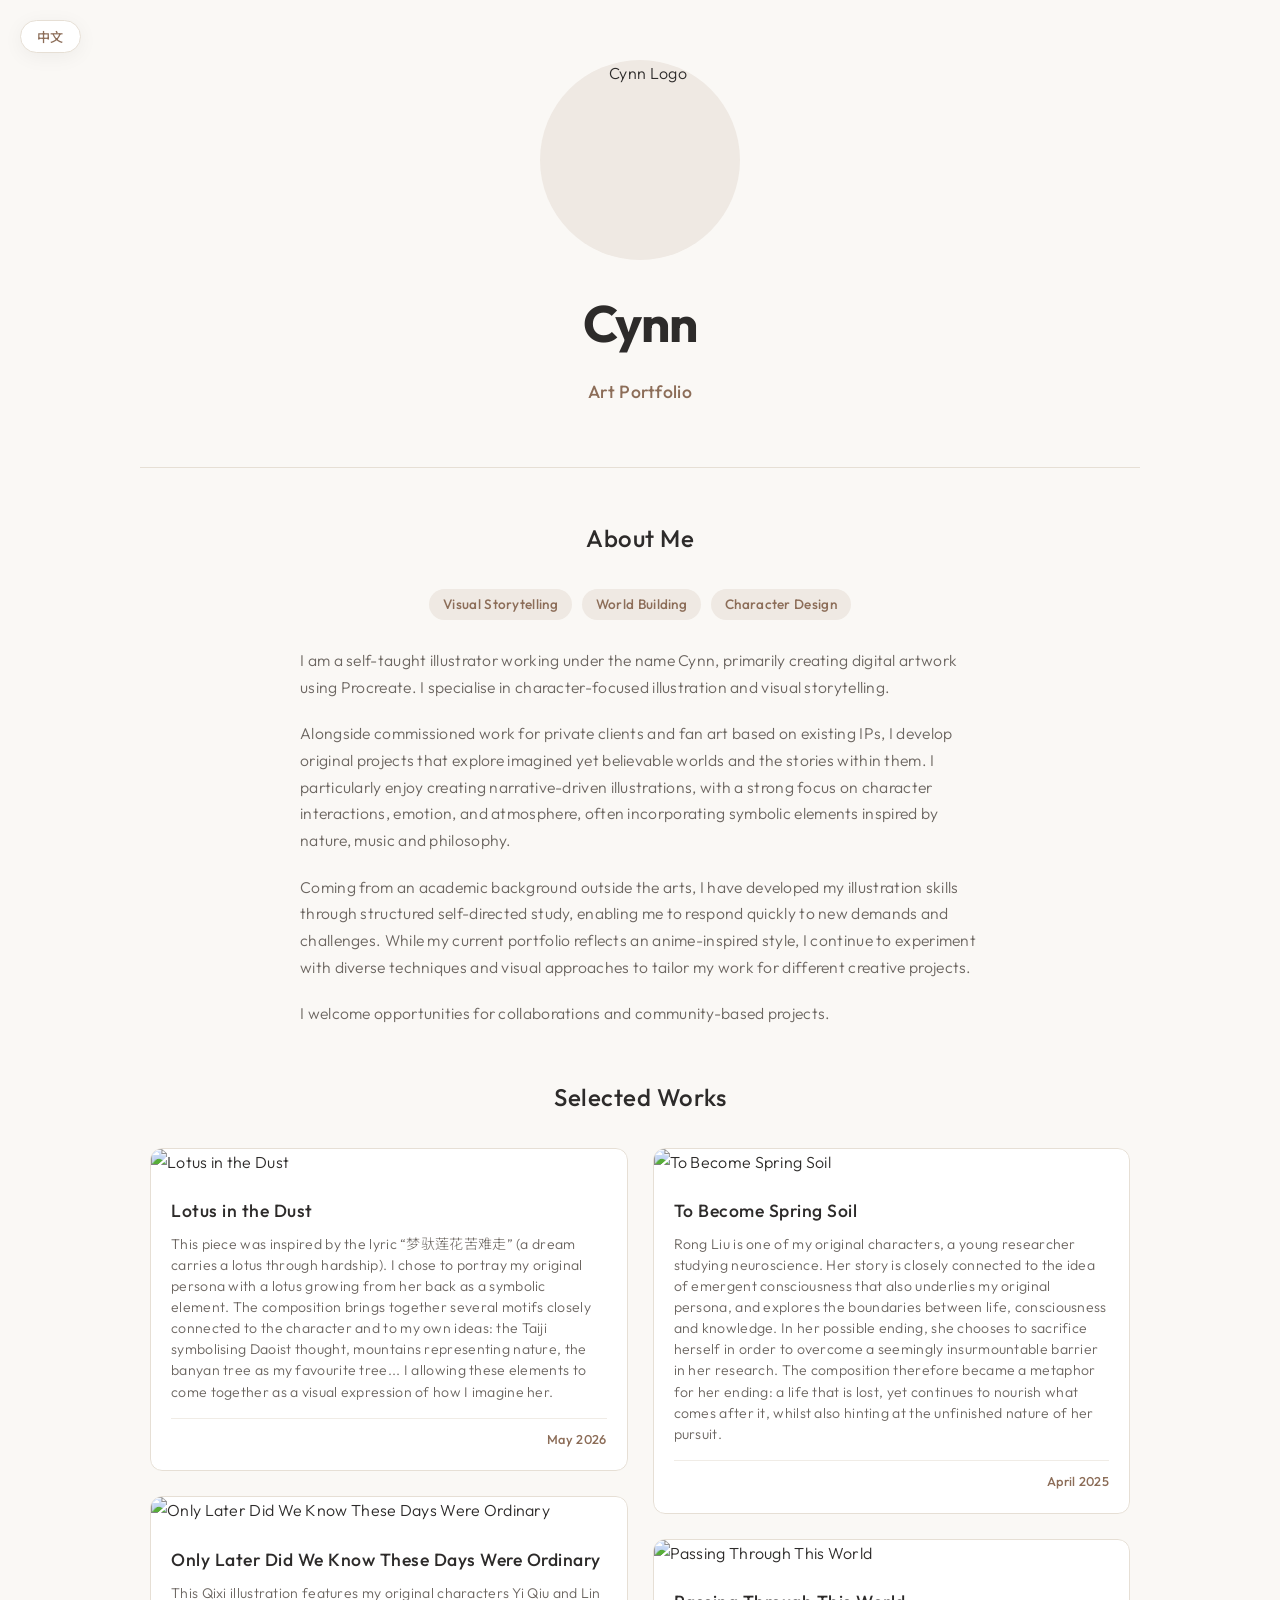
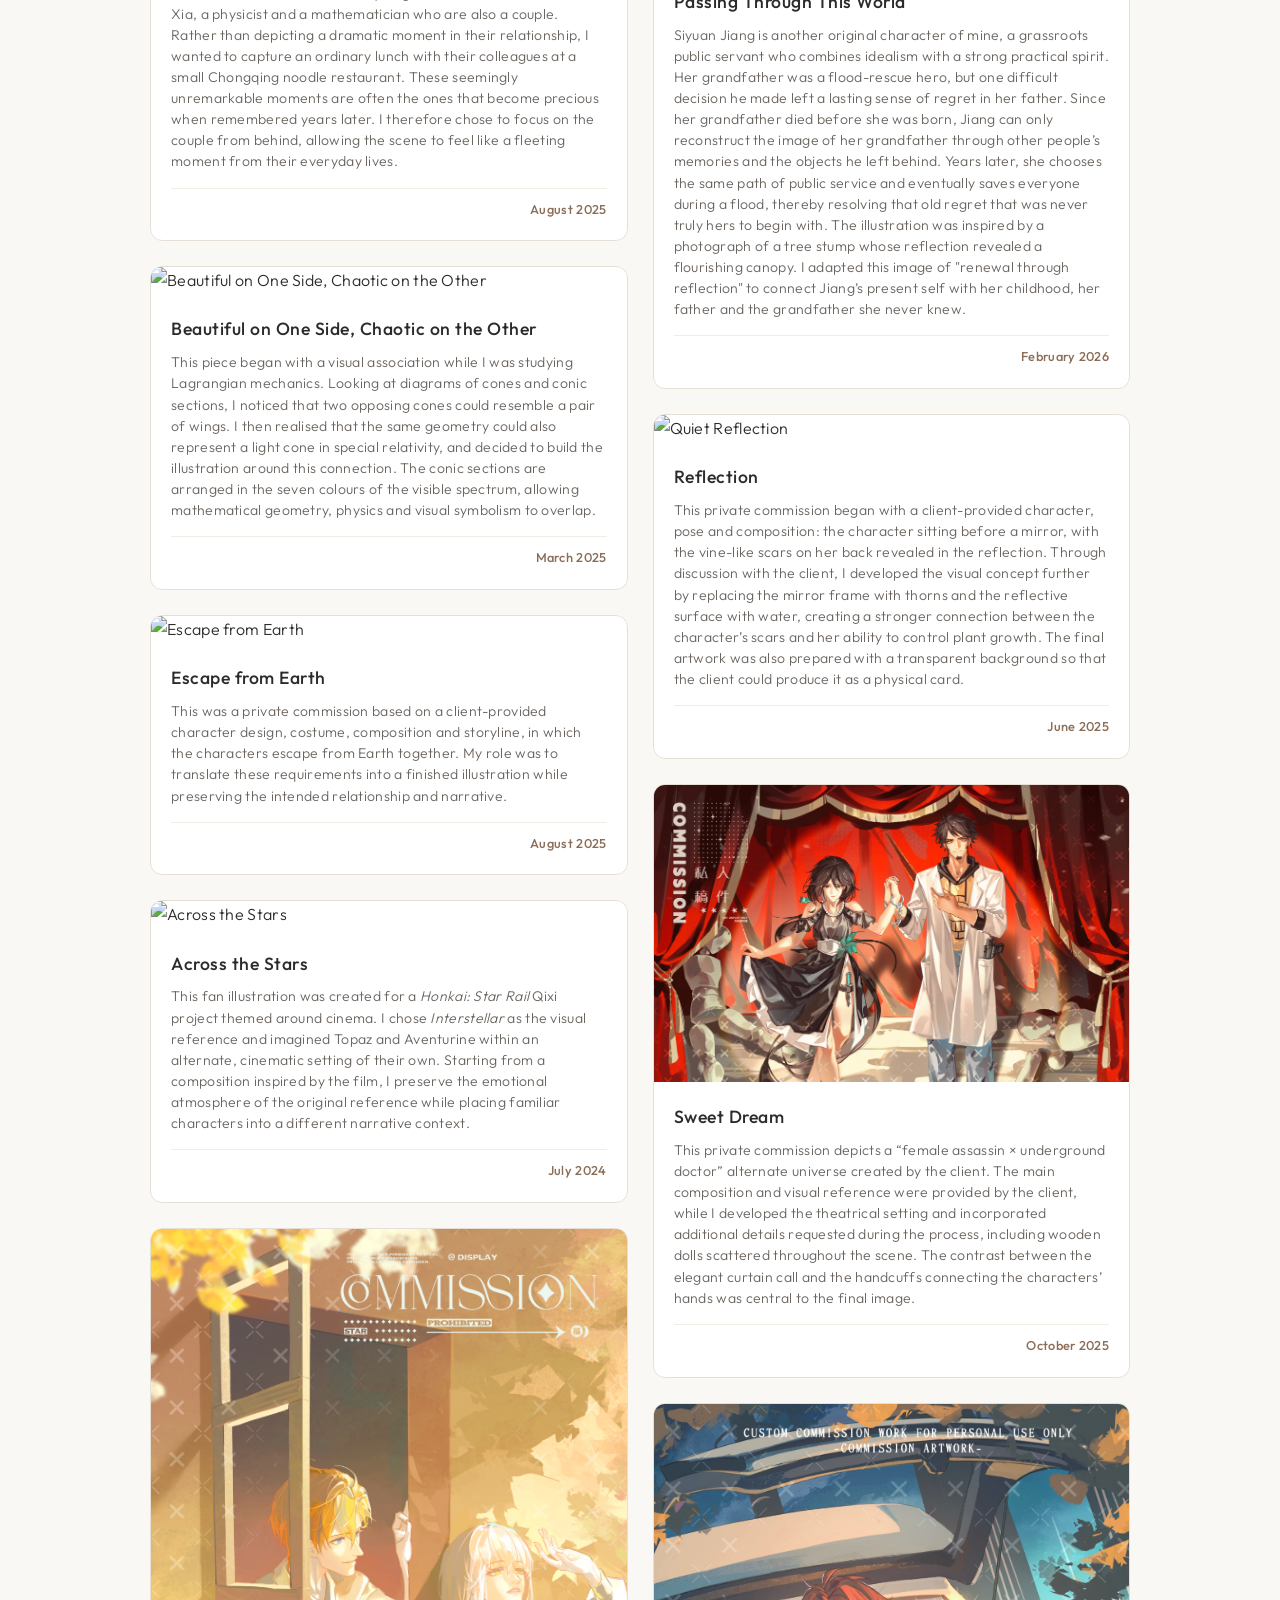
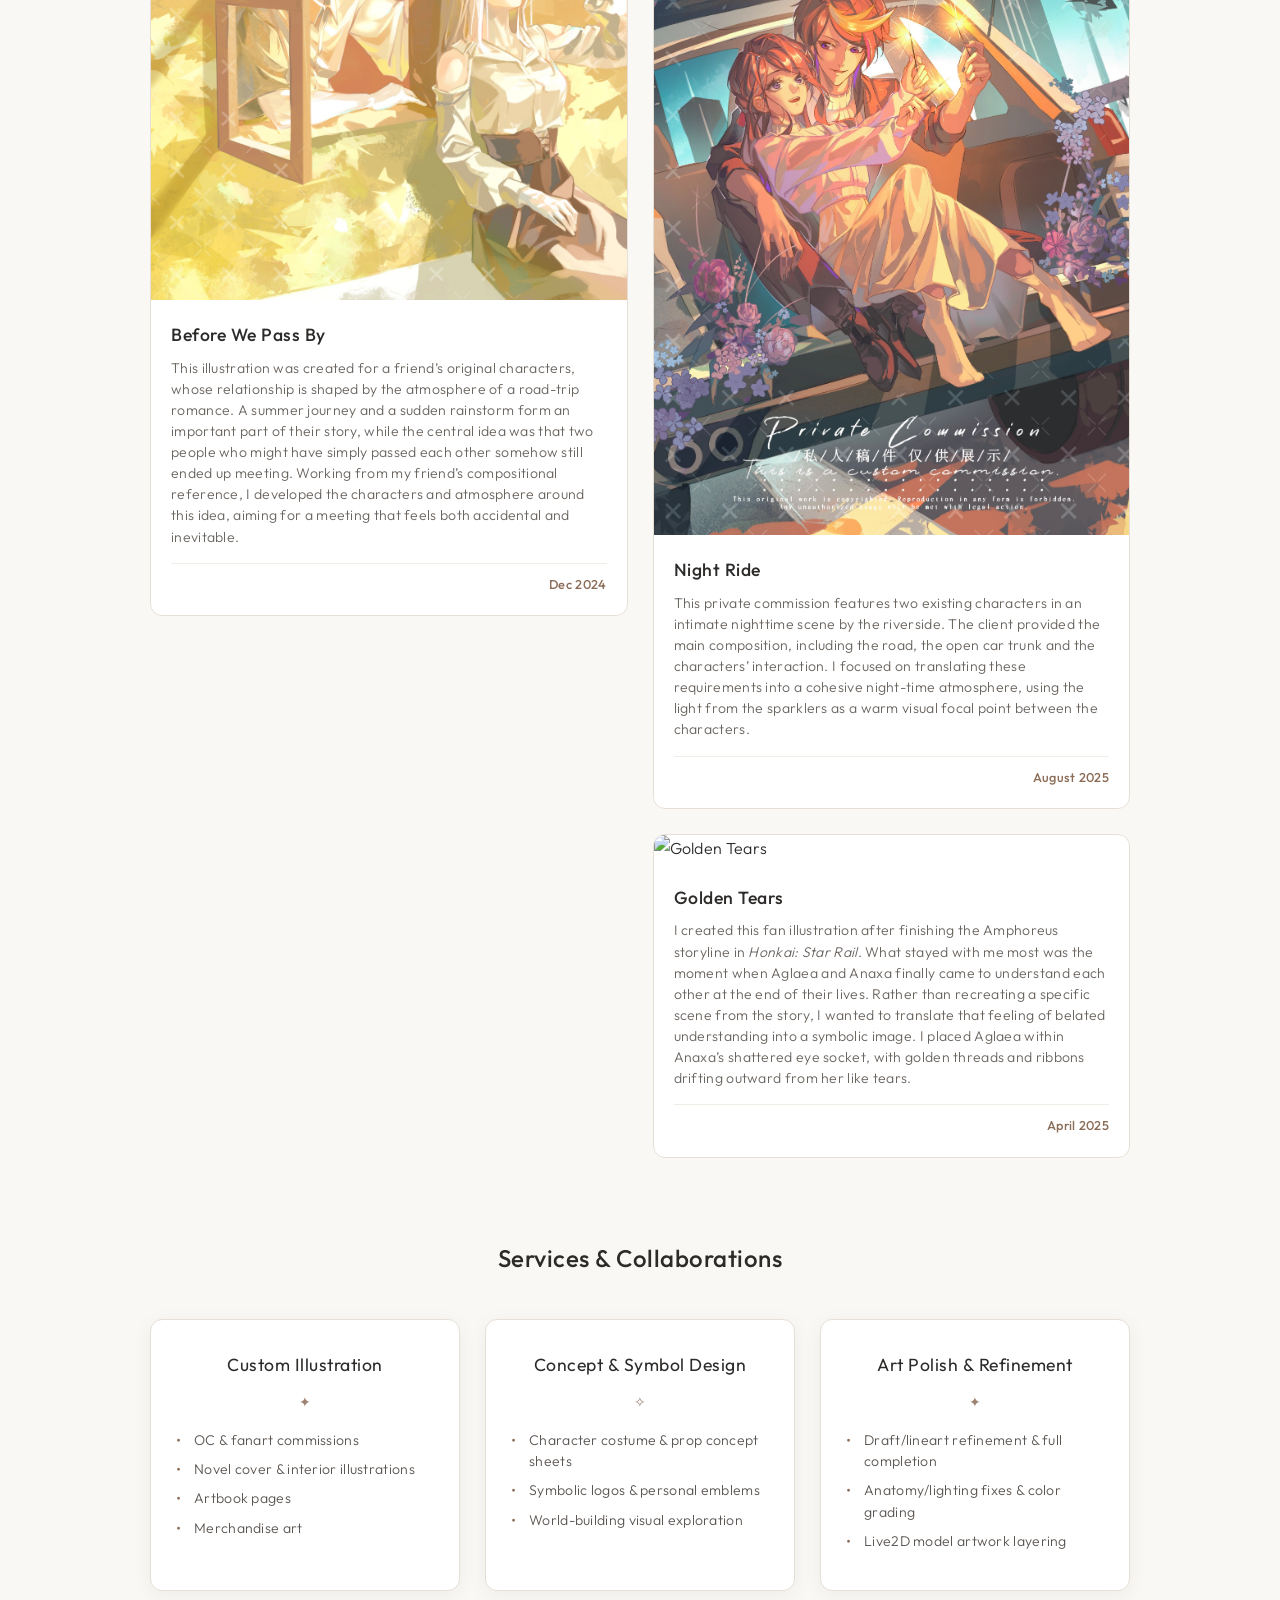
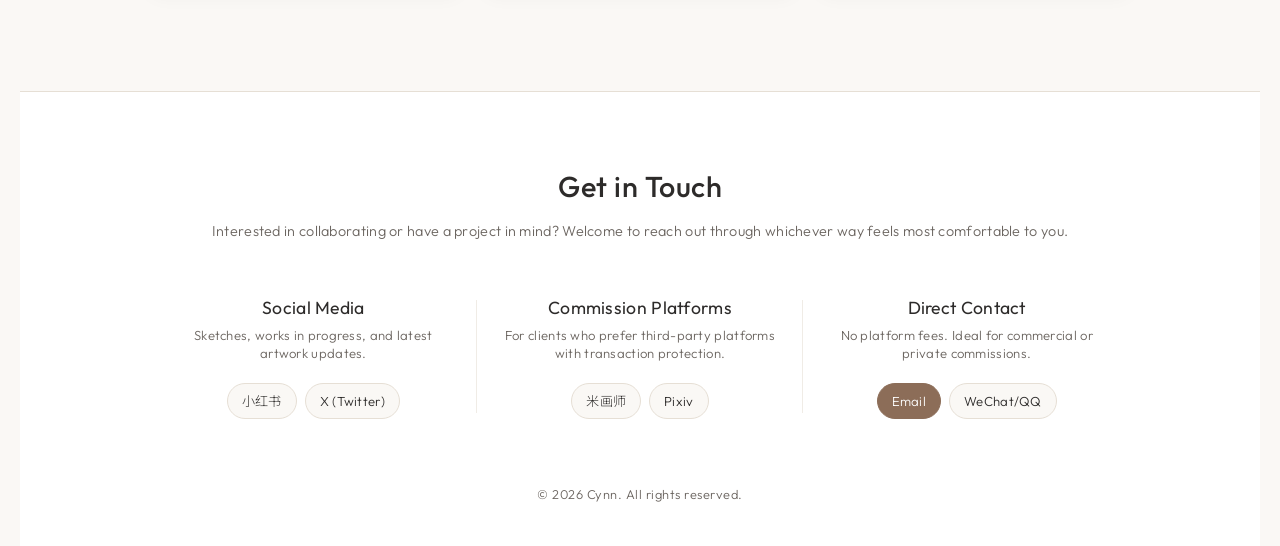
==== index.html @ ac3ecb56 "Add files via upload" ====
<!DOCTYPE html>
<html lang="en">
<head>
    <meta charset="UTF-8">
    <meta name="viewport" content="width=device-width, initial-scale=1.0">
    <title>Portfolio</title>

    <link rel="stylesheet" href="style.css">
    <link rel="icon" href="/favicon.ico" type="image/x-icon">

    <!-- Google 字体库 -->
    <link rel="preconnect" href="https://fonts.googleapis.com">
    <link rel="preconnect" href="https://fonts.gstatic.com" crossorigin>
    <link href="https://fonts.googleapis.com/css2?family=Noto+Sans+SC:wght@300;400;500;600&family=Outfit:wght@300;400;500;600;700&display=swap" rel="stylesheet">
</head>

<body>
    <!-- 中/英文切换按钮 -->
    <button id="lang-toggle" class="lang-toggle" type="button" aria-label="Switch language">中文</button>

    <!-- 标题 header -->
    <header>
        <div class="logo">
            <img src="images/logo.png" alt="Cynn Logo">
        </div>

        <h1 class="profile-title" data-en="Cynn" data-zh="同尘"></h1>
        <p class="profile-subtitle" data-en="Art Portfolio" data-zh="个人插画作品集"></p>
    </header>

    <!-- 关于我 About Me -->
    <main>
        <h2 class="section-title" data-en="About Me" data-zh="关于我"></h2>

        <div class="tags">
            <span class="tag" data-en="Visual Storytelling" data-zh="视觉叙事"></span>
            <span class="tag" data-en="World Building" data-zh="世界观构建"></span>
            <span class="tag" data-en="Character Design" data-zh="角色设计"></span>
        </div>

        <br>

        <div class="bio-text">
            <p data-en="I am a self-taught illustrator working under the name Cynn, primarily creating digital artwork using Procreate. I specialise in character-focused illustration and visual storytelling."
               data-zh="你好，我是同尘，一名自学的业余插画师，主要使用 Procreate 绘制数字作品，擅长角色插画与视觉叙事。"></p>
            
            <p data-en="Alongside commissioned work for private clients and fan art based on existing IPs, I develop original projects that explore imagined yet believable worlds and the stories within them. I particularly enjoy creating narrative-driven illustrations, with a strong focus on character interactions, emotion, and atmosphere, often incorporating symbolic elements inspired by nature, music and philosophy."
               data-zh="除了承接私人委托和绘制既有IP的同人作品外，我也在开发自己的原创项目，探索那些虚构却又令人信服的世界与故事。我尤其喜欢创作有叙事感的插画，注重角色之间的互动、情绪的传递与氛围塑造，也经常融入受自然、音乐和哲学启发的象征性元素。"></p>
            
            <p data-en="Coming from an academic background outside the arts, I have developed my illustration skills through structured self-directed study, enabling me to respond quickly to new demands and challenges. While my current portfolio reflects an anime-inspired style, I continue to experiment with diverse techniques and visual approaches to tailor my work for different creative projects."
               data-zh="虽然我的专业背景与艺术领域无关，但通过长期的系统自学和刻意练习，我逐渐掌握了插画创作的能力，也练就了快速适应新需求的灵活性。目前我的作品以动漫风格为主，不过我也一直在尝试各种不同的技法和视觉形式，以便更好地匹配不同项目的创作需求。"></p>
            
            <p data-en="I welcome opportunities for collaborations and community-based projects."
               data-zh="无论是合作邀约还是社群共创项目，我都乐于参与，欢迎与我联系。"></p>
        </div>
    </main>

    <!-- 画册 Selected Works -->
    <main>
        <h2 class="section-title" data-en="Selected Works" data-zh="精选作品"></h2>
        <div class="gallery">
            <!-- 第一列 -->
            <div class="gallery-column">
                <div class="gallery-item">
                    <div class="img-container"><img src="images/2605.jpg" alt="Lotus in the Dust"></div>
                    <div class="item-info">
                        <h3 class="item-title" data-en="Lotus in the Dust" data-zh="尘中莲"></h3>
                        <p class="item-desc" data-en="This piece was inspired by the lyric “梦驮莲花苦难走” (a dream carries a lotus through hardship). I chose to portray my original persona with a lotus growing from her back as a symbolic element. The composition brings together several motifs closely connected to the character and to my own ideas: the Taiji symbolising Daoist thought, mountains representing nature, the banyan tree as my favourite tree... I allowing these elements to come together as a visual expression of how I imagine her."
                                             data-zh="这幅作品的灵感来自于“梦驮莲花苦难走”这句歌词。我选择以我的原创主体为载体，令莲花从其背部生长而出。画面同时融入了许多与我个人理念紧密相关的元素：太极所代表的道家思想、山川所象征的自然、榕树是我最喜欢的树……我让这些元素自然交融，共同构成我心目中属于她的形象。"></p>
                        <div class="item-meta" data-en="May 2026" data-zh="2026 年 5 月"></div>
                    </div>
                </div>

                <div class="gallery-item">
                    <div class="img-container"><img src="images/2508-3.jpg" alt="Only Later Did We Know These Days Were Ordinary"></div>
                    <div class="item-info">
                        <h3 class="item-title" data-en="Only Later Did We Know These Days Were Ordinary" data-zh="当时只道是寻常"></h3>
                        <p class="item-desc" data-en="This Qixi illustration features my original characters Yi Qiu and Lin Xia, a physicist and a mathematician who are also a couple. Rather than depicting a dramatic moment in their relationship, I wanted to capture an ordinary lunch with their colleagues at a small Chongqing noodle restaurant. These seemingly unremarkable moments are often the ones that become precious when remembered years later. I therefore chose to focus on the couple from behind, allowing the scene to feel like a fleeting moment from their everyday lives."
                                             data-zh="这是我为自己的原创角色创作的七夕贺图，他们是物理学家邱逸与数学家夏临，也是一对恋人。比起描绘两人关系中某个轰轰烈烈的瞬间，我更想讲述他们与课题组的同事一起，在楼下吃一碗普通的重庆小面——也许正是这样的寻常时刻，在多年以后回望时才会显得格外珍贵。所以我选择了两人的背影作为画面的中心，让这个故事停留在一个没有刻意安排的日常瞬间。"></p>
                        <div class="item-meta" data-en="August 2025" data-zh="2025 年 8 月"></div>
                    </div>
                </div>

                <div class="gallery-item">
                    <div class="img-container"><img src="images/2503.jpg" alt="Beautiful on One Side, Chaotic on the Other"></div>
                    <div class="item-info">
                        <h3 class="item-title" data-en="Beautiful on One Side, Chaotic on the Other" data-zh="一边绮丽，一边狼藉"></h3>
                        <p class="item-desc" data-en="This piece began with a visual association while I was studying Lagrangian mechanics. Looking at diagrams of cones and conic sections, I noticed that two opposing cones could resemble a pair of wings. I then realised that the same geometry could also represent a light cone in special relativity, and decided to build the illustration around this connection. The conic sections are arranged in the seven colours of the visible spectrum, allowing mathematical geometry, physics and visual symbolism to overlap."
                                             data-zh="这幅作品诞生于我学习拉格朗日力学时的一次联想。当我看到圆锥和圆锥曲线的示意图时，我突然发现，对顶的两个圆锥很像一对展开的翅膀；随后我又意识到，同样的几何结构其实也可以对应狭义相对论中的光锥。于是我决定围绕这一关联展开创作：七个的圆锥曲线切面被赋予可见光谱的七种颜色，使几何、物理学与视觉意象彼此重叠。"></p>
                        <div class="item-meta" data-en="March 2025" data-zh="2025 年 3 月"></div>
                    </div>
                </div>

                <div class="gallery-item">
                    <div class="img-container"><img src="images/2508-1.jpg" alt="Escape from Earth"></div>
                    <div class="item-info">
                        <h3 class="item-title" data-en="Escape from Earth" data-zh="逃离地球"></h3>
                        <p class="item-desc" data-en="This was a private commission based on a client-provided character design, costume, composition and storyline, in which the characters escape from Earth together. My role was to translate these requirements into a finished illustration while preserving the intended relationship and narrative."
                                             data-zh="这是一幅私人委托作品，基于客户提供的角色设定、服饰、构图以及剧情框架。我负责将这些要求转化为完整的插画，同时精准传达其中的人物关系与叙事意图。"></p>
                        <div class="item-meta" data-en="August 2025" data-zh="2025 年 8 月"></div>
                    </div>
                </div>

                <div class="gallery-item">
                    <div class="img-container"><img src="images/2407.jpg" alt="Across the Stars"></div>
                    <div class="item-info">
                        <!-- 含斜体标签 HTML 结构 -->
                        <h3 class="item-title" data-en-html="Across the Stars" data-zh-html="穿越星际"></h3>
                        <p class="item-desc" data-en-html="This fan illustration was created for a <i>Honkai: Star Rail</i> Qixi project themed around cinema. I chose <i>Interstellar</i> as the visual reference and imagined Topaz and Aventurine within an alternate, cinematic setting of their own. Starting from a composition inspired by the film, I preserve the emotional atmosphere of the original reference while placing familiar characters into a different narrative context."
                                             data-zh-html="这是我为《崩坏：星穹铁道》七夕企划创作的同人作品，企划主题为“电影”。我选择以《星际穿越》为视觉参考，为托帕与砂金构建了一个电影感的平行设定：以原电影的经典构图为基础，在保留原作情感氛围的同时，让熟悉的角色置身于不同的叙事语境中。"></p>
                        <div class="item-meta" data-en="July 2024" data-zh="2024 年 7 月"></div>
                    </div>
                </div>

                <div class="gallery-item">
                    <div class="img-container"><img src="images/2412.jpg" alt="Before We Pass By"></div>
                    <div class="item-info">
                        <h3 class="item-title" data-en="Before We Pass By" data-zh="擦肩之前"></h3>
                        <p class="item-desc" data-en="This illustration was created for a friend’s original characters, whose relationship is shaped by the atmosphere of a road-trip romance. A summer journey and a sudden rainstorm form an important part of their story, while the central idea was that two people who might have simply passed each other somehow still ended up meeting. Working from my friend’s compositional reference, I developed the characters and atmosphere around this idea, aiming for a meeting that feels both accidental and inevitable."
                                             data-zh="这是一幅为朋友的原创角色创作的双人插画，他们之间的故事带着一种公路旅行特有的浪漫气息。一场夏日远行和一场不期而至的暴雨是两人故事中的重要篇章，而画面想要传达的核心其实很简单：两个人本可能擦肩而过的人，终究还是相遇了。我参考了朋友提供的构图方向，并在此基础上刻画角色和氛围，希望让这一次相遇看起来既偶然，又像是注定发生。"></p>
                        <div class="item-meta" data-en="Dec 2024" data-zh="2024 年 12 月"></div>
                    </div>
                </div>
            </div>

            <!-- 第二列 -->
            <div class="gallery-column">
                <div class="gallery-item">
                    <div class="img-container"><img src="images/2504-1.jpg" alt="To Become Spring Soil"></div>
                    <div class="item-info">
                        <h3 class="item-title" data-en="To Become Spring Soil" data-zh="化作春泥"></h3>
                        <p class="item-desc" data-en="Rong Liu is one of my original characters, a young researcher studying neuroscience. Her story is closely connected to the idea of emergent consciousness that also underlies my original persona, and explores the boundaries between life, consciousness and knowledge. In her possible ending, she chooses to sacrifice herself in order to overcome a seemingly insurmountable barrier in her research. The composition therefore became a metaphor for her ending: a life that is lost, yet continues to nourish what comes after it, whilst also hinting at the unfinished nature of her pursuit."
                                             data-zh="柳荣是我原创角色之一，一名研究脑神经科学的年轻学者。她与我原创主体背后的核心命题“意识涌现”紧密相连，因此她的故事围绕生命、意识与知识的边界展开。在其中一个可能的结局中，她选择自我牺牲，以突破研究中一道看似不可逾越的屏障。这幅画的构图便是对这个结局的隐喻：生命虽已消逝，却仍在滋养此后的一切，同时也暗示着她未尽的求索。"></p>
                        <div class="item-meta" data-en="April 2025" data-zh="2025 年 4 月"></div>
                    </div>
                </div>

                <div class="gallery-item">
                    <div class="img-container"><img src="images/2602.jpg" alt="Passing Through This World"></div>
                    <div class="item-info">
                        <h3 class="item-title" data-en="Passing Through This World" data-zh="路过人间"></h3>
                        <p class="item-desc" data-en="Siyuan Jiang is another original character of mine, a grassroots public servant who combines idealism with a strong practical spirit. Her grandfather was a flood-rescue hero, but one difficult decision he made left a lasting sense of regret in her father. Since her grandfather died before she was born, Jiang can only reconstruct the image of her grandfather through other people’s memories and the objects he left behind. Years later, she chooses the same path of public service and eventually saves everyone during a flood, thereby resolving that old regret that was never truly hers to begin with. The illustration was inspired by a photograph of a tree stump whose reflection revealed a flourishing canopy. I adapted this image of &quot;renewal through reflection&quot; to connect Jiang’s present self with her childhood, her father and the grandfather she never knew."
                                             data-zh="江思源是我另一个原创角色，她是一名扎根基层的干部，也是一个天生的实干家与理想主义者。她的爷爷曾是一名抗洪英雄，但当年一个艰难的抉择，在她的父亲心里埋下了深深的遗憾。由于爷爷在她出生前便已去世，江思源只能从别人的叙述和他留下的旧物里一点点拼凑出爷爷的模样。多年后，她走上了和爷爷同样的路，在一场洪水中救下了所有人，也因此化解了那份本不该由她来背负、却始终影响着她的遗憾。这幅作品的灵感来自一张树桩的摄影作品，积水中倒映出的是树桩早已失去的繁茂树冠。我将“倒影中的新生”的意象加以转化，让江思源的现在和她的童年、她的父亲、还有她从未见过的爷爷，在画面里连结在一起。"></p>
                        <div class="item-meta" data-en="February 2026" data-zh="2026 年 2 月"></div>
                    </div>
                </div>

                <div class="gallery-item">
                    <div class="img-container"><img src="images/2506.jpg" alt="Quiet Reflection"></div>
                    <div class="item-info">
                        <h3 class="item-title" data-en="Reflection" data-zh="倒影"></h3>
                        <p class="item-desc" data-en="This private commission began with a client-provided character, pose and composition: the character sitting before a mirror, with the vine-like scars on her back revealed in the reflection. Through discussion with the client, I developed the visual concept further by replacing the mirror frame with thorns and the reflective surface with water, creating a stronger connection between the character’s scars and her ability to control plant growth. The final artwork was also prepared with a transparent background so that the client could produce it as a physical card."
                                             data-zh="这是一幅私人委托作品。客户最初提出了角色、动作与构图：角色坐在镜子前，镜中倒映出她背部藤蔓般的疤痕。我在与客户沟通的过程中进一步调整了视觉语言，以荆棘取代镜框，并将镜面转化为水面，使角色的的疤痕与她操控植物生长的能力之间形成更紧密的联系。最终成品还预留了透明背景版本，以便客户制成实体小卡。"></p>
                        <div class="item-meta" data-en="June 2025" data-zh="2025 年 6 月"></div>
                    </div>
                </div>

                <div class="gallery-item">
                    <div class="img-container"><img src="images/2510.jpg" alt="Sweet Dream"></div>
                    <div class="item-info">
                        <h3 class="item-title" data-en="Sweet Dream" data-zh="美梦">】</h3>
                        <p class="item-desc" data-en="This private commission depicts a “female assassin × underground doctor” alternate universe created by the client. The main composition and visual reference were provided by the client, while I developed the theatrical setting and incorporated additional details requested during the process, including wooden dolls scattered throughout the scene. The contrast between the elegant curtain call and the handcuffs connecting the characters’ hands was central to the final image."
                                             data-zh="这是一幅私人委托作品，描绘了客户设定中的“杀手小姐 × 地下医生”平行宇宙。客户提供了主要构图与视觉参考，我在此基础上深化了舞台感的场景设定，并在创作过程中根据需求加入散落于画面各处的木偶等细节。优雅的谢幕姿态与连接两人双手的手铐之间的反差，构成了最终画面的核心张力。"></p>
                        <div class="item-meta" data-en="October 2025" data-zh="2025 年 10 月"></div>
                    </div>
                </div>

                <div class="gallery-item">
                    <div class="img-container"><img src="images/2508-2.jpg" alt="Night Ride"></div>
                    <div class="item-info">
                        <h3 class="item-title" data-en="Night Ride" data-zh="夜行"></h3>
                        <p class="item-desc" data-en="This private commission features two existing characters in an intimate nighttime scene by the riverside. The client provided the main composition, including the road, the open car trunk and the characters’ interaction. I focused on translating these requirements into a cohesive night-time atmosphere, using the light from the sparklers as a warm visual focal point between the characters."
                                             data-zh="件私人委托描绘了两位既有角色在河畔夜色中的亲密场景。客户提供了主要构图，包括道路、敞开的汽车后备箱以及角色之间的互动。我的工作重心是将这些要求转化为统一而富有氛围感的夜景画面，以烟火棒的光芒作为角色之间温暖而聚焦的视觉中心。"></p>
                        <div class="item-meta" data-en="August 2025" data-zh="2025 年 8 月"></div>
                    </div>
                </div>

                <div class="gallery-item">
                    <div class="img-container"><img src="images/2504-2.jpg" alt="Golden Tears"></div>
                    <div class="item-info">
                        <h3 class="item-title" data-en="Golden Tears" data-zh="黄金泪"></h3>
                        <p class="item-desc" data-en-html="I created this fan illustration after finishing the Amphoreus storyline in <i>Honkai: Star Rail</i>. What stayed with me most was the moment when Aglaea and Anaxa finally came to understand each other at the end of their lives. Rather than recreating a specific scene from the story, I wanted to translate that feeling of belated understanding into a symbolic image. I placed Aglaea within Anaxa’s shattered eye socket, with golden threads and ribbons drifting outward from her like tears."
                            data-zh-html="这幅作品是在完成《崩坏：星穹铁道》翁法罗斯篇章后创作的同人作品。最令我难以忘怀的，是阿格莱雅与那刻夏在生命尽头终于真正理解彼此的那一瞬间。比起复现故事中的某个具体场景，我更希望将那种迟来的共感转化成一种更象征性的表达：将阿格莱雅置于在那刻夏破碎的眼眶之中，金色的丝线与缎带像眼泪一般从她周身向外飘散。"></p>
                        <div class="item-meta" data-en="April 2025" data-zh="2025 年 4 月"></div>
                    </div>
                </div>
            </div>
        </div>
    </main>

    <!-- 服务介绍 Services -->
    <section id="services" class="services-section">
        <div class="section-header">
            <h2 class="section-title" data-en="Services & Collaborations" data-zh="服务与合作"></h2>
        </div>

        <div class="services-grid">
            <!-- Card 1 -->
            <div class="service-card">
                <h3 class="service-title" data-en="Custom Illustration" data-zh="定制插画"></h3>
                <div class="service-icon">✦</div>
                <ul class="service-list">
                    <li data-en="OC & fanart commissions" data-zh="原创角色（OC）与同人约稿"></li>
                    <li data-en="Novel cover & interior illustrations" data-zh="小说封面与内页插画"></li>
                    <li data-en="Artbook pages" data-zh="设定集画页与角色展示"></li>
                    <li data-en="Merchandise art" data-zh="周边物料用图"></li>
                </ul>
            </div>

            <!-- Card 2 -->
            <div class="service-card">
                <h3 class="service-title" data-en="Concept & Symbol Design" data-zh="概念与符号设计"></h3>
                <div class="service-icon">✧</div>
                <ul class="service-list">
                    <li data-en="Character costume & prop concept sheets" data-zh="角色服饰与道具概念设定图"></li>
                    <li data-en="Symbolic logos & personal emblems" data-zh="象征性 Logo 与个人徽标"></li>
                    <li data-en="World-building visual exploration" data-zh="世界观构建的视觉探索"></li>
                </ul>
            </div>

            <!-- Card 3 -->
            <div class="service-card">
                <h3 class="service-title" data-en="Art Polish & Refinement" data-zh="画面精修与再加工"></h3>
                <div class="service-icon">✦</div>
                <ul class="service-list">
                    <li data-en="Draft/lineart refinement & full completion" data-zh="草稿、线稿细化与完稿"></li>
                    <li data-en="Anatomy/lighting fixes & color grading" data-zh="人体结构、光影修正与色调调整"></li>
                    <li data-en="Live2D model artwork layering" data-zh="Live2D 模型图层拆分"></li>
                </ul>
            </div>
        </div>
    </section>

    <!-- 联系方式 Footer -->
    <footer id="contact" class="site-footer">
        <div class="footer-container">

            <div class="footer-header">
                <h2 class="footer-title" data-en="Get in Touch" data-zh="联系方式"></h2>
                <p class="footer-subtitle" data-en="Interested in collaborating or have a project in mind? Welcome to reach out through whichever way feels most comfortable to you."
                                           data-zh="有合作意向或正在酝酿的项目想聊一聊？欢迎通过您最习惯的方式找到我。"></p>
            </div>

            <div class="contact-channels-grid">
                <!-- 社交平台 -->
                <div class="channel-column">
                    <h3 class="channel-label" data-en="Social Media" data-zh="社交平台"></h3>
                    <p class="channel-hint" data-en="Sketches, works in progress, and latest artwork updates." data-zh="分享草稿、创作过程和最新作品动态。"></p>
                    <div class="channel-tags">
                        <a href="https://xhslink.cn/m/ASZ4pfhH0Q6" class="channel-tag" target="_blank">小红书</a>
                        <a href="https://twitter.com/tccynn?s=21&t=yY7CDqxd5rRWAOADdn2USw" class="channel-tag" target="_blank">X (Twitter)</a>
                    </div>
                </div>

                <!-- 平台约稿 -->
                <div class="channel-column">
                    <h3 class="channel-label" data-en="Commission Platforms" data-zh="约稿平台"></h3>
                    <p class="channel-hint" data-en="For clients who prefer third-party platforms with transaction protection." data-zh="适合偏好第三方平台交易保障的客户。"></p>
                    <div class="channel-tags">
                        <a href="https://www.mihuashi.com/profiles/4021589?role=painter&utm_source=direct&utm_campaign=userpage&utm_medium=share" class="channel-tag" target="_blank">米画师</a>
                        <a href="https://www.pixiv.net/users/78786137" class="channel-tag" target="_blank">Pixiv</a>
                    </div>
                </div>

                <!-- 直接联系 -->
                <div class="channel-column">
                    <h3 class="channel-label" data-en="Direct Contact" data-zh="直接联系"></h3>
                    <p class="channel-hint" data-en="No platform fees. Ideal for commercial or private commissions." data-zh="无平台手续费，适合商业或私人委托。">No platform fees. Ideal for commercial or private commissions.</p>
                    <div class="channel-tags">
                        <a href="mailto:tccynn@outlook.com" class="channel-tag highlight">Email</a>
                        <a href="#" id="copy-btn" class="channel-tag copy-btn" data-id="imtccynn">WeChat/QQ</a>
                    </div>
                </div>

            </div>

        </div>

        <div class="footer-bottom">
            <p class="copyright">&copy; 2026 Cynn. All rights reserved.</p>
        </div>

    </footer>

    <script src="script.js"></script>
</body>
</html>
---- style.css ----
/* ==========================================================
    全局变量与 CSS Reset
    ========================================================== */
:root {
    /* 色彩系统 */
    --bg-color: #FAF8F5;
    --card-bg: #FFFFFF;
    --text-main: #2D2B2A;
    --text-muted: #6B6560;
    --text-soft: #5C5652;
    --accent-color: #8C6D58;
    --accent-light: #EFE9E3;
    --border-color: #E6DFD5;

    /* 视觉效果 */
    --shadow: 0 4px 20px rgba(0, 0, 0, 0.05);
    --transition: all 0.3s ease;
    --radius-card: 12px;
    --radius-pill: 20px;

    /* 排版 */
    --font-family: 'Outfit', 'Noto Sans SC', -apple-system, BlinkMacSystemFont, "Segoe UI", Roboto, sans-serif;
    --font-title: 'Outfit', 'Noto Sans SC', -apple-system, BlinkMacSystemFont, "Segoe UI", Roboto, sans-serif;

    /* 布局宽度 */
    --width-main: 1100px;
    --width-content: 1000px;
}

* {
    box-sizing: border-box;
    margin: 0;
    padding: 0;
}

/* ==========================================================
    基础全局样式
    ========================================================== */
body {
    background-color: var(--bg-color);
    color: var(--text-main);
    font-family: var(--font-family);
    font-weight: 300;
    line-height: 1.7;
    letter-spacing: 0.3px;
    padding: 0 20px;
}

/* 标题类通用字体 */
.profile-title,
.section-title,
.item-title,
.service-title,
.footer-title,
.channel-label {
    font-family: var(--font-title);
}

/* 二级标题通用字重与字间距 */
.section-title,
.item-title,
.service-title,
.footer-title {
    font-weight: 500;
    letter-spacing: 0.5px;
    color: var(--text-main);
}

.section-title {
    font-size: 1.5rem;
    margin-bottom: 30px;
    text-align: center;
}

.bio-text,
.item-desc,
.service-list li {
    font-weight: 300;
}

main {
    max-width: var(--width-main);
    margin: 50px auto;
}

.bio-text {
    max-width: 680px;
    margin: 0 auto 25px auto;
    color: var(--text-muted);
    font-size: 0.98rem;
}

.bio-text p {
    margin-bottom: 20px;
}

.bio-text p:last-child {
    margin-bottom: 0;
}


/* 胶囊标签 */
.tags {
    display: flex;
    justify-content: center;
    gap: 10px;
    flex-wrap: wrap;
}

.tag {
    background-color: var(--accent-light);
    color: var(--accent-color);
    padding: 4px 14px;
    border-radius: var(--radius-pill);
    font-size: 0.85rem;
    font-weight: 500;
}

/* ==========================================================
    Header
    ========================================================== */
header {
    max-width: var(--width-content);
    margin: 0 auto;
    padding: 60px 0 40px 0;
    text-align: center;
    border-bottom: 1px solid var(--border-color);
}

.logo {
    width: 200px;
    height: 200px;
    margin: 0 auto 20px auto;
    border-radius: 50%;
    overflow: hidden;
    background-color: var(--accent-light);
}

.logo img {
    width: 100%;
    height: 100%;
    object-fit: cover;
    display: block;
}

.profile-title {
    font-size: 3.2rem;
    font-weight: 700;
    letter-spacing: -0.5px;
    margin-bottom: 10px;
    color: var(--text-main);
}

.profile-subtitle {
    font-size: 1.1rem;
    color: var(--accent-color);
    font-weight: 500;
    margin-bottom: 20px;
}

/* ==========================================================
    Gallery
    ========================================================== */
.gallery {
    max-width: var(--width-content);
    margin: 0 auto 60px auto;
    padding: 0 10px;
    display: flex;
    gap: 25px;
    align-items: flex-start;
}

.gallery-column {
    flex: 1;
    display: flex;
    flex-direction: column;
    gap: 25px;
}

/* 卡片圆角裁切，配合 mask-image 避免子元素圆角处出现锯齿/溢出 */
.gallery-item {
    background-color: var(--card-bg);
    border-radius: var(--radius-card);
    overflow: hidden;
    -webkit-mask-image: -webkit-radial-gradient(white, black);
    transform: translateZ(0);
    isolation: isolate;
    box-shadow: var(--shadow);
    border: 1px solid var(--border-color);
    transition: var(--transition);
}

.img-container {
    width: 100%;
    height: auto;
    display: block;
    overflow: hidden;
    position: relative;
}

.img-container img {
    width: 100%;
    height: auto;
    display: block;
    transition: var(--transition);
}

/* 悬停放大效果 */
.gallery-item:hover .img-container img {
    transform: scale(1.03);
}

.item-info {
    padding: 20px;
    display: flex;
    flex-direction: column;
    flex-grow: 1;
}

.item-title {
    font-size: 1.1rem;
    margin-bottom: 8px;
}

.item-desc {
    font-size: 0.88rem;
    color: var(--text-muted);
    line-height: 1.5;
    flex-grow: 1;
}

.item-meta {
    margin-top: 15px;
    padding-top: 10px;
    border-top: 1px solid #F0ECE6;
    font-size: 0.8rem;
    color: var(--accent-color);
    font-weight: 500;
    text-align: right;
}

/* ==========================================================
    Services
    ========================================================== */
.services-section {
    max-width: var(--width-content);
    margin: 80px auto 40px auto;
    padding: 0 10px;
}

.section-header {
    text-align: center;
    margin-bottom: 40px;
}

.services-grid {
    display: grid;
    grid-template-columns: repeat(auto-fit, minmax(280px, 1fr));
    gap: 25px;
}

.service-card {
    background-color: var(--card-bg);
    border: 1px solid var(--border-color);
    border-radius: var(--radius-card);
    padding: 30px 25px;
    box-shadow: var(--shadow);
    transition: var(--transition);
    display: flex;
    flex-direction: column;
    align-items: center;
    text-align: center;
}

.service-title {
    font-size: 1.1rem;
    font-weight: 400;
    margin: 0 0 6px 0;
}

/* 小星星图标 */
.service-icon {
    font-size: 0.9rem;
    color: var(--accent-color);
    margin: 4px 0 16px 0;
    opacity: 0.85;
}

.service-list {
    list-style: none;
    text-align: left;
    width: 100%;
}

.service-list li {
    font-size: 0.88rem;
    color: var(--text-soft);
    line-height: 1.5;
    margin-bottom: 8px;
    position: relative;
    padding-left: 18px;
}

/* 列表的小圆点样式 */
.service-list li::before {
    content: "•";
    position: absolute;
    left: 0;
    top: 2px;
    color: var(--accent-color);
    font-size: 1rem;
    line-height: 1;
}

/* ==========================================================
    Footer
    ========================================================== */
.site-footer {
    width: 100%;
    background-color: var(--card-bg);
    border-top: 1px solid var(--border-color);
    padding: 70px 0 40px 0;
    margin-top: 100px;
}

.footer-container {
    max-width: var(--width-content);
    margin: 0 auto;
    padding: 0 10px;
}

.footer-header {
    text-align: center;
    margin-bottom: 50px;
}

.footer-title {
    font-size: 1.8rem;
    margin-bottom: 8px;
}

.footer-subtitle {
    font-size: 0.9rem;
    color: var(--text-muted);
    font-weight: 300;
}

/* 三栏网格布局 */
.contact-channels-grid {
    display: grid;
    grid-template-columns: repeat(3, 1fr);
    margin-bottom: 40px;
}

.channel-column {
    display: flex;
    flex-direction: column;
    align-items: center;
    text-align: center;
    padding: 0 25px;
    position: relative;
}

/* 列间分隔线 */
.channel-column:not(:last-child)::after {
    content: "";
    position: absolute;
    right: 0;
    top: 5%;
    height: 90%;
    width: 1px;
    background-color: var(--border-color);
    opacity: 0.6;
}

.channel-label {
    font-size: 1.1rem;
    font-weight: 400;
    color: var(--text-main);
    margin: 0 0 2px 0;
    min-height: 28px;
    display: flex;
    align-items: center;
}

.channel-hint {
    font-size: 0.82rem;
    color: var(--text-muted);
    font-weight: 300;
    line-height: 1.4;
    margin: 0 0 20px 0;
    min-height: 38px;
    display: flex;
    align-items: center;
    justify-content: center;
}

.channel-tags {
    display: flex;
    flex-wrap: wrap;
    justify-content: center;
    gap: 8px;
    align-items: center;
    width: 100%;
}

/* 按钮胶囊样式 */
.channel-tag {
    font-size: 0.82rem;
    padding: 6px 14px;
    border-radius: var(--radius-pill);
    background-color: var(--bg-color);
    border: 1px solid var(--border-color);
    color: var(--text-main);
    text-decoration: none;
    transition: var(--transition);
    cursor: pointer;
    user-select: none;
}

a.channel-tag:hover {
    border-color: var(--accent-color);
    color: var(--accent-color);
    transform: translateY(-2px);
}

.channel-tag.highlight {
    background-color: var(--accent-color);
    color: #ffffff;
    border-color: var(--accent-color);
}

a.channel-tag.highlight:hover {
    opacity: 0.9;
    color: #ffffff;
}

.footer-bottom {
    text-align: center;
    margin-top: 40px;
    padding-top: 25px;
}

.copyright {
    font-size: 0.8rem;
    color: var(--text-muted);
    font-weight: 300;
    letter-spacing: 0.5px;
}

/* ==========================================================
    动态交互与动画
    ========================================================== */
/* 复制按钮专属重置 */
.channel-tag.copy-btn {
    font-family: inherit;
    outline: none;
    display: inline-flex;
    align-items: center;
    gap: 4px;
}

/* 点击复制成功后的高亮反馈 */
.channel-tag.copied {
    border-color: var(--accent-color);
    color: var(--accent-color);
    background-color: var(--bg-color);
}

/* 中/英文切换按钮：固定在右上角，风格与 .tag / .channel-tag 胶囊按钮保持一致 */
.lang-toggle {
    position: fixed;
    top: 20px;
    left: 20px;
    z-index: 100;

    font-family: var(--font-family);
    font-size: 0.82rem;
    font-weight: 500;
    letter-spacing: 0.3px;

    padding: 6px 16px;
    border-radius: var(--radius-pill);
    background-color: var(--card-bg);
    border: 1px solid var(--border-color);
    color: var(--accent-color);

    box-shadow: var(--shadow);
    cursor: pointer;
    user-select: none;
    transition: var(--transition);
}

.lang-toggle:hover {
    background-color: var(--accent-light);
    border-color: var(--accent-color);
    transform: translateY(-2px);
}

.lang-toggle:active {
    transform: translateY(0);
}

/* ==========================================================
    响应式适配
    ========================================================== */
@media (max-width: 768px) {
    .services-grid {
        grid-template-columns: 1fr;
    }

    .services-section {
        margin-top: 50px;
    }

    .contact-channels-grid {
        grid-template-columns: 1fr;
        gap: 35px;
    }

    .channel-column:not(:last-child)::after {
        display: none;
    }

    .channel-column {
        padding: 0 0 25px 0;
        border-bottom: 1px solid var(--border-color);
    }

    .channel-label,
    .channel-hint {
        min-height: auto;
    }
}

@media (max-width: 600px) {
    header {
        padding: 40px 0 30px 0;
    }

    .profile-title {
        font-size: 1.8rem;
    }

    .lang-toggle {
        top: 12px;
        right: 12px;
        padding: 5px 12px;
        font-size: 0.78rem;
    }
}
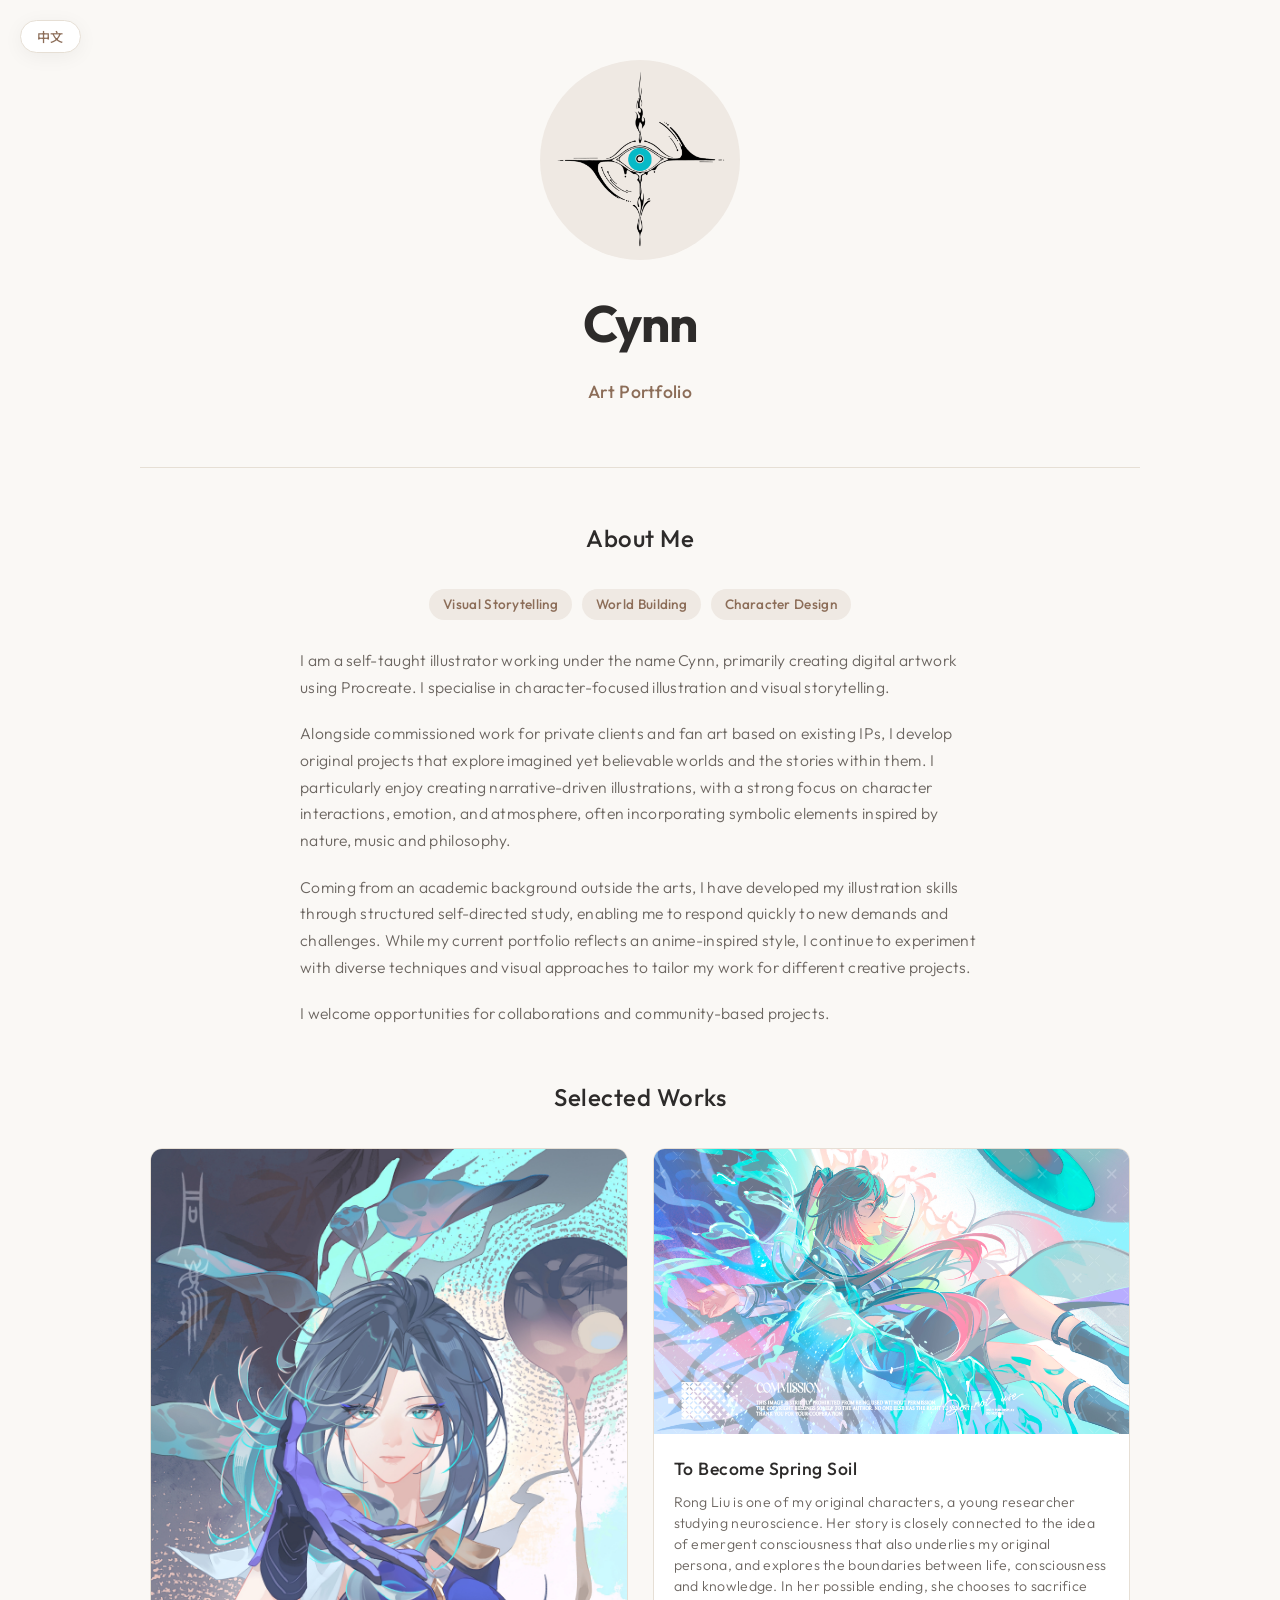
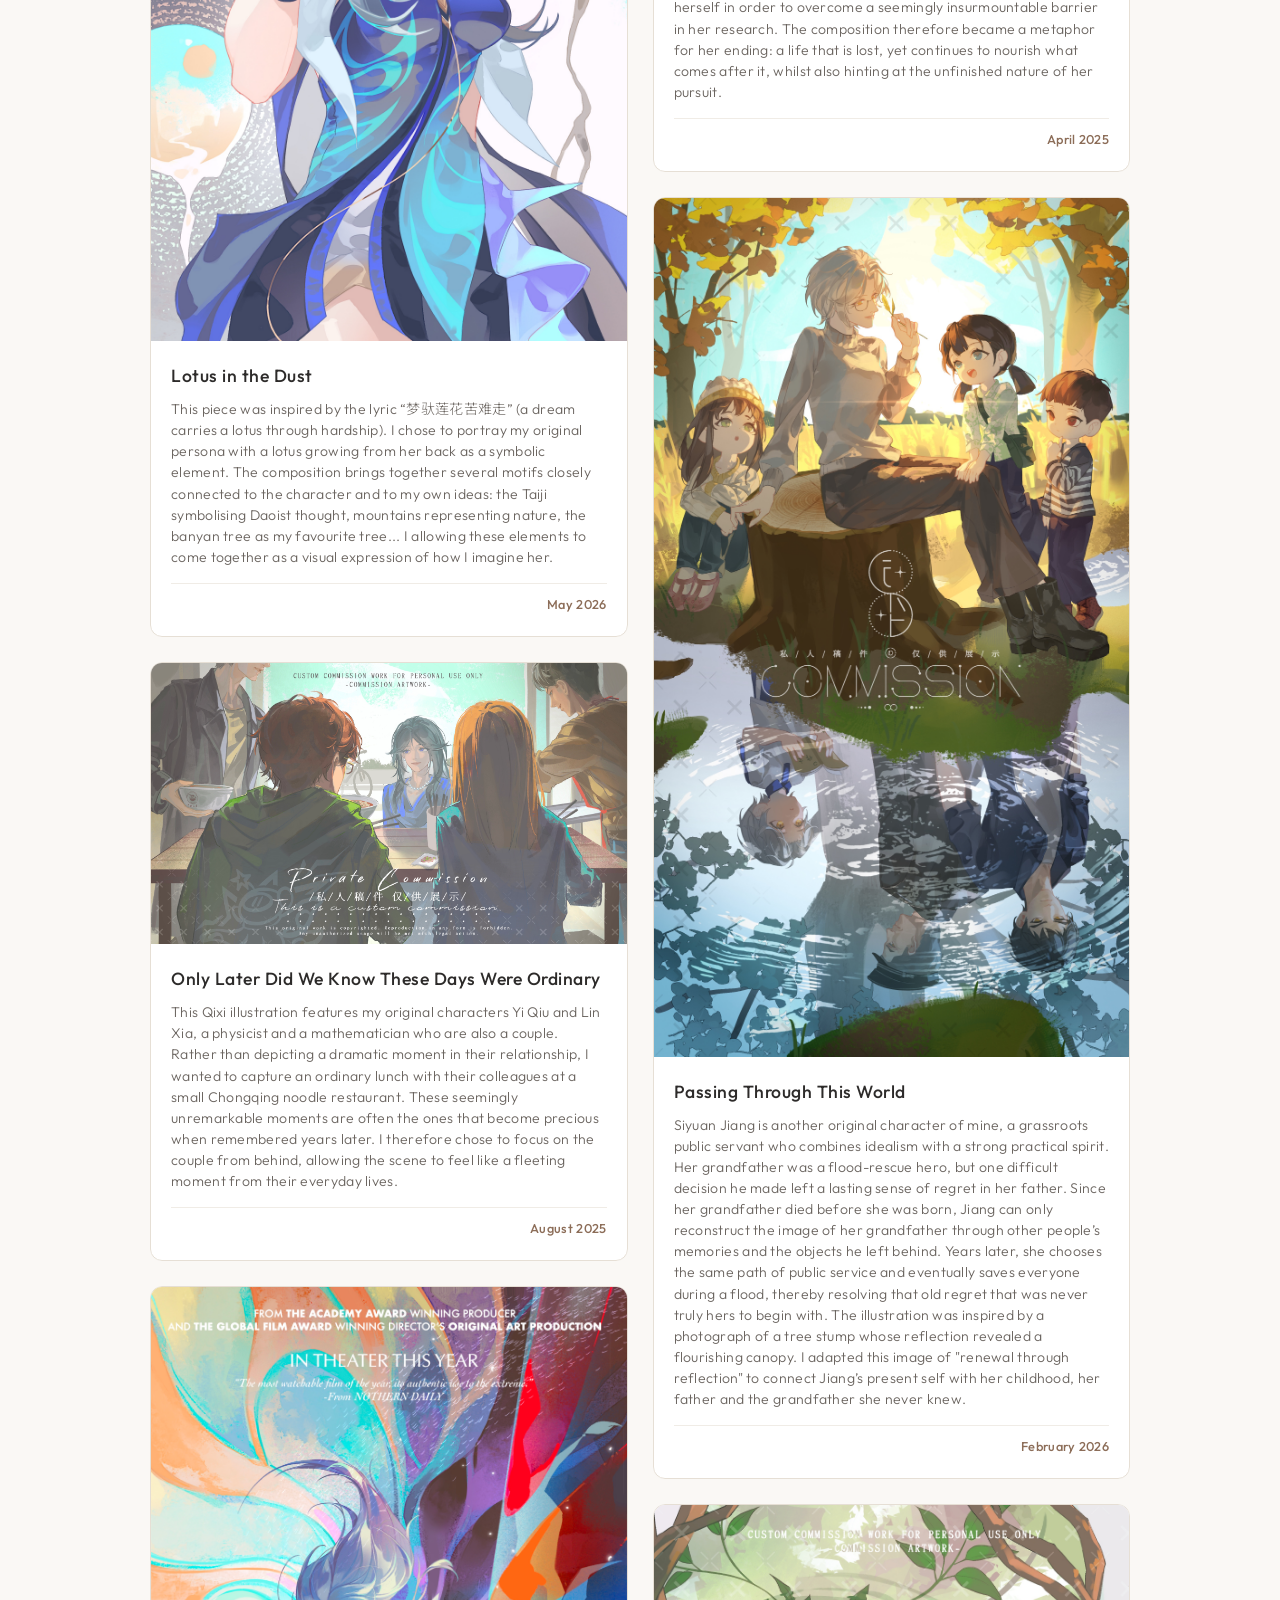
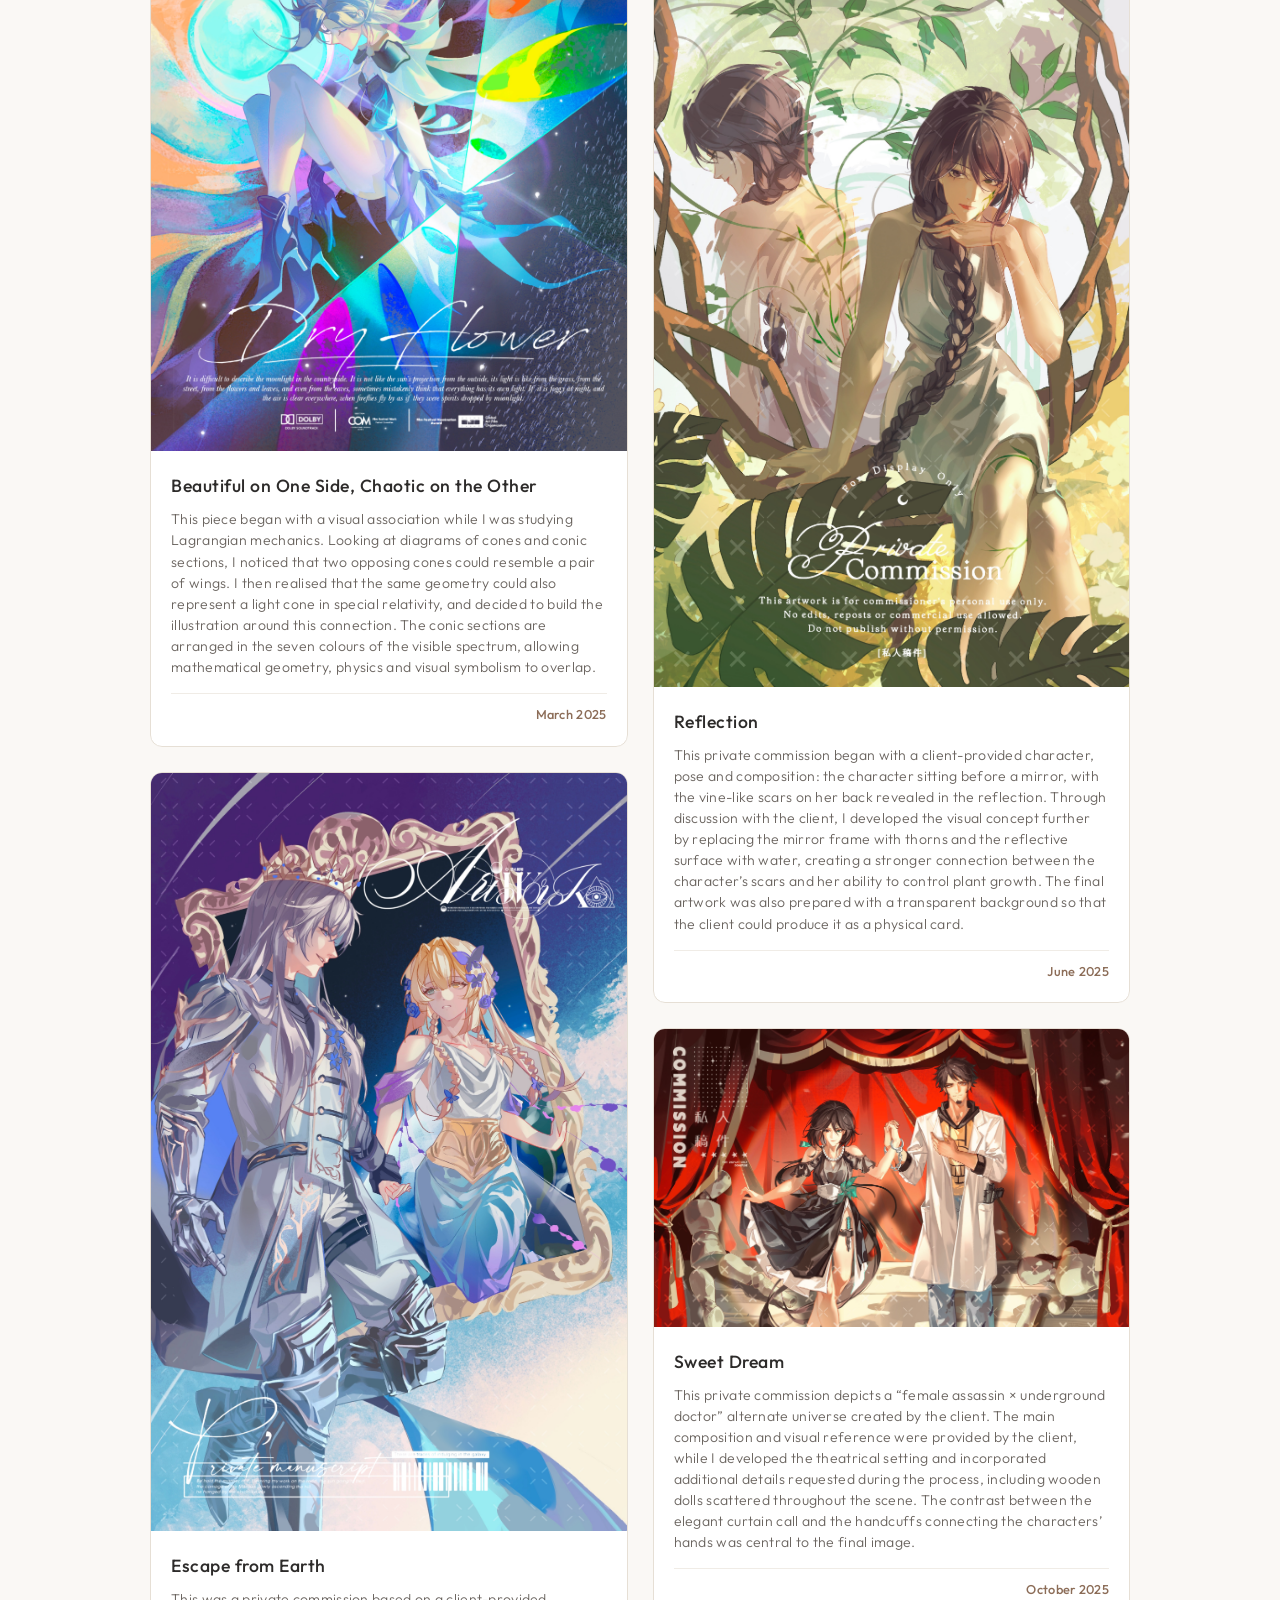
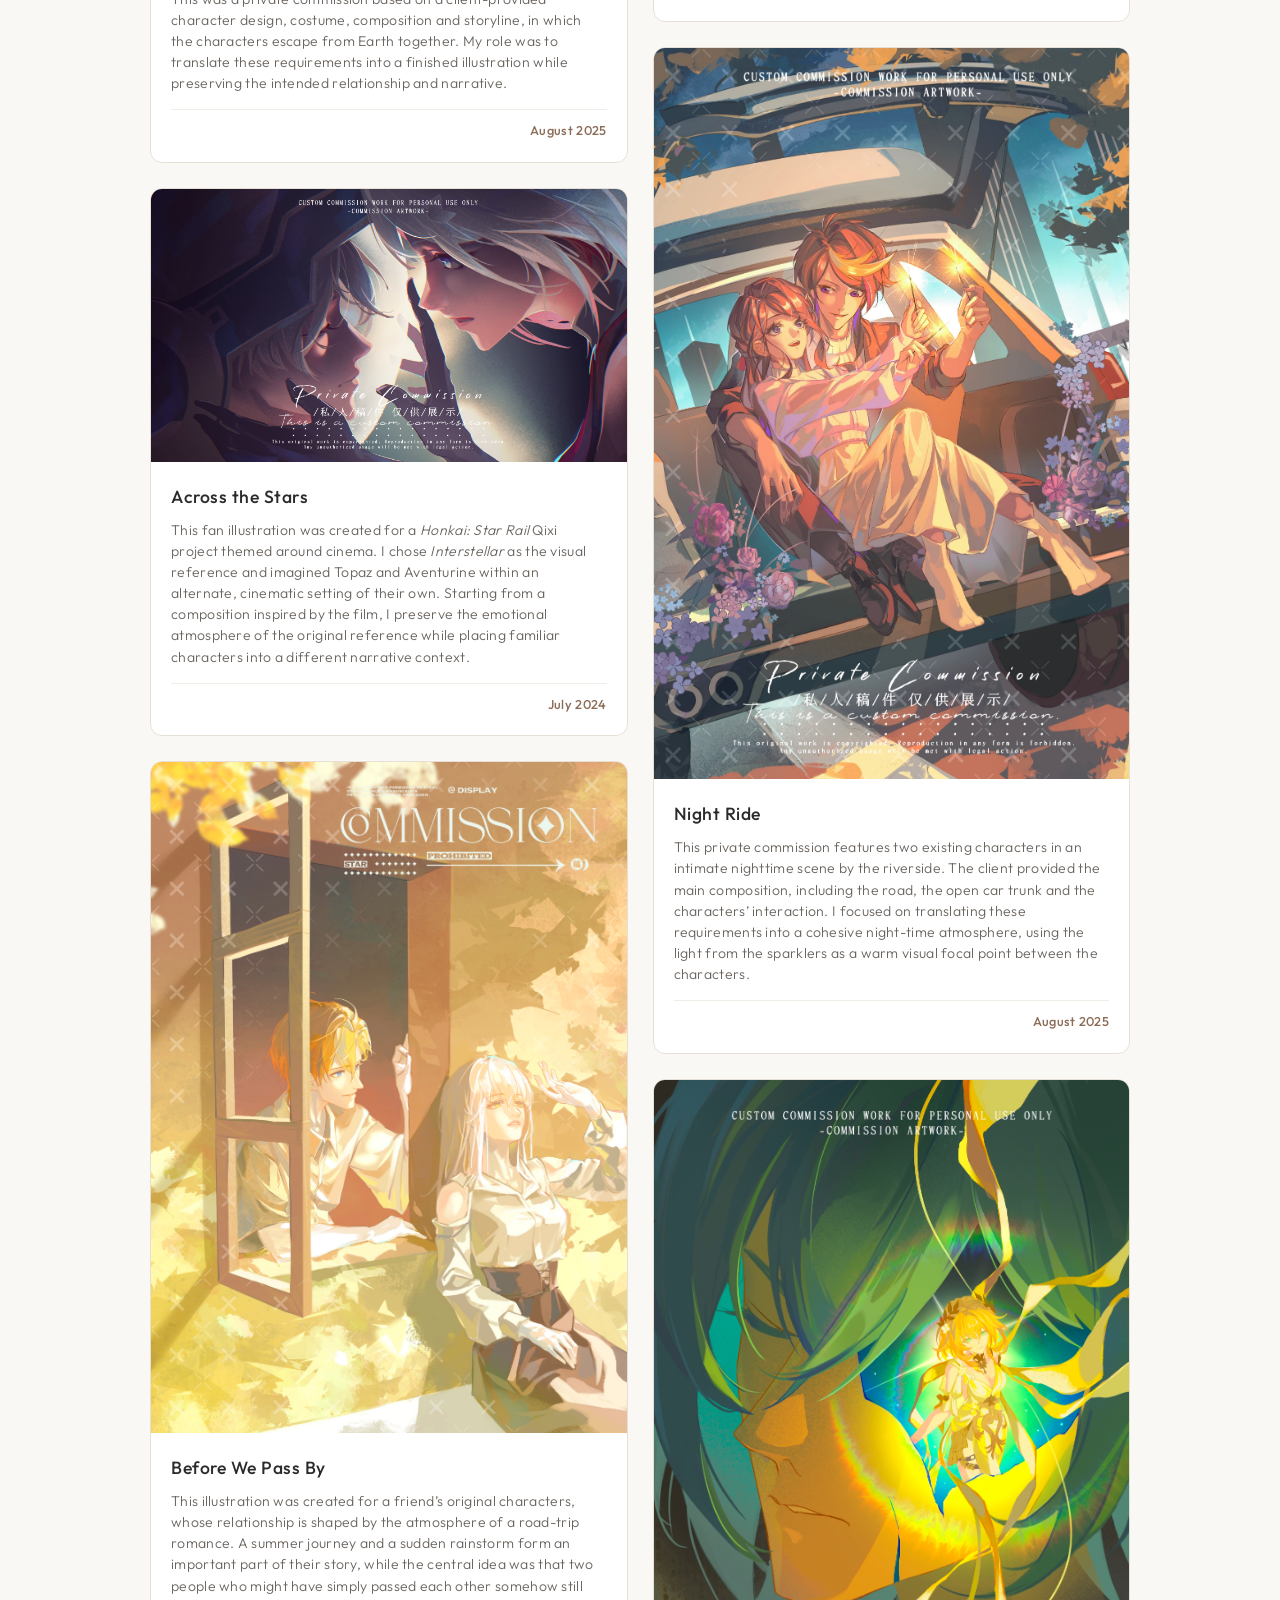
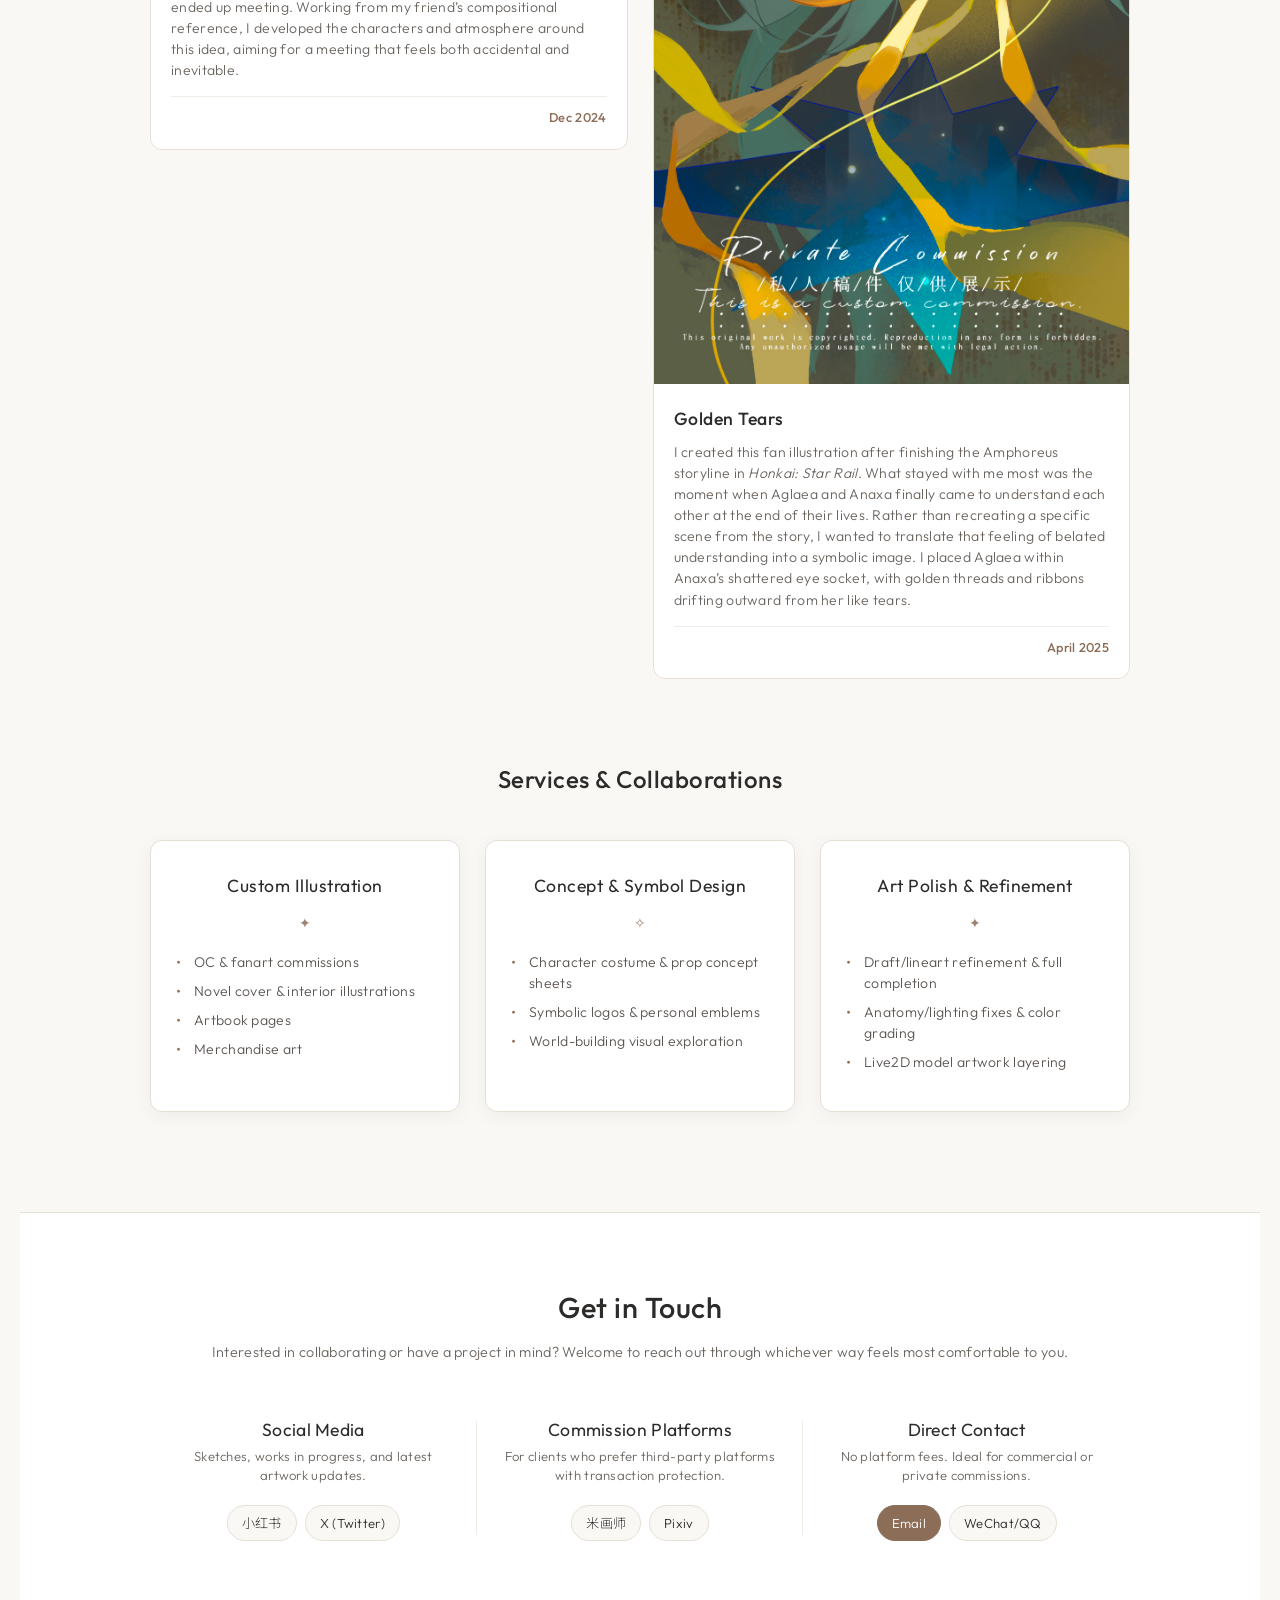
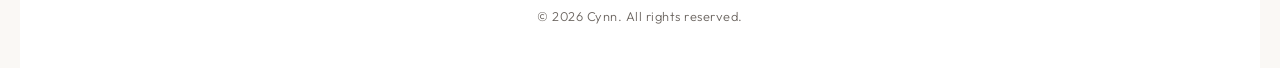
==== commit a93c1c8e: "Update index.html" ====
--- a/index.html
+++ b/index.html
@@ -140,7 +140,7 @@
                     <div class="item-info">
                         <h3 class="item-title" data-en="Passing Through This World" data-zh="路过人间"></h3>
                         <p class="item-desc" data-en="Siyuan Jiang is another original character of mine, a grassroots public servant who combines idealism with a strong practical spirit. Her grandfather was a flood-rescue hero, but one difficult decision he made left a lasting sense of regret in her father. Since her grandfather died before she was born, Jiang can only reconstruct the image of her grandfather through other people’s memories and the objects he left behind. Years later, she chooses the same path of public service and eventually saves everyone during a flood, thereby resolving that old regret that was never truly hers to begin with. The illustration was inspired by a photograph of a tree stump whose reflection revealed a flourishing canopy. I adapted this image of &quot;renewal through reflection&quot; to connect Jiang’s present self with her childhood, her father and the grandfather she never knew."
-                                             data-zh="江思源是我另一个原创角色，她是一名扎根基层的干部，也是一个天生的实干家与理想主义者。她的爷爷曾是一名抗洪英雄，但当年一个艰难的抉择，在她的父亲心里埋下了深深的遗憾。由于爷爷在她出生前便已去世，江思源只能从别人的叙述和他留下的旧物里一点点拼凑出爷爷的模样。多年后，她走上了和爷爷同样的路，在一场洪水中救下了所有人，也因此化解了那份本不该由她来背负、却始终影响着她的遗憾。这幅作品的灵感来自一张树桩的摄影作品，积水中倒映出的是树桩早已失去的繁茂树冠。我将“倒影中的新生”的意象加以转化，让江思源的现在和她的童年、她的父亲、还有她从未见过的爷爷，在画面里连结在一起。"></p>
+                                             data-zh="江思源是我另一个原创角色，她是一名扎根基层的干部，也是一个天生的实干家与理想主义者。她的爷爷曾是一名抗洪英雄，但当年一个艰难的抉择，在她的父亲心里埋下了深深的遗憾。由于爷爷在她出生前便已去世，江思源只能从别人的叙述和他留下的旧物里一点点拼凑出爷爷的模样；多年后，她走上了和爷爷同样的路，在一场洪水中救下了所有人，也因此化解了那份本不该由她来背负、却始终影响着她的遗憾。这幅作品的灵感来自一张树桩的摄影作品，积水中倒映出的是树桩早已失去的繁茂树冠。我将“倒影中的新生”的意象加以转化，让江思源的现在和她的童年、她的父亲、还有她从未见过的爷爷，在画面里连结在一起。"></p>
                         <div class="item-meta" data-en="February 2026" data-zh="2026 年 2 月"></div>
                     </div>
                 </div>
@@ -284,4 +284,4 @@
 
     <script src="script.js"></script>
 </body>
-</html>+</html>
--- a/style.css
+++ b/style.css
@@ -505,6 +505,34 @@
     响应式适配
     ========================================================== */
 @media (max-width: 768px) {
+    .gallery {
+        display: grid;
+        grid-template-columns: 1fr;
+        gap: 25px;
+    }
+
+    .gallery-column {
+        display: contents;
+    }
+
+    .gallery-column:nth-child(1) .gallery-item:nth-child(1) { order: 1; }
+    .gallery-column:nth-child(2) .gallery-item:nth-child(1) { order: 2; }
+    
+    .gallery-column:nth-child(1) .gallery-item:nth-child(2) { order: 3; }
+    .gallery-column:nth-child(2) .gallery-item:nth-child(2) { order: 4; }
+
+    .gallery-column:nth-child(1) .gallery-item:nth-child(3) { order: 5; }
+    .gallery-column:nth-child(2) .gallery-item:nth-child(3) { order: 6; }
+
+    .gallery-column:nth-child(1) .gallery-item:nth-child(4) { order: 7; }
+    .gallery-column:nth-child(2) .gallery-item:nth-child(4) { order: 8; }
+
+    .gallery-column:nth-child(1) .gallery-item:nth-child(5) { order: 9; }
+    .gallery-column:nth-child(2) .gallery-item:nth-child(5) { order: 10; }
+
+    .gallery-column:nth-child(1) .gallery-item:nth-child(6) { order: 11; }
+    .gallery-column:nth-child(2) .gallery-item:nth-child(6) { order: 12; }
+    
     .services-grid {
         grid-template-columns: 1fr;
     }
@@ -544,8 +572,6 @@
 
     .lang-toggle {
         top: 12px;
-        right: 12px;
-        padding: 5px 12px;
-        font-size: 0.78rem;
-    }
-}
+        left: 12px;
+    }
+}
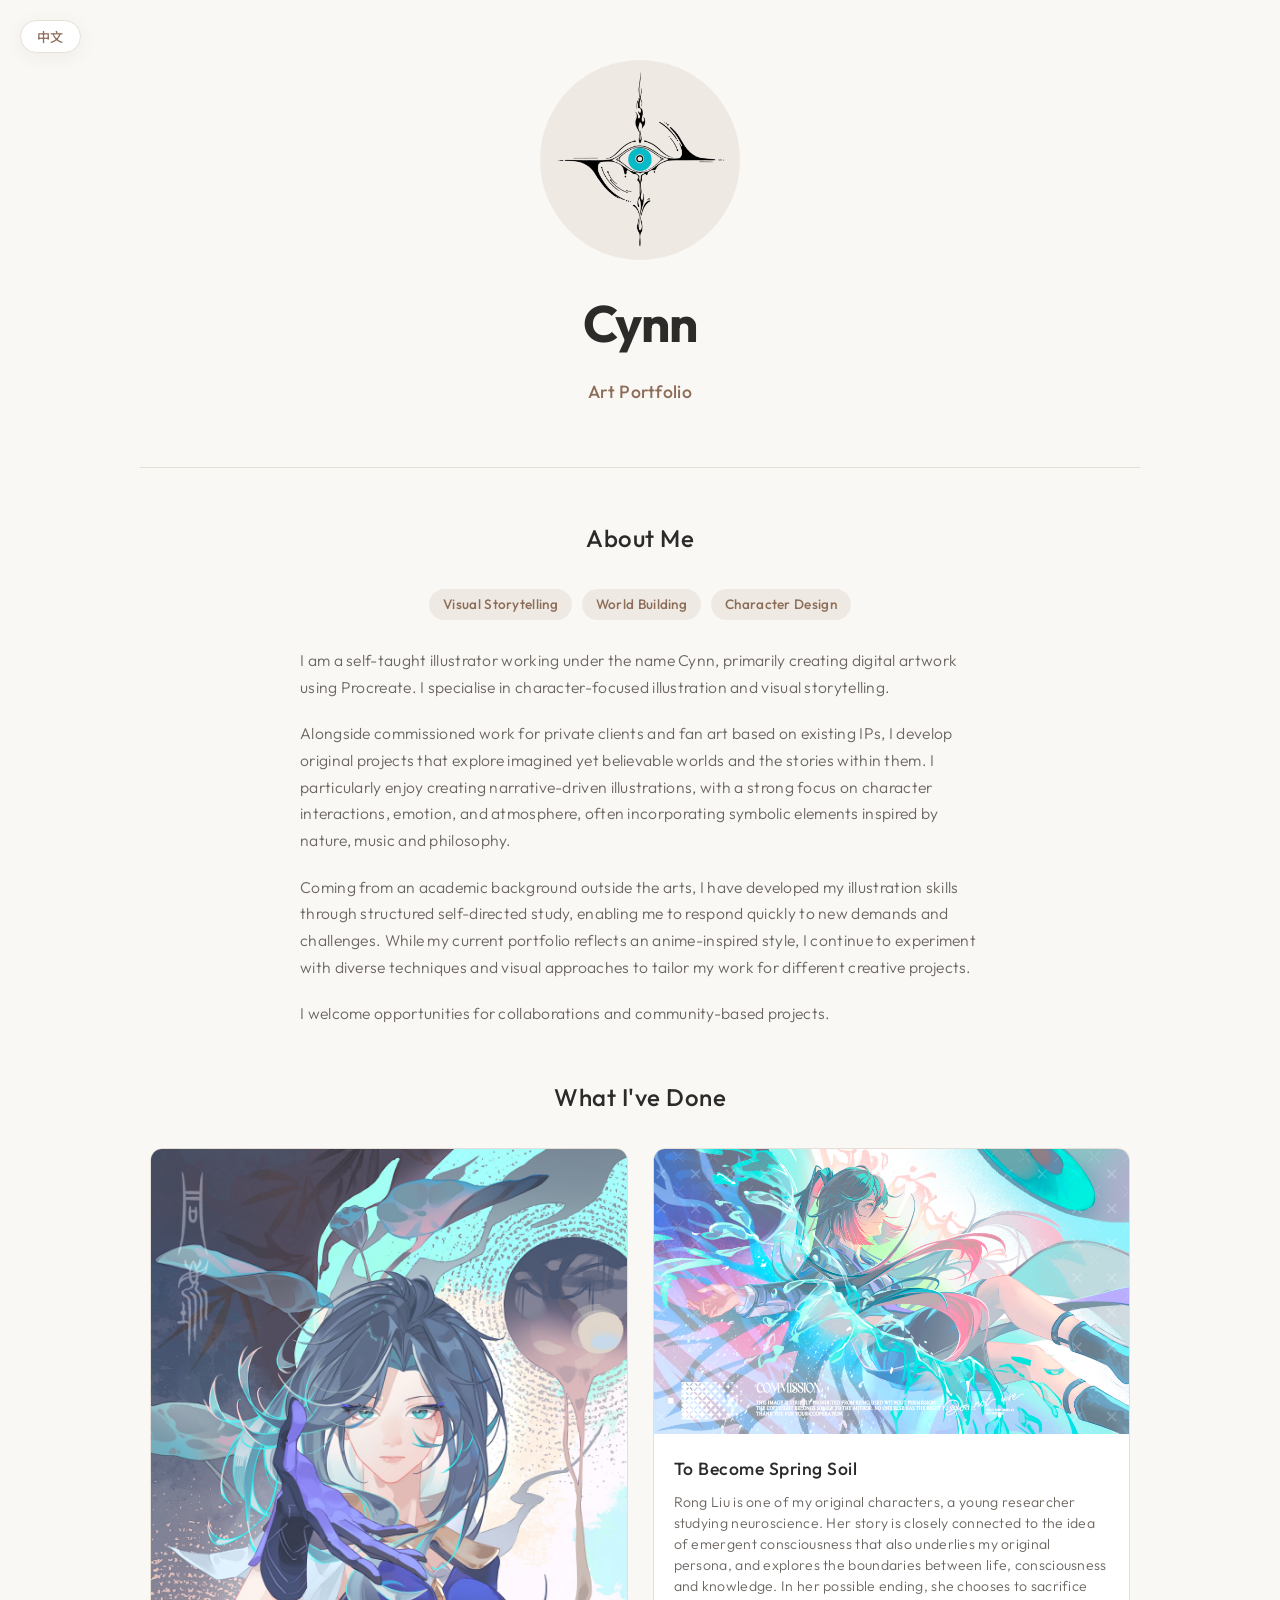
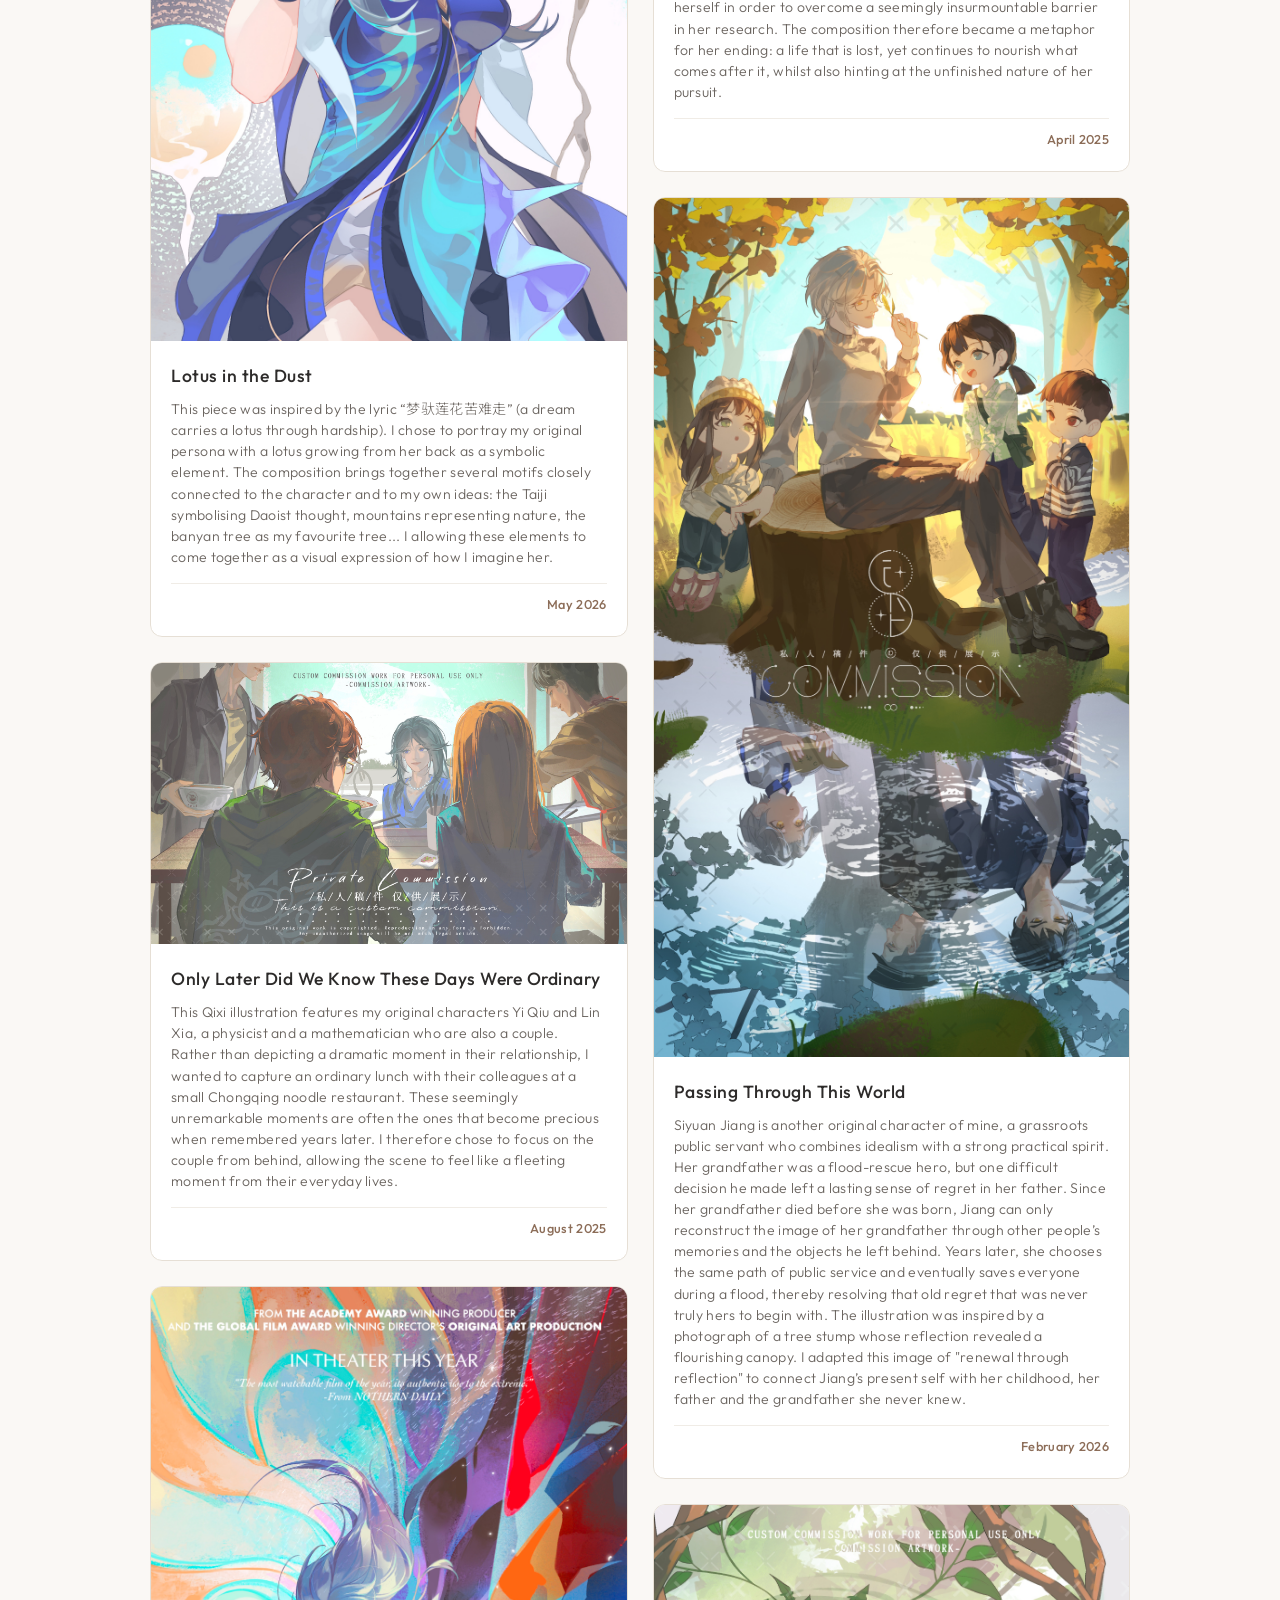
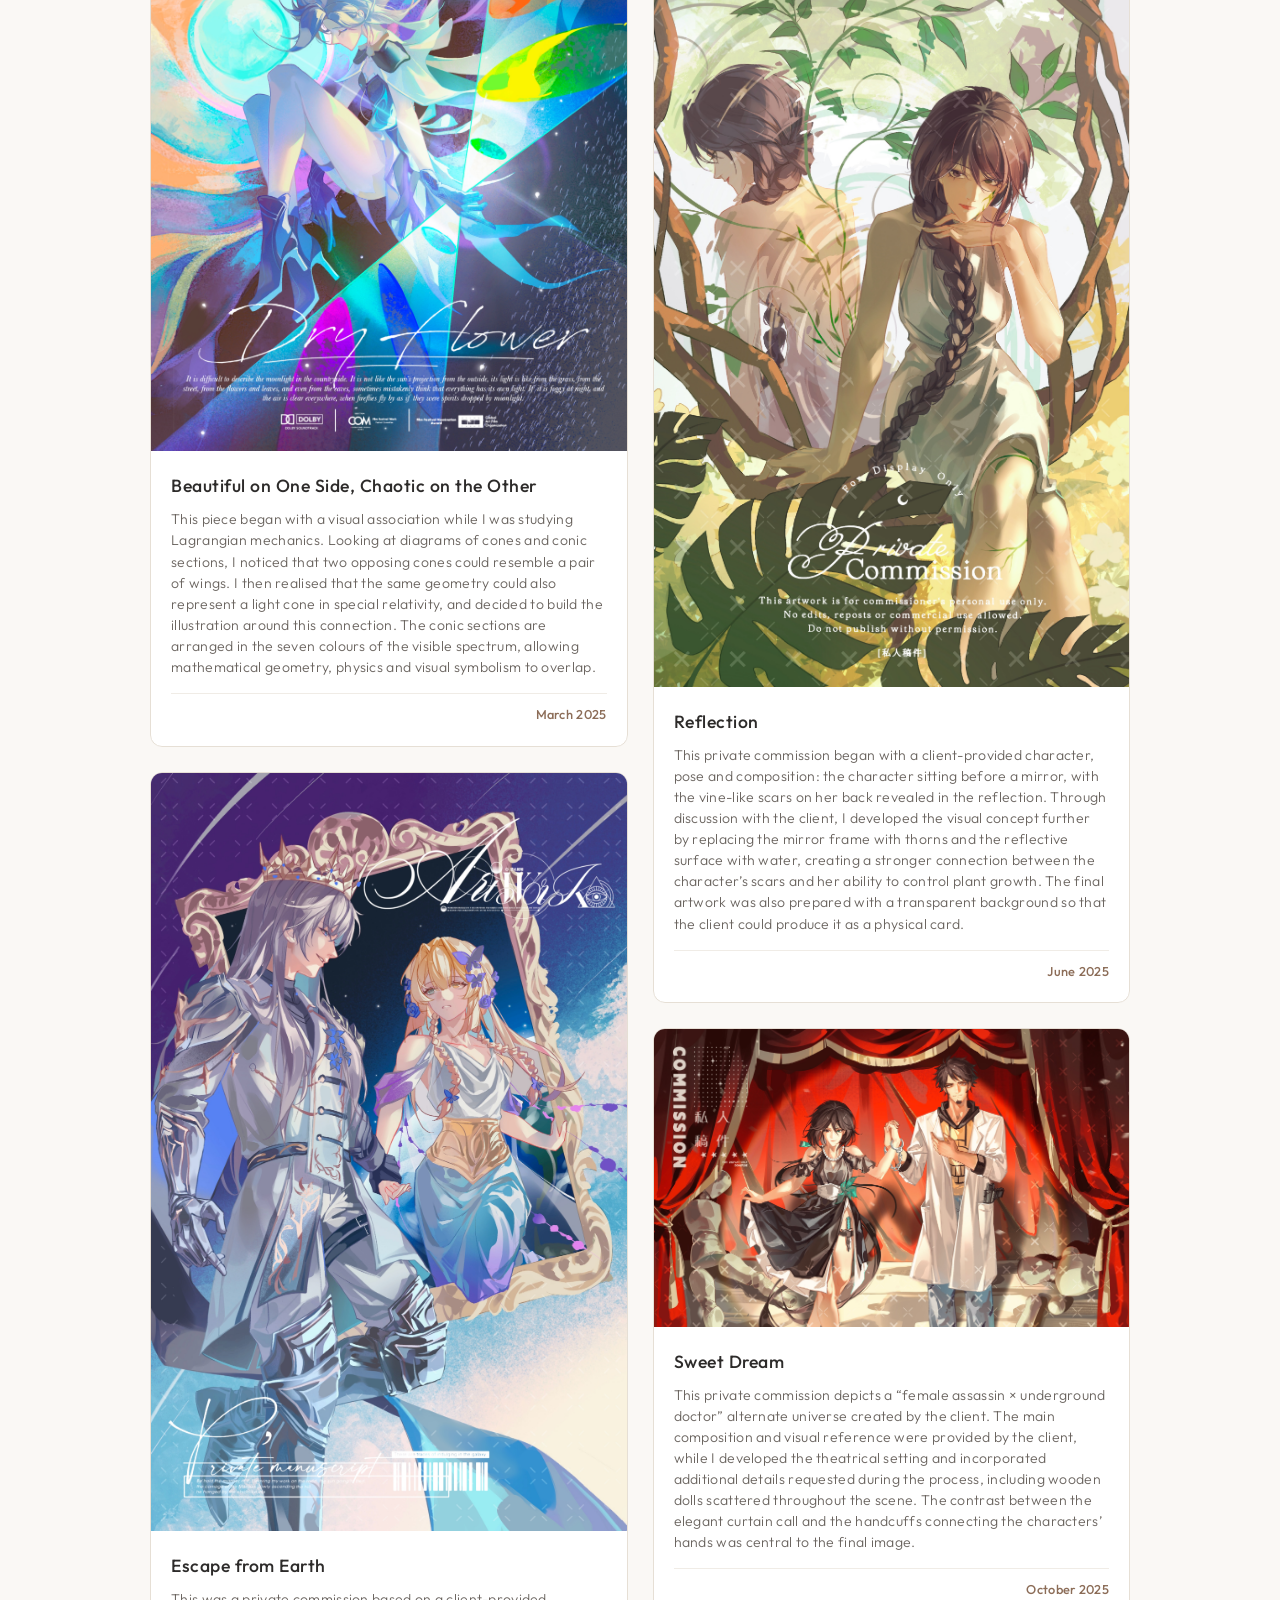
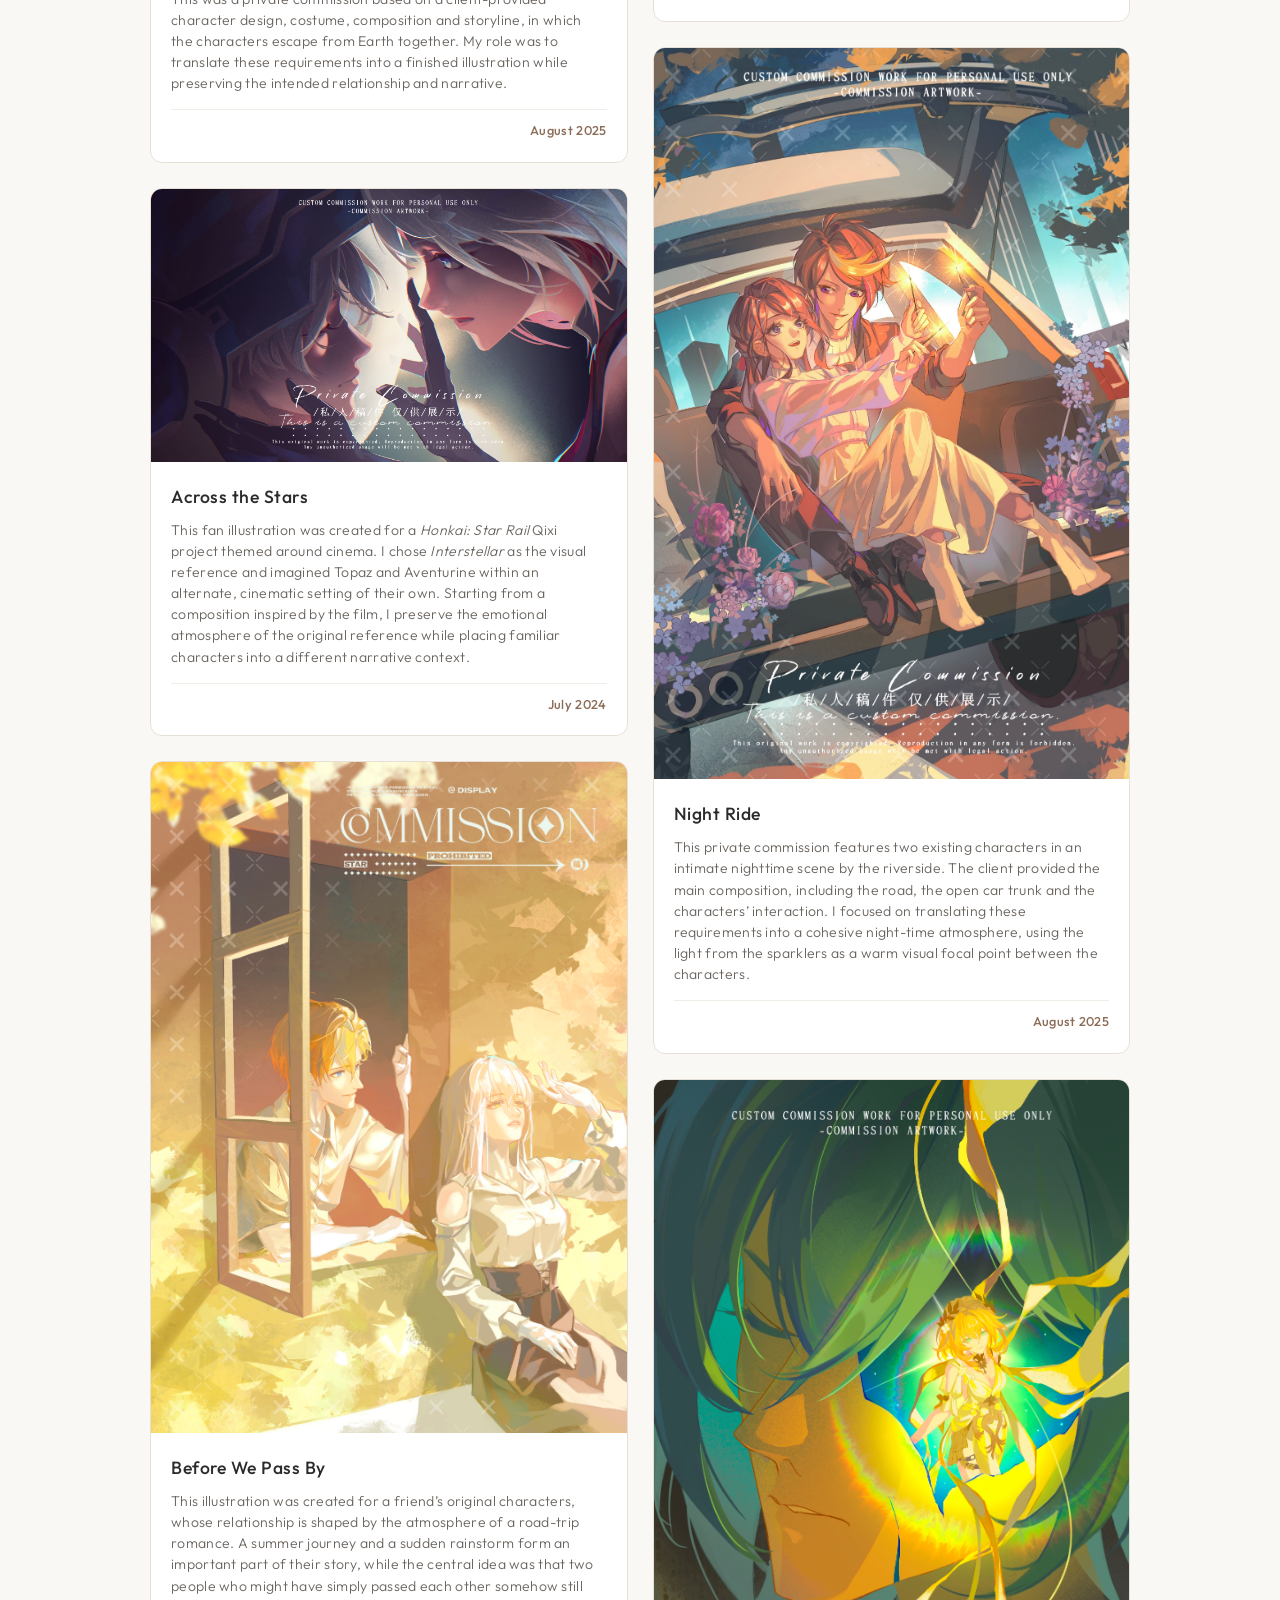
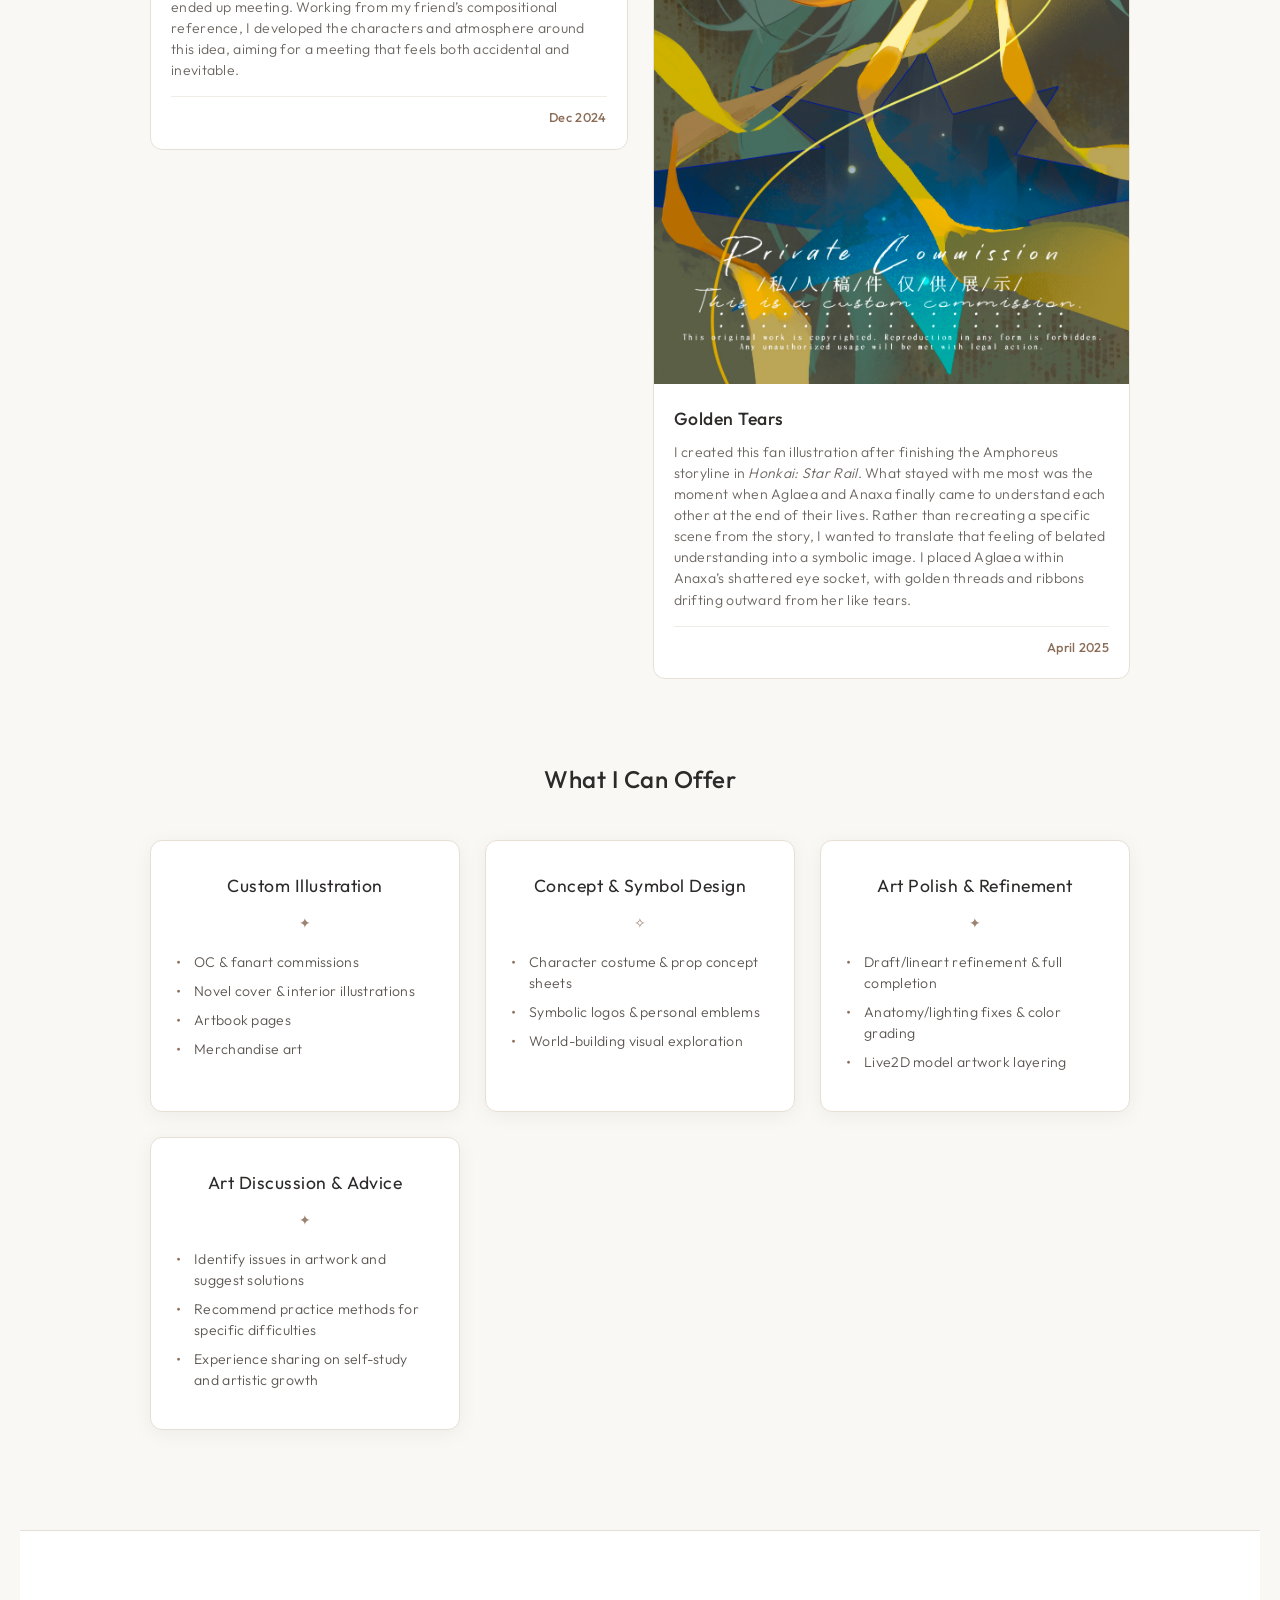
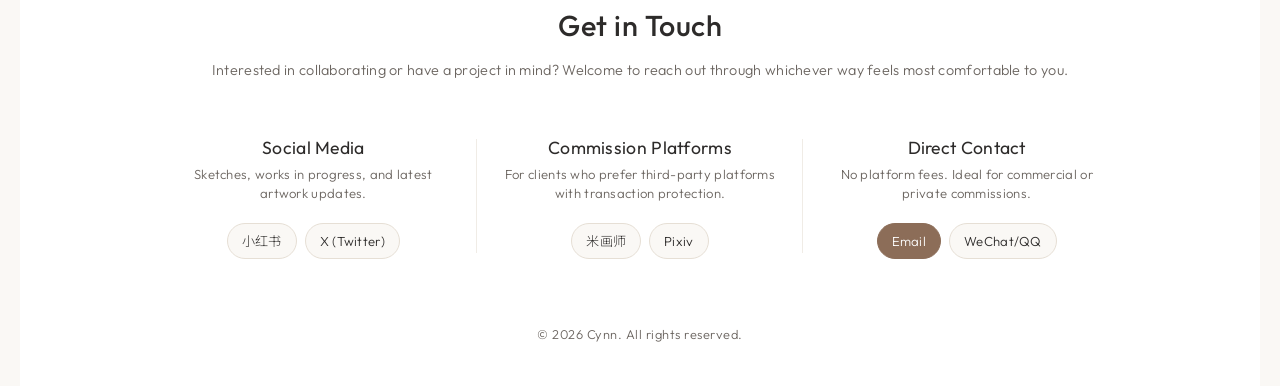
==== commit 65744823: "Update index.html" ====
--- a/index.html
+++ b/index.html
@@ -55,9 +55,9 @@
         </div>
     </main>
 
-    <!-- 画册 Selected Works -->
+    <!-- 画册 -->
     <main>
-        <h2 class="section-title" data-en="Selected Works" data-zh="精选作品"></h2>
+        <h2 class="section-title" data-en="What I've Done" data-zh="我做过什么"></h2>
         <div class="gallery">
             <!-- 第一列 -->
             <div class="gallery-column">
@@ -170,7 +170,7 @@
                     <div class="item-info">
                         <h3 class="item-title" data-en="Night Ride" data-zh="夜行"></h3>
                         <p class="item-desc" data-en="This private commission features two existing characters in an intimate nighttime scene by the riverside. The client provided the main composition, including the road, the open car trunk and the characters’ interaction. I focused on translating these requirements into a cohesive night-time atmosphere, using the light from the sparklers as a warm visual focal point between the characters."
-                                             data-zh="件私人委托描绘了两位既有角色在河畔夜色中的亲密场景。客户提供了主要构图，包括道路、敞开的汽车后备箱以及角色之间的互动。我的工作重心是将这些要求转化为统一而富有氛围感的夜景画面，以烟火棒的光芒作为角色之间温暖而聚焦的视觉中心。"></p>
+                                             data-zh="这件私人委托描绘了两位既有角色在河畔夜色中的亲密场景，客户提供了主要构图，包括道路、敞开的汽车后备箱以及角色之间的互动。我的工作重心是将这些要求转化为统一而富有氛围感的夜景画面，以烟火棒的光芒作为角色之间温暖而聚焦的视觉中心。"></p>
                         <div class="item-meta" data-en="August 2025" data-zh="2025 年 8 月"></div>
                     </div>
                 </div>
@@ -191,7 +191,7 @@
     <!-- 服务介绍 Services -->
     <section id="services" class="services-section">
         <div class="section-header">
-            <h2 class="section-title" data-en="Services & Collaborations" data-zh="服务与合作"></h2>
+            <h2 class="section-title" data-en="What I Can Offer" data-zh="我能提供什么"></h2>
         </div>
 
         <div class="services-grid">
@@ -228,6 +228,17 @@
                     <li data-en="Live2D model artwork layering" data-zh="Live2D 模型图层拆分"></li>
                 </ul>
             </div>
+
+            <!-- Card 4 -->
+            <div class="service-card">
+                <h3 class="service-title" data-en="Art Discussion & Advice" data-zh="绘画交流与答疑"></h3>
+                <div class="service-icon">✦</div>
+                <ul class="service-list">
+                    <li data-en="Identify issues in artwork and suggest solutions" data-zh="诊断画面问题并提供改进思路"></li>
+                    <li data-en="Recommend practice methods for specific difficulties" data-zh="针对具体绘画难点推荐练习方法"></li>
+                    <li data-en="Experience sharing on self-study and artistic growth" data-zh="自学与突破的心得分享"></li>
+                </ul>
+            </div>
         </div>
     </section>
 
@@ -236,7 +247,7 @@
         <div class="footer-container">
 
             <div class="footer-header">
-                <h2 class="footer-title" data-en="Get in Touch" data-zh="联系方式"></h2>
+                <h2 class="footer-title" data-en="Get in Touch" data-zh="联系我"></h2>
                 <p class="footer-subtitle" data-en="Interested in collaborating or have a project in mind? Welcome to reach out through whichever way feels most comfortable to you."
                                            data-zh="有合作意向或正在酝酿的项目想聊一聊？欢迎通过您最习惯的方式找到我。"></p>
             </div>
@@ -268,7 +279,7 @@
                     <p class="channel-hint" data-en="No platform fees. Ideal for commercial or private commissions." data-zh="无平台手续费，适合商业或私人委托。">No platform fees. Ideal for commercial or private commissions.</p>
                     <div class="channel-tags">
                         <a href="mailto:tccynn@outlook.com" class="channel-tag highlight">Email</a>
-                        <a href="#" id="copy-btn" class="channel-tag copy-btn" data-id="imtccynn">WeChat/QQ</a>
+                        <a href="#" id="copy-btn" class="channel-tag copy-btn" data-id="imtccynn" data-en="WeChat/QQ" data-zh="微信/QQ"></a>
                     </div>
                 </div>
 
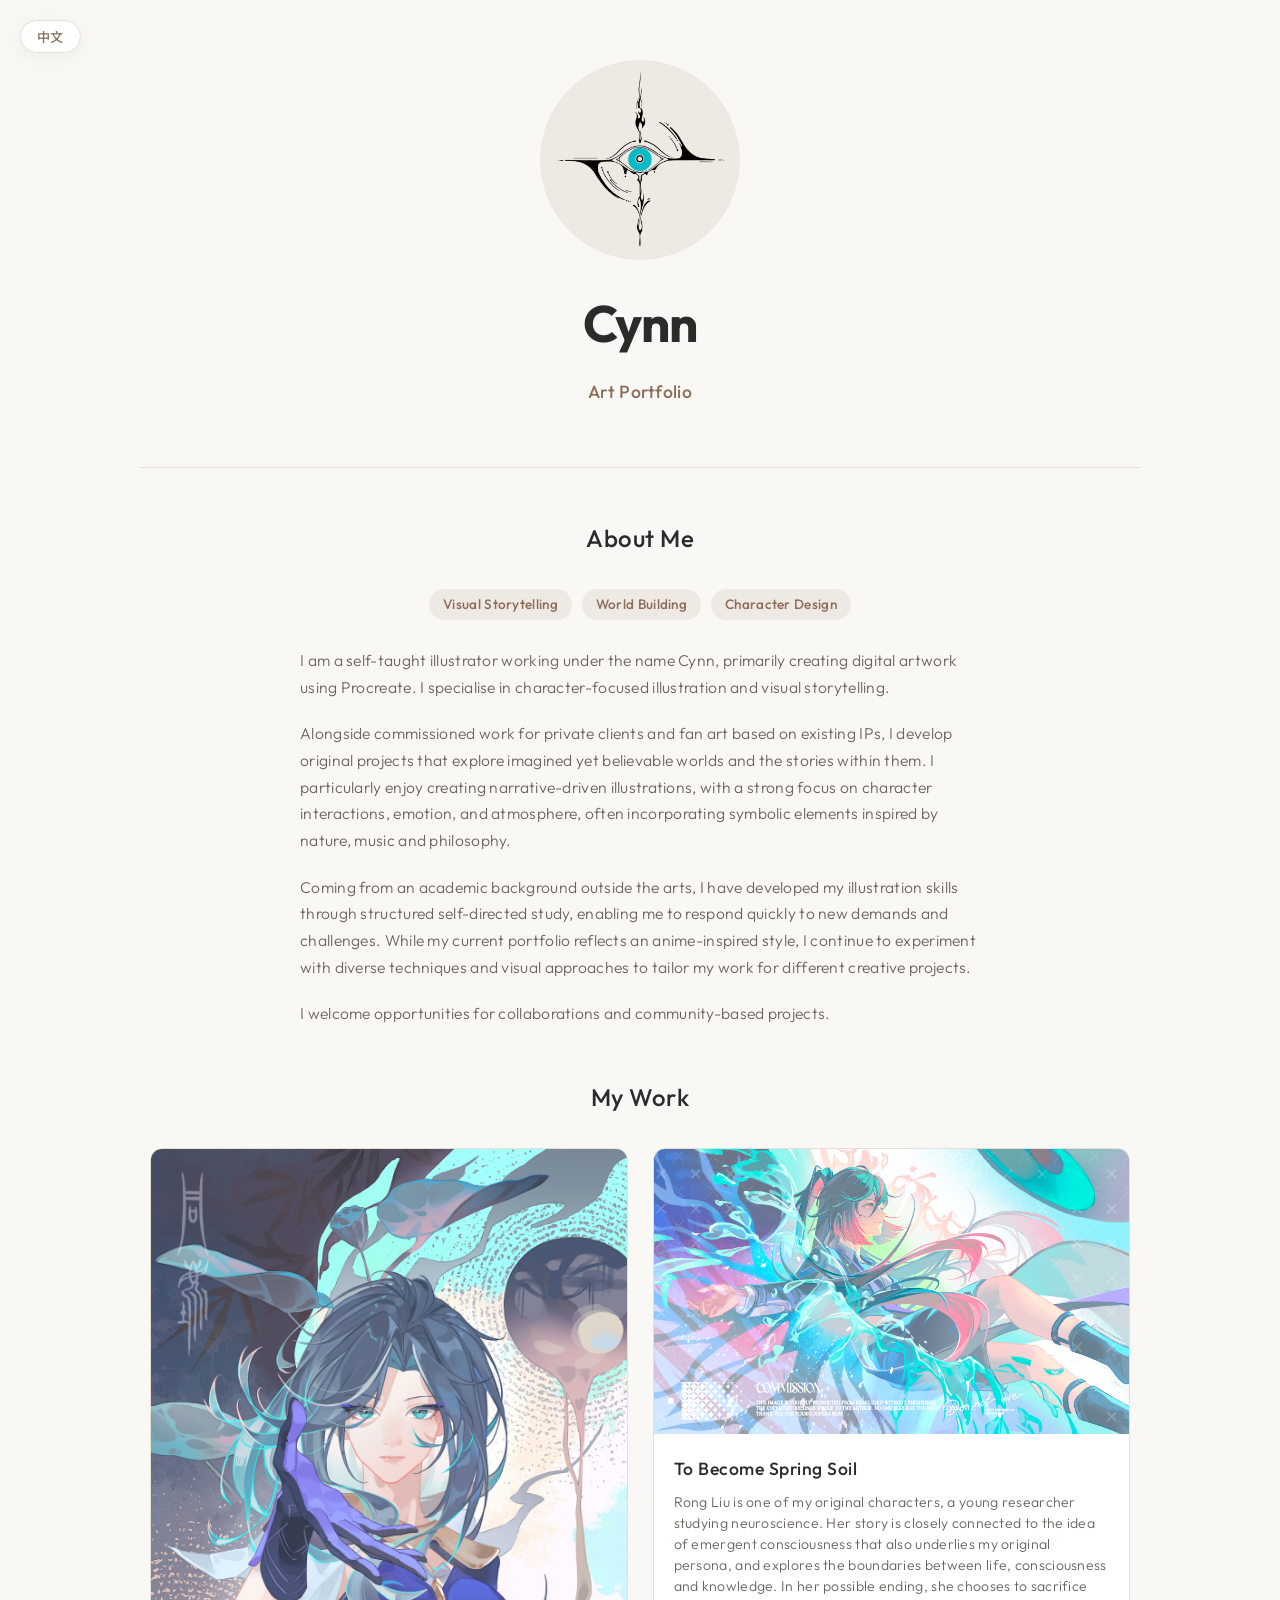
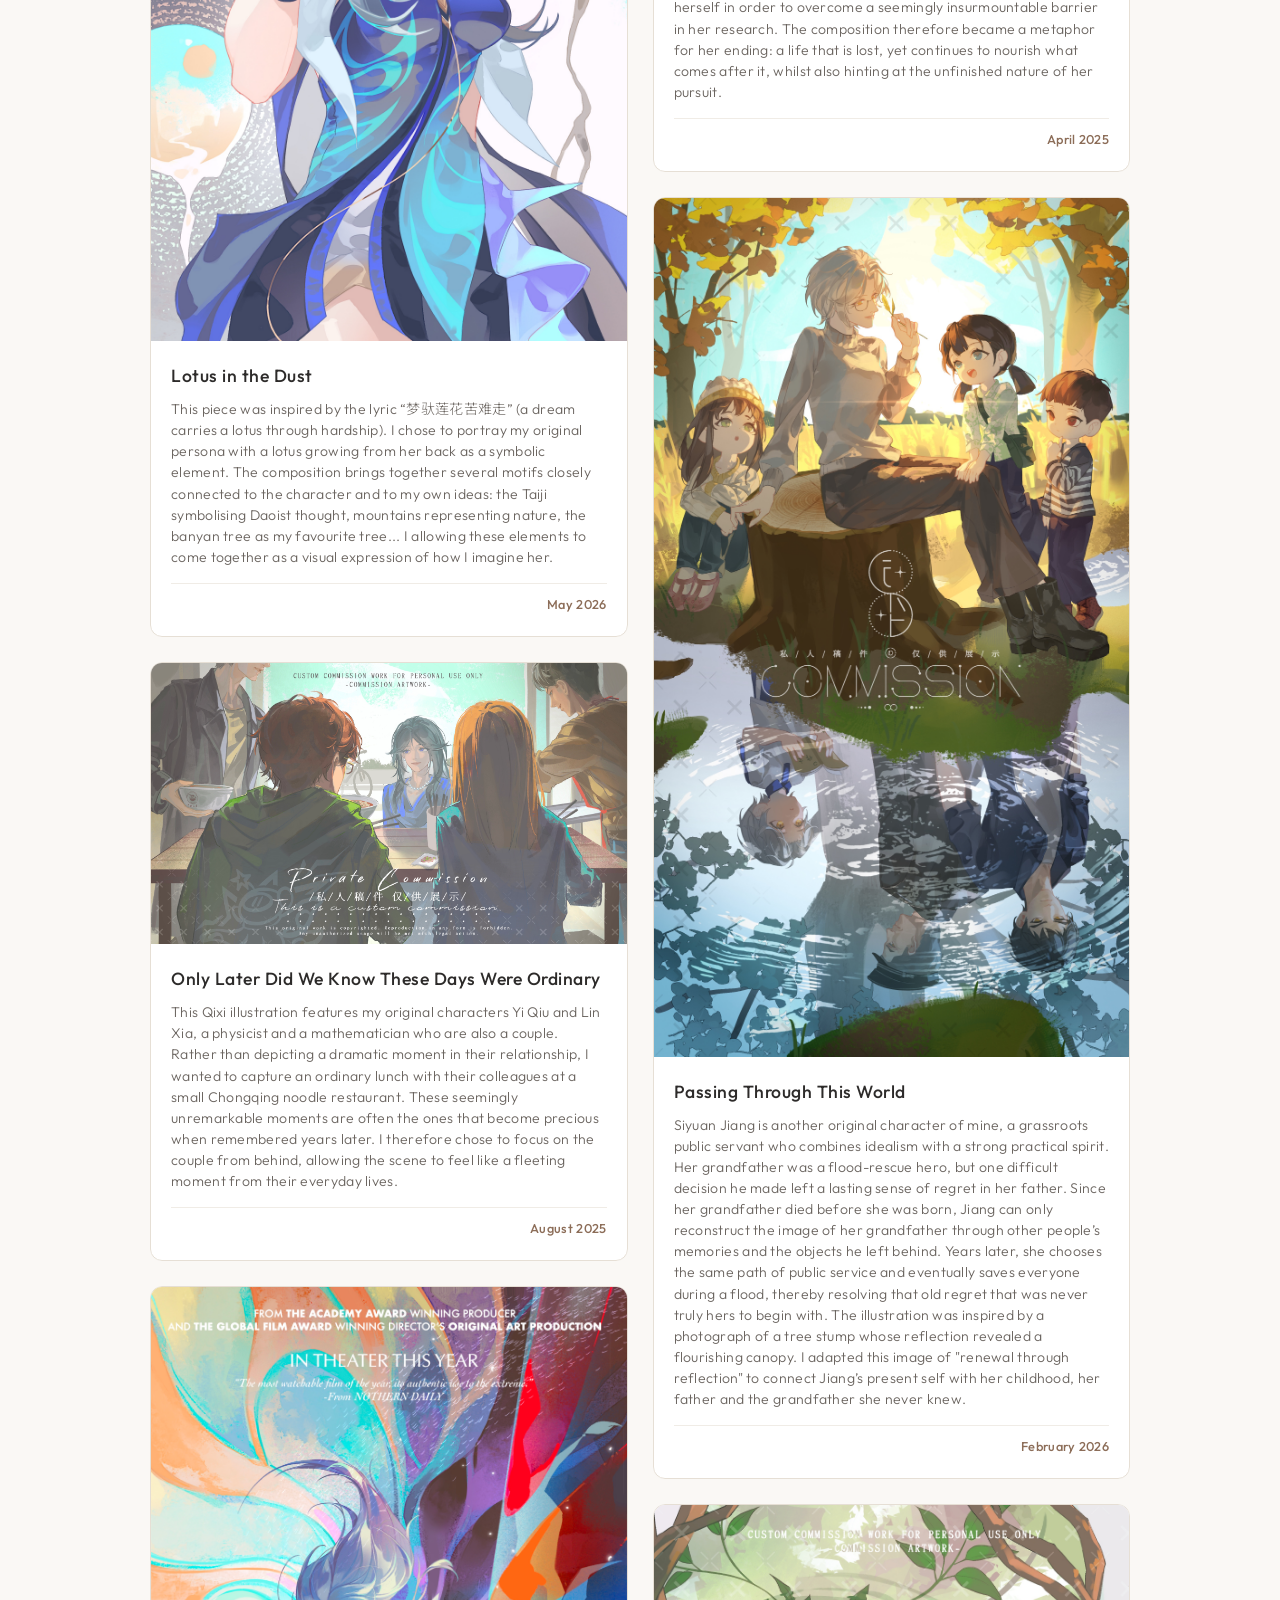
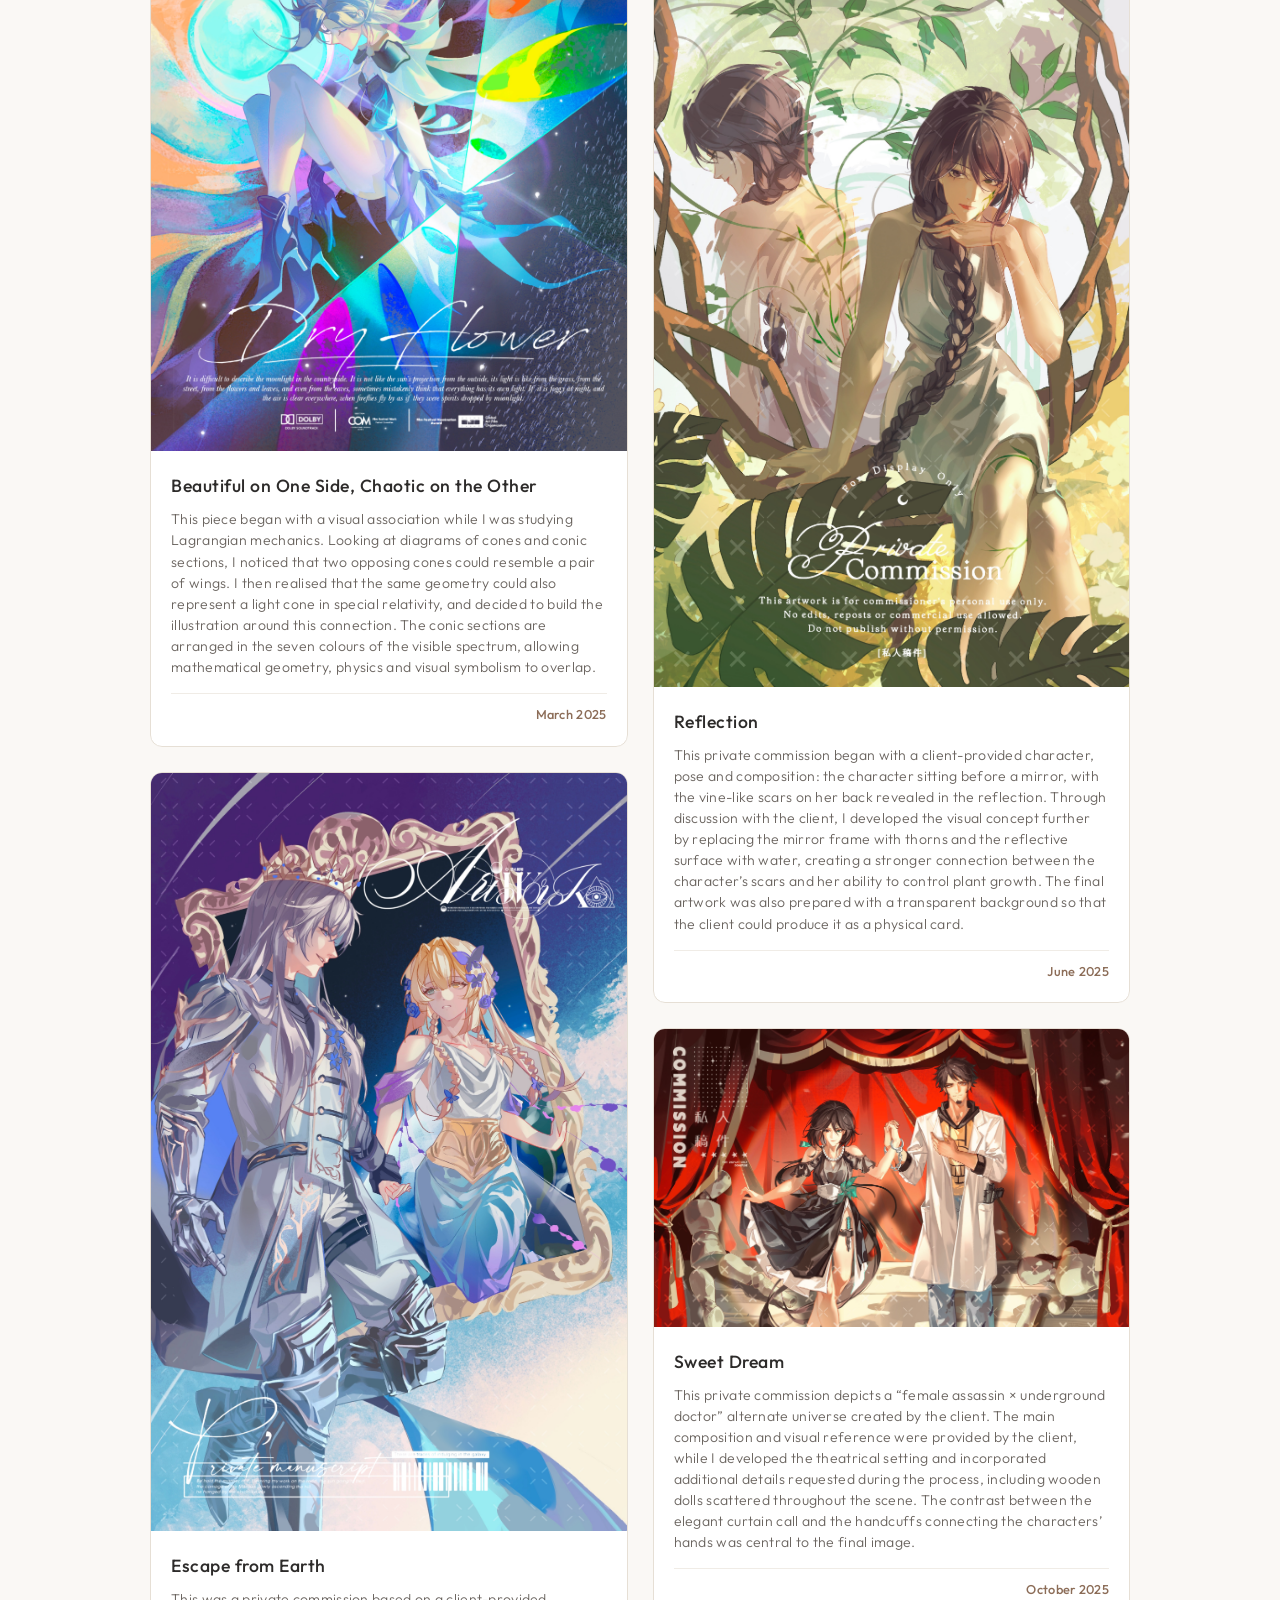
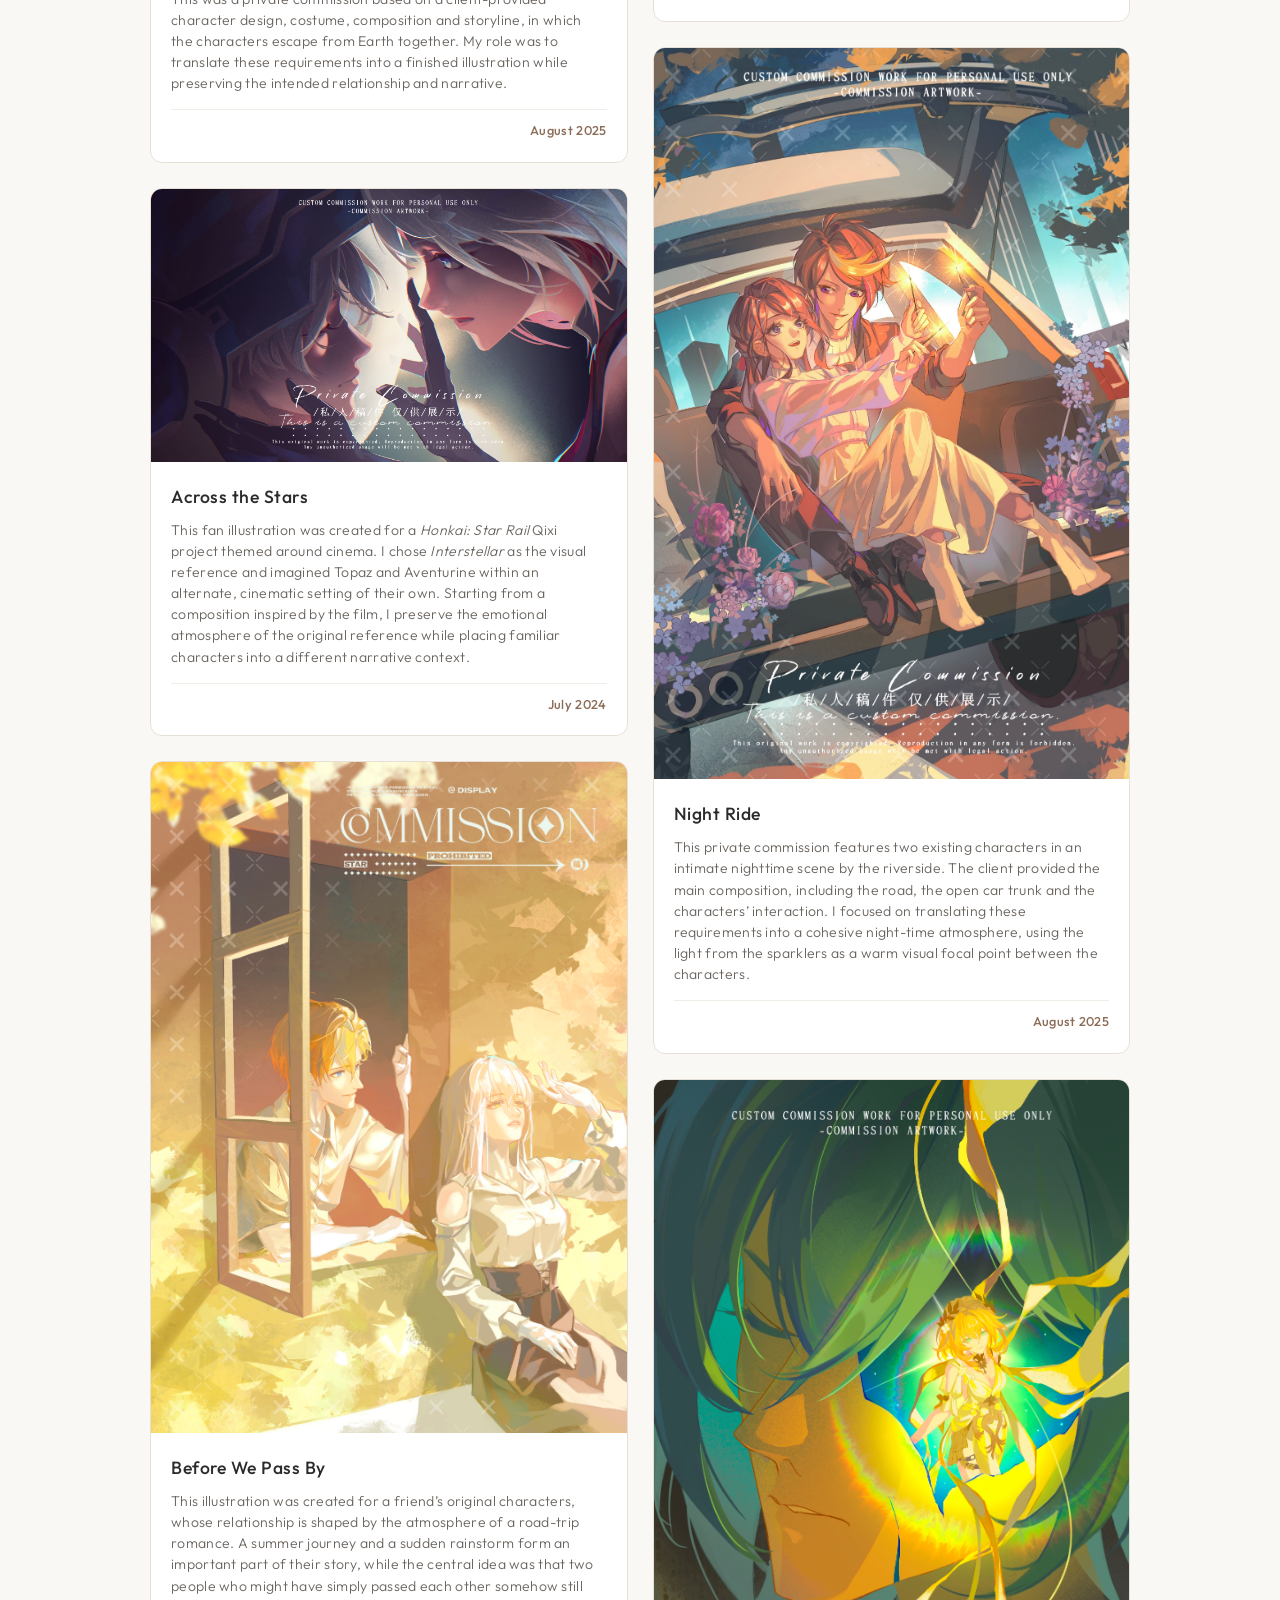
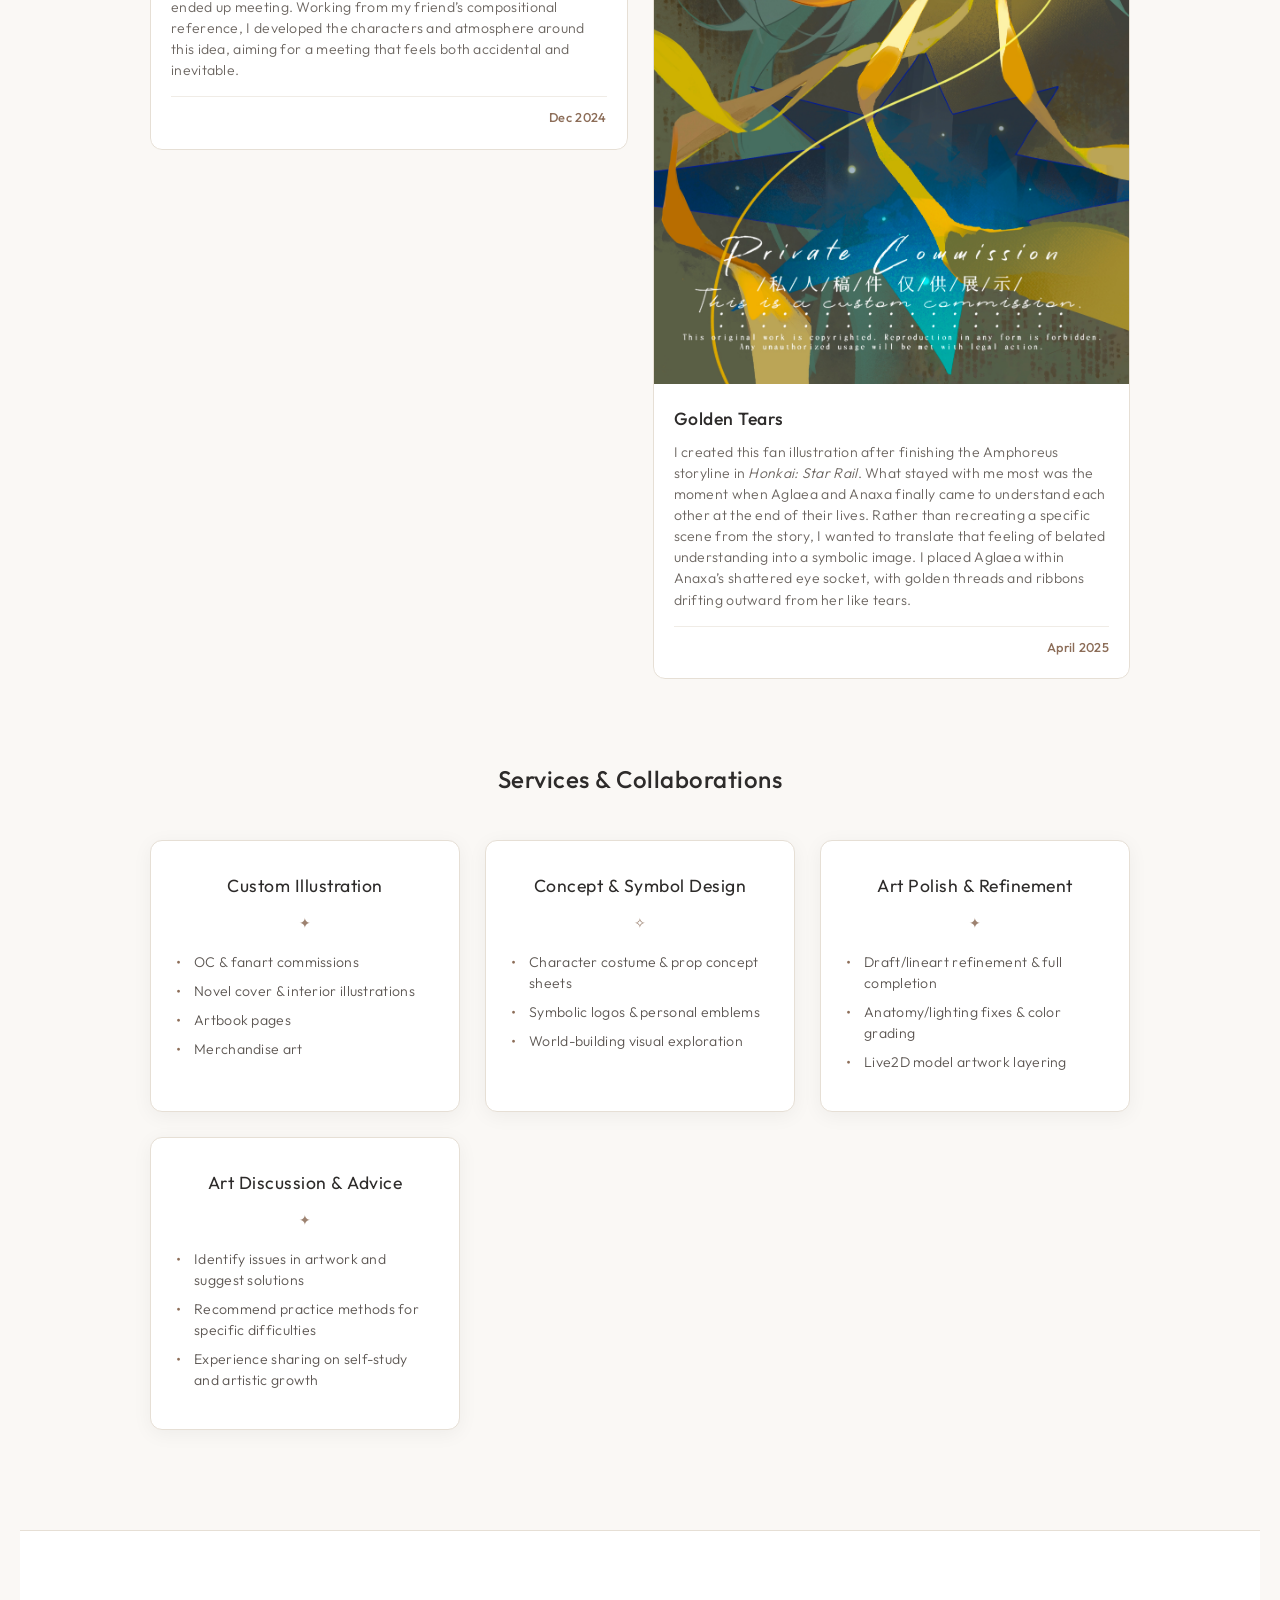
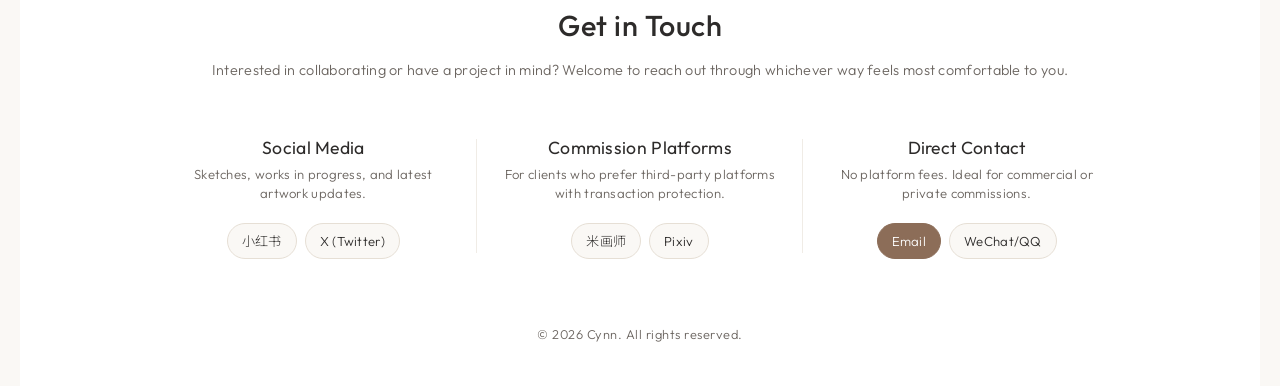
==== commit c1eb36cb: "Update index.html" ====
--- a/index.html
+++ b/index.html
@@ -57,7 +57,7 @@
 
     <!-- 画册 -->
     <main>
-        <h2 class="section-title" data-en="What I've Done" data-zh="我做过什么"></h2>
+        <h2 class="section-title" data-en="My Work" data-zh="我的作品"></h2>
         <div class="gallery">
             <!-- 第一列 -->
             <div class="gallery-column">
@@ -191,7 +191,7 @@
     <!-- 服务介绍 Services -->
     <section id="services" class="services-section">
         <div class="section-header">
-            <h2 class="section-title" data-en="What I Can Offer" data-zh="我能提供什么"></h2>
+            <h2 class="section-title" data-en="Services & Collaborations" data-zh="服务与合作"></h2>
         </div>
 
         <div class="services-grid">
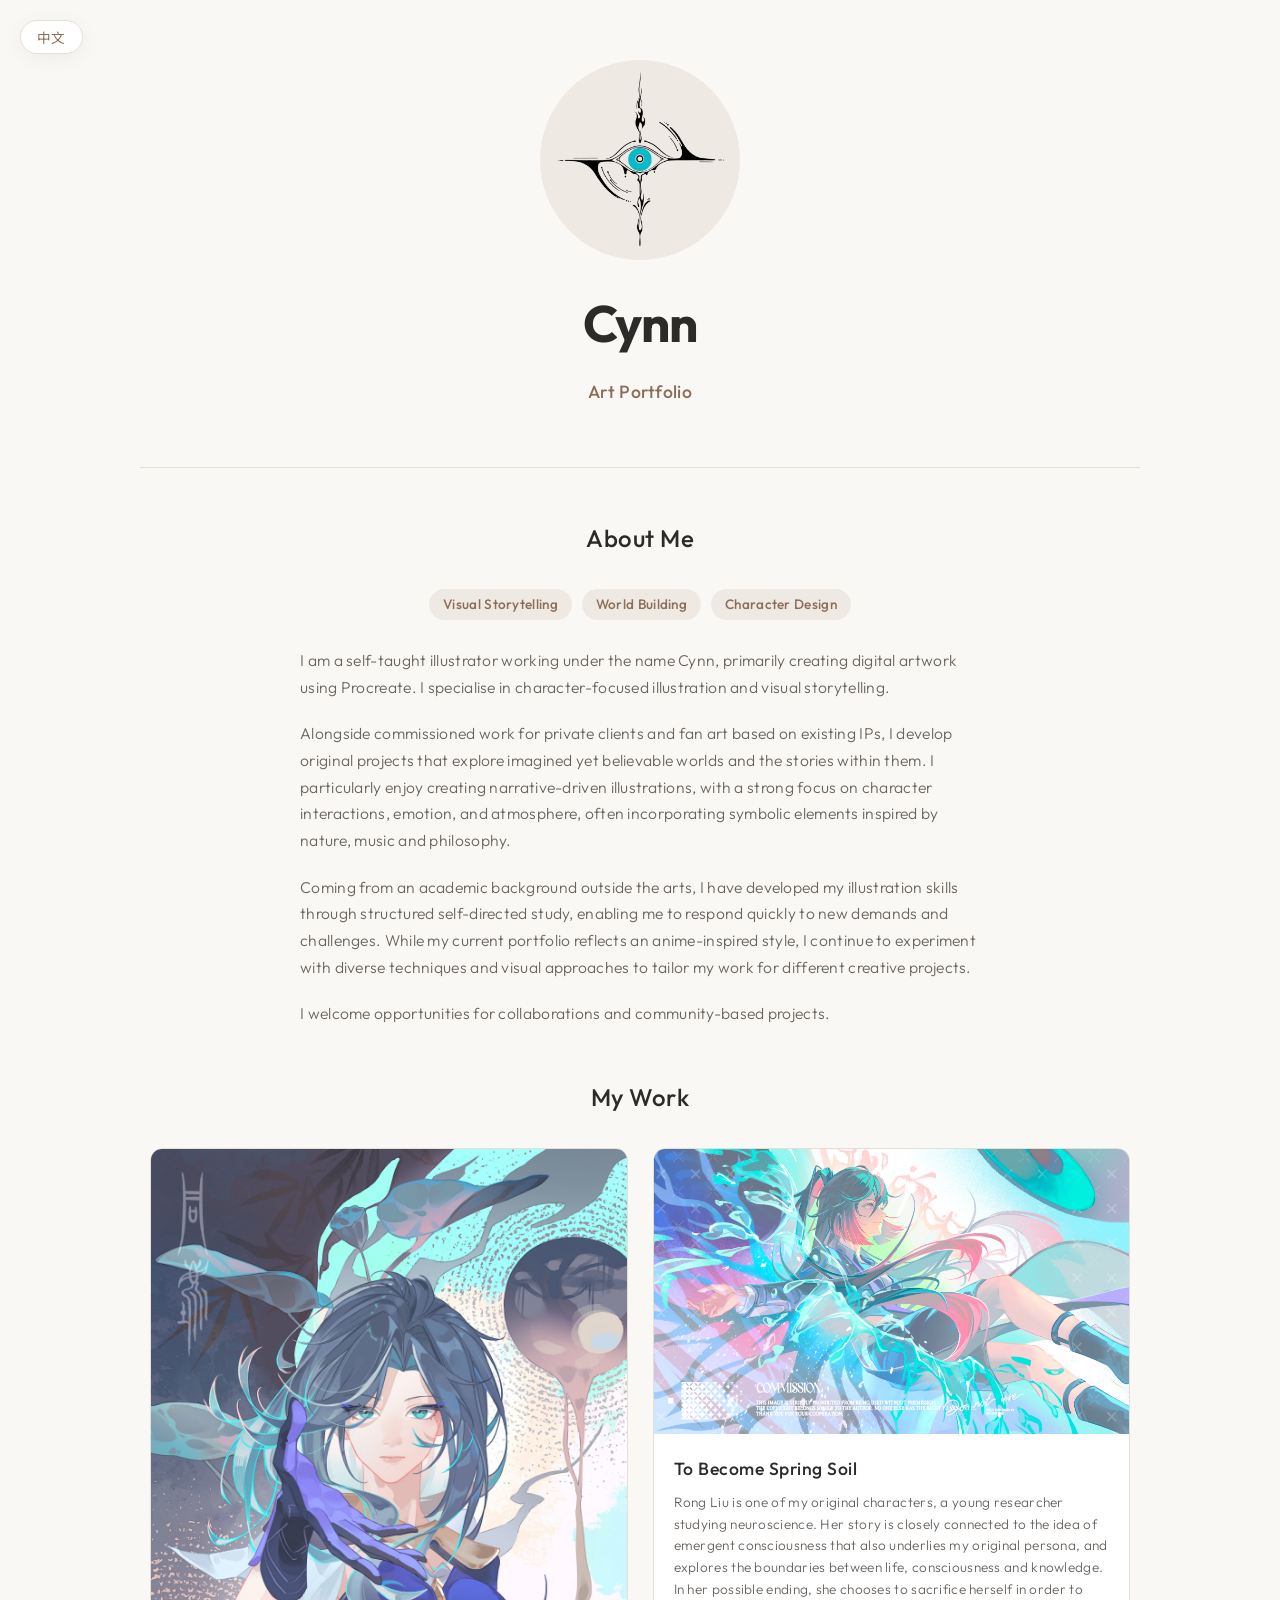
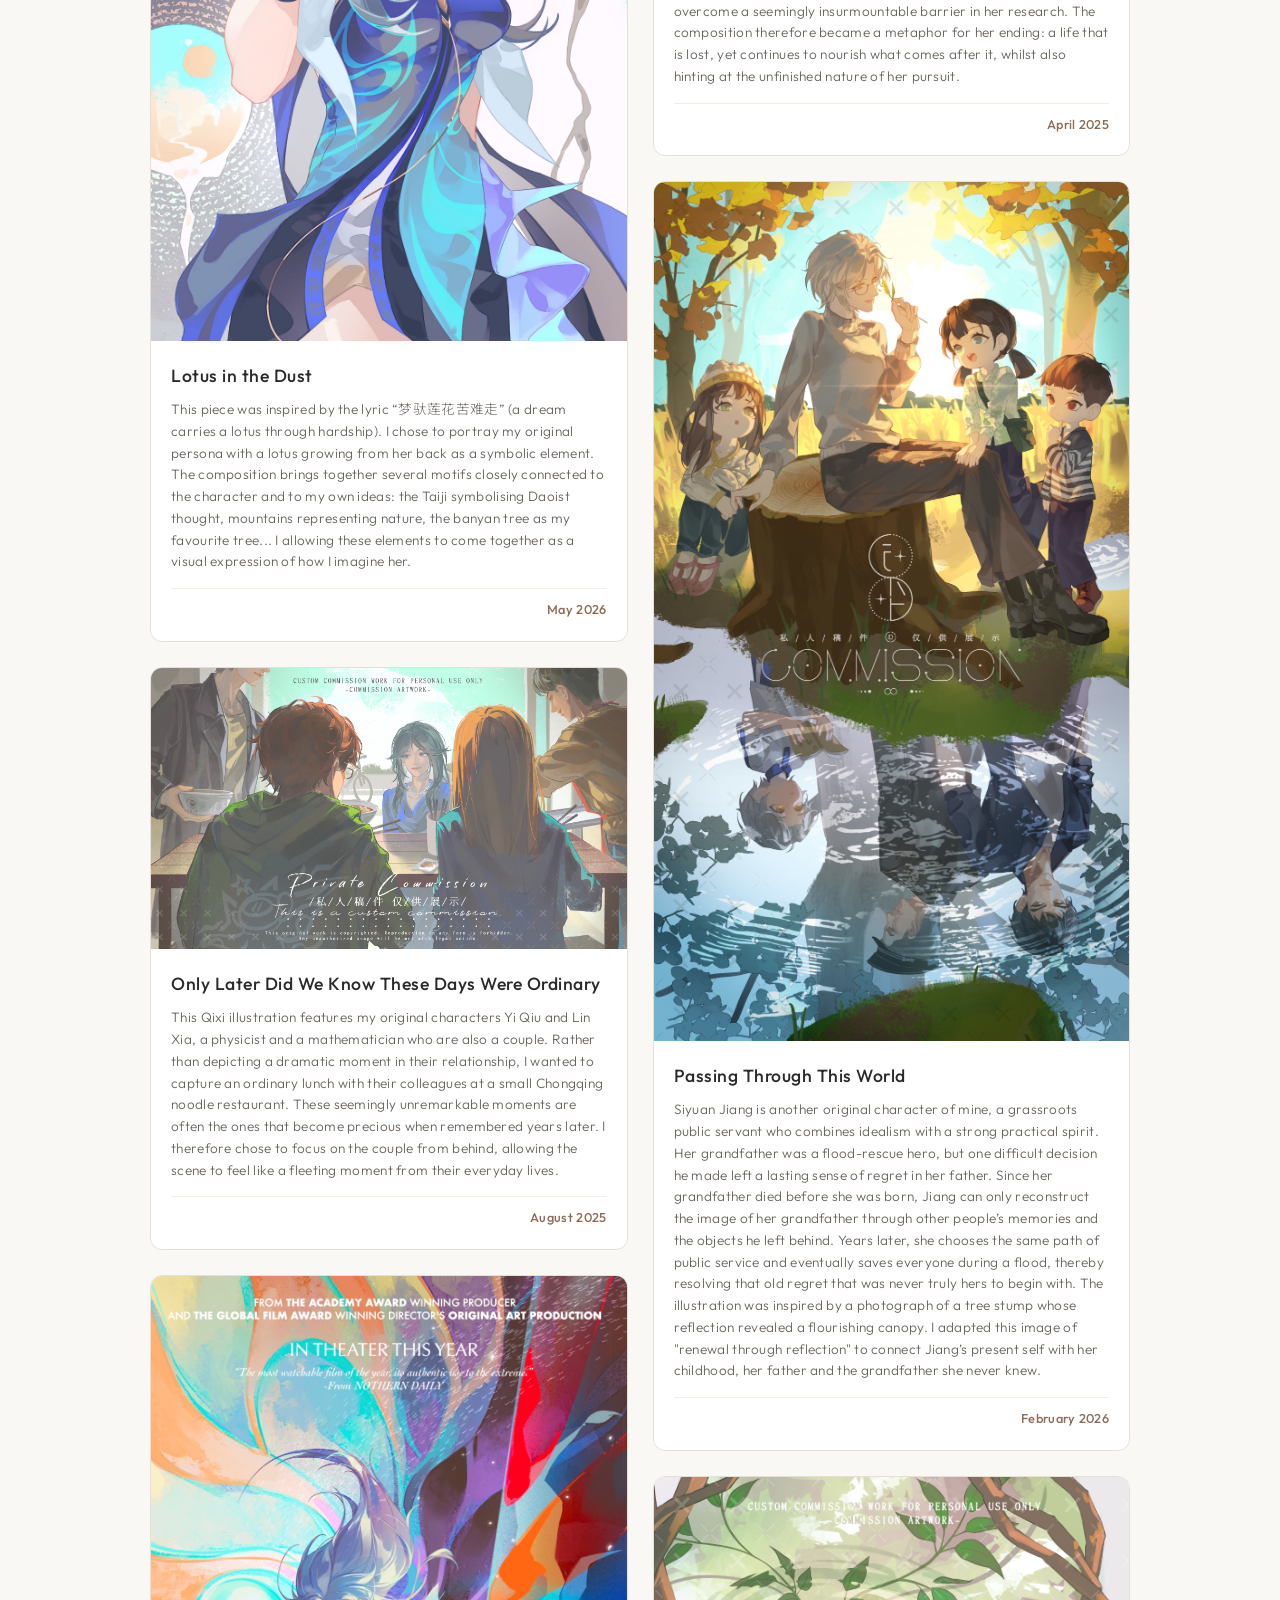
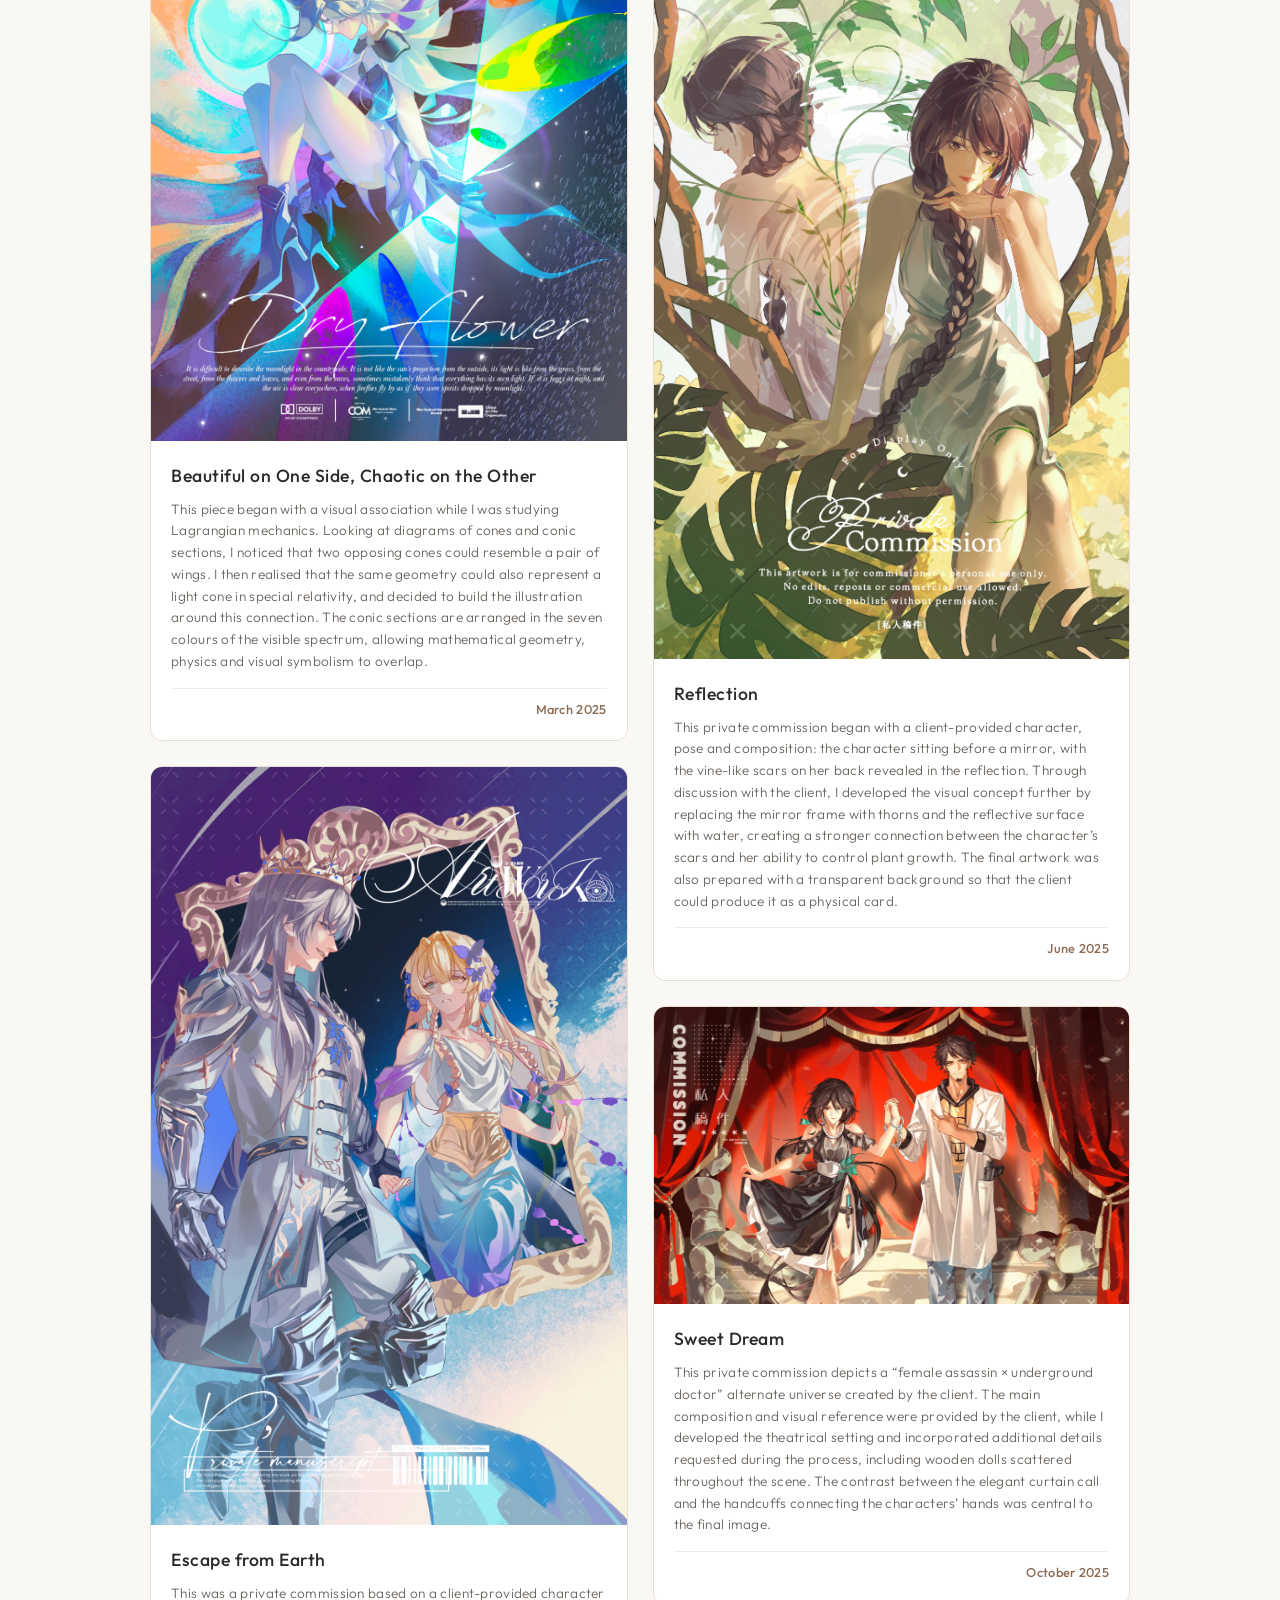
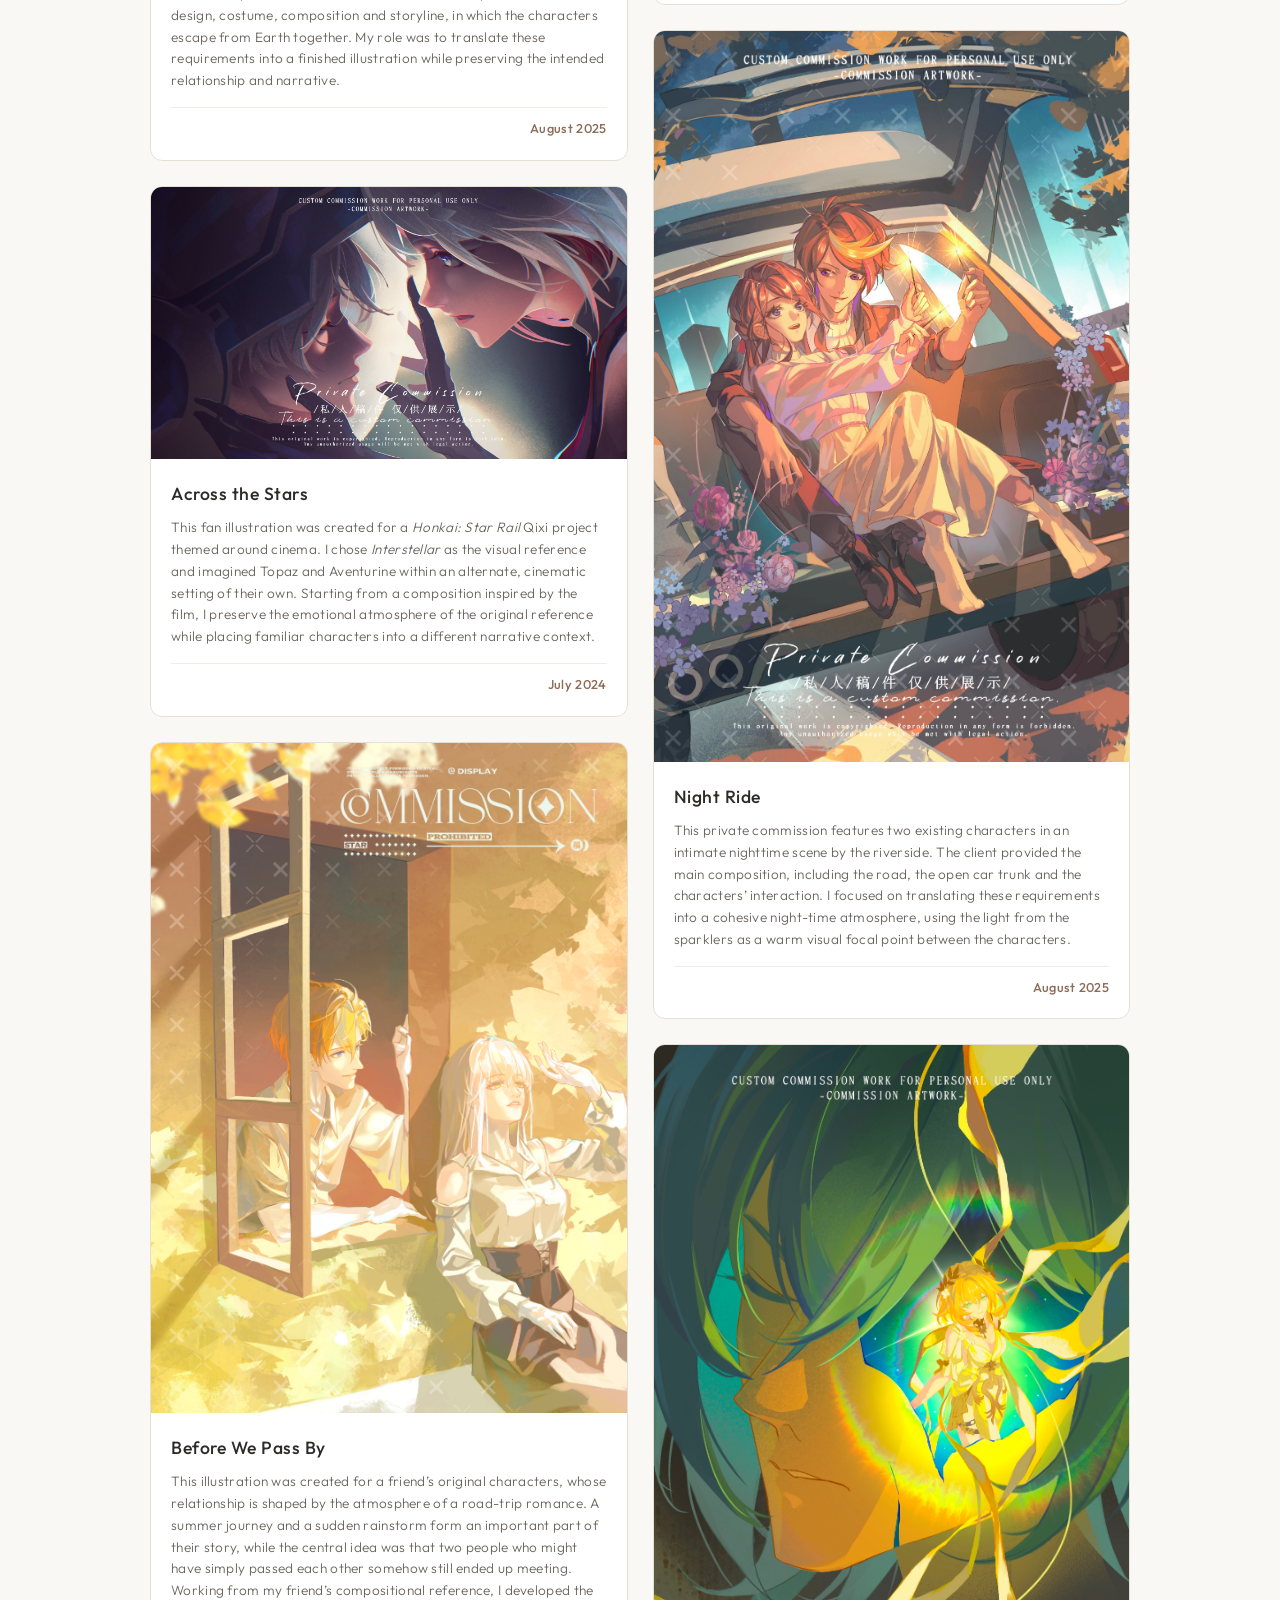
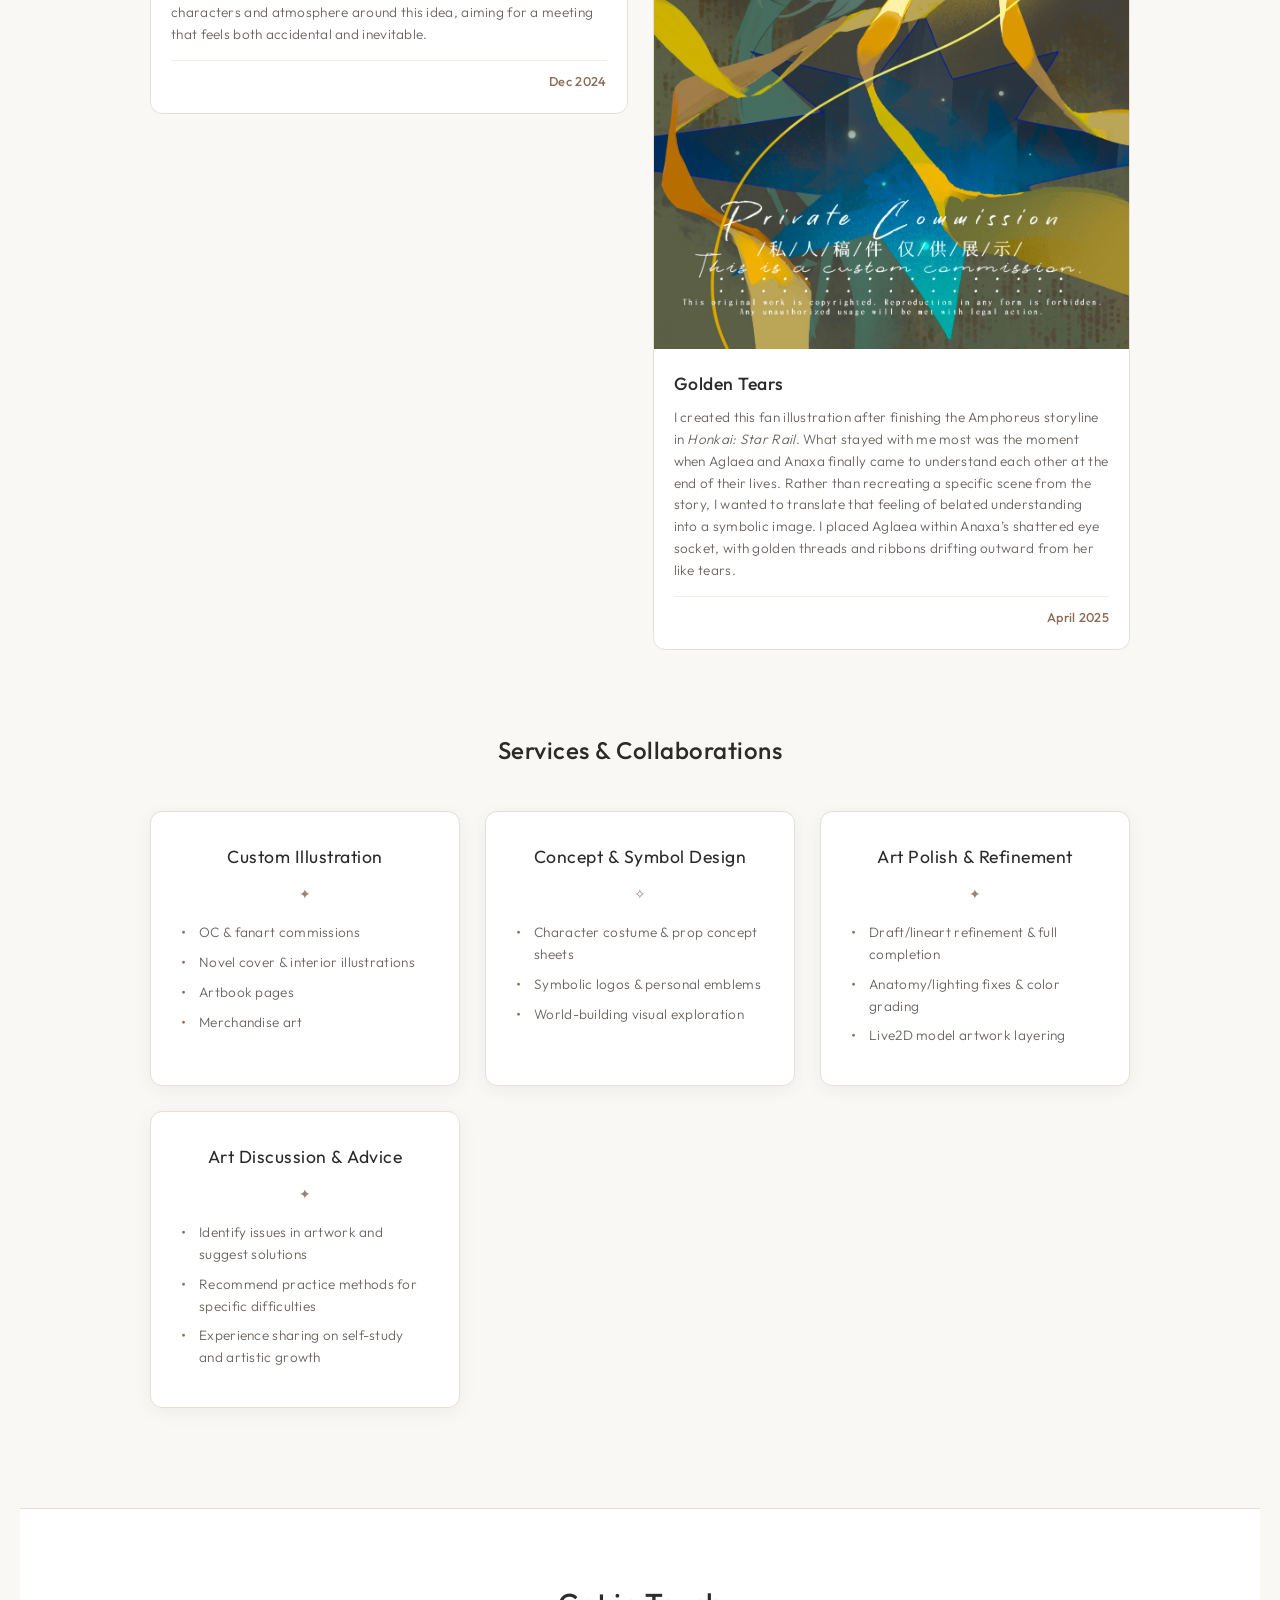
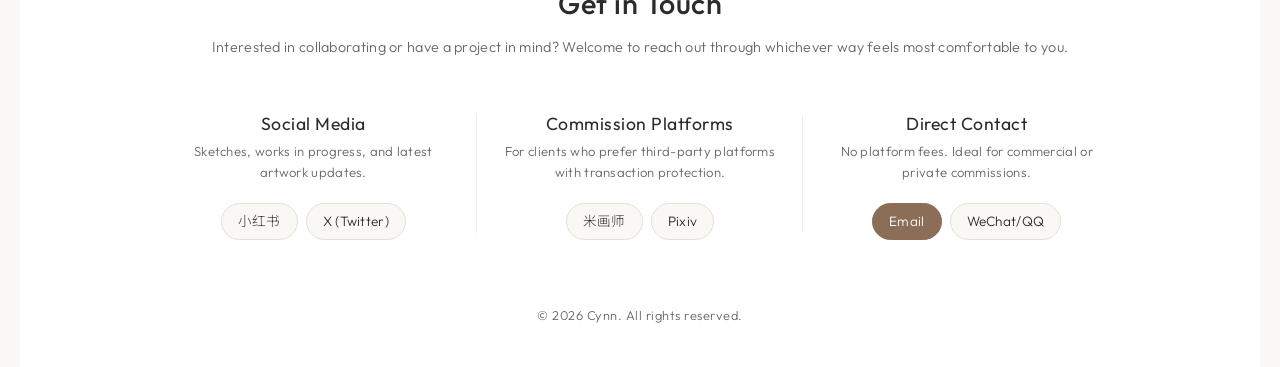
==== commit a13bb5c5: "Rename portfolio.html to index.html" ====
--- a/index.html
+++ b/index.html
@@ -16,7 +16,7 @@
 
 <body>
     <!-- 中/英文切换按钮 -->
-    <button id="lang-toggle" class="lang-toggle" type="button" aria-label="Switch language">中文</button>
+    <button id="lang-toggle" class="btn btn--elevated btn--fixed" type="button" aria-label="Switch language">中文</button>
 
     <!-- 标题 header -->
     <header>
@@ -41,16 +41,16 @@
         <br>
 
         <div class="bio-text">
-            <p data-en="I am a self-taught illustrator working under the name Cynn, primarily creating digital artwork using Procreate. I specialise in character-focused illustration and visual storytelling."
+            <p class="body-text--reg" data-en="I am a self-taught illustrator working under the name Cynn, primarily creating digital artwork using Procreate. I specialise in character-focused illustration and visual storytelling."
                data-zh="你好，我是同尘，一名自学的业余插画师，主要使用 Procreate 绘制数字作品，擅长角色插画与视觉叙事。"></p>
-            
-            <p data-en="Alongside commissioned work for private clients and fan art based on existing IPs, I develop original projects that explore imagined yet believable worlds and the stories within them. I particularly enjoy creating narrative-driven illustrations, with a strong focus on character interactions, emotion, and atmosphere, often incorporating symbolic elements inspired by nature, music and philosophy."
+
+            <p class="body-text--reg" data-en="Alongside commissioned work for private clients and fan art based on existing IPs, I develop original projects that explore imagined yet believable worlds and the stories within them. I particularly enjoy creating narrative-driven illustrations, with a strong focus on character interactions, emotion, and atmosphere, often incorporating symbolic elements inspired by nature, music and philosophy."
                data-zh="除了承接私人委托和绘制既有IP的同人作品外，我也在开发自己的原创项目，探索那些虚构却又令人信服的世界与故事。我尤其喜欢创作有叙事感的插画，注重角色之间的互动、情绪的传递与氛围塑造，也经常融入受自然、音乐和哲学启发的象征性元素。"></p>
-            
-            <p data-en="Coming from an academic background outside the arts, I have developed my illustration skills through structured self-directed study, enabling me to respond quickly to new demands and challenges. While my current portfolio reflects an anime-inspired style, I continue to experiment with diverse techniques and visual approaches to tailor my work for different creative projects."
+
+            <p class="body-text--reg" data-en="Coming from an academic background outside the arts, I have developed my illustration skills through structured self-directed study, enabling me to respond quickly to new demands and challenges. While my current portfolio reflects an anime-inspired style, I continue to experiment with diverse techniques and visual approaches to tailor my work for different creative projects."
                data-zh="虽然我的专业背景与艺术领域无关，但通过长期的系统自学和刻意练习，我逐渐掌握了插画创作的能力，也练就了快速适应新需求的灵活性。目前我的作品以动漫风格为主，不过我也一直在尝试各种不同的技法和视觉形式，以便更好地匹配不同项目的创作需求。"></p>
-            
-            <p data-en="I welcome opportunities for collaborations and community-based projects."
+
+            <p class="body-text--reg" data-en="I welcome opportunities for collaborations and community-based projects."
                data-zh="无论是合作邀约还是社群共创项目，我都乐于参与，欢迎与我联系。"></p>
         </div>
     </main>
@@ -61,62 +61,62 @@
         <div class="gallery">
             <!-- 第一列 -->
             <div class="gallery-column">
-                <div class="gallery-item">
+                <div class="card-base gallery-item">
                     <div class="img-container"><img src="images/2605.jpg" alt="Lotus in the Dust"></div>
                     <div class="item-info">
-                        <h3 class="item-title" data-en="Lotus in the Dust" data-zh="尘中莲"></h3>
-                        <p class="item-desc" data-en="This piece was inspired by the lyric “梦驮莲花苦难走” (a dream carries a lotus through hardship). I chose to portray my original persona with a lotus growing from her back as a symbolic element. The composition brings together several motifs closely connected to the character and to my own ideas: the Taiji symbolising Daoist thought, mountains representing nature, the banyan tree as my favourite tree... I allowing these elements to come together as a visual expression of how I imagine her."
+                        <h3 class="card-title" data-en="Lotus in the Dust" data-zh="尘中莲"></h3>
+                        <p class="body-text body-text--sm item-desc" data-en="This piece was inspired by the lyric “梦驮莲花苦难走” (a dream carries a lotus through hardship). I chose to portray my original persona with a lotus growing from her back as a symbolic element. The composition brings together several motifs closely connected to the character and to my own ideas: the Taiji symbolising Daoist thought, mountains representing nature, the banyan tree as my favourite tree... I allowing these elements to come together as a visual expression of how I imagine her."
                                              data-zh="这幅作品的灵感来自于“梦驮莲花苦难走”这句歌词。我选择以我的原创主体为载体，令莲花从其背部生长而出。画面同时融入了许多与我个人理念紧密相关的元素：太极所代表的道家思想、山川所象征的自然、榕树是我最喜欢的树……我让这些元素自然交融，共同构成我心目中属于她的形象。"></p>
                         <div class="item-meta" data-en="May 2026" data-zh="2026 年 5 月"></div>
                     </div>
                 </div>
 
-                <div class="gallery-item">
+                <div class="card-base gallery-item">
                     <div class="img-container"><img src="images/2508-3.jpg" alt="Only Later Did We Know These Days Were Ordinary"></div>
                     <div class="item-info">
-                        <h3 class="item-title" data-en="Only Later Did We Know These Days Were Ordinary" data-zh="当时只道是寻常"></h3>
-                        <p class="item-desc" data-en="This Qixi illustration features my original characters Yi Qiu and Lin Xia, a physicist and a mathematician who are also a couple. Rather than depicting a dramatic moment in their relationship, I wanted to capture an ordinary lunch with their colleagues at a small Chongqing noodle restaurant. These seemingly unremarkable moments are often the ones that become precious when remembered years later. I therefore chose to focus on the couple from behind, allowing the scene to feel like a fleeting moment from their everyday lives."
+                        <h3 class="card-title" data-en="Only Later Did We Know These Days Were Ordinary" data-zh="当时只道是寻常"></h3>
+                        <p class="body-text body-text--sm item-desc" data-en="This Qixi illustration features my original characters Yi Qiu and Lin Xia, a physicist and a mathematician who are also a couple. Rather than depicting a dramatic moment in their relationship, I wanted to capture an ordinary lunch with their colleagues at a small Chongqing noodle restaurant. These seemingly unremarkable moments are often the ones that become precious when remembered years later. I therefore chose to focus on the couple from behind, allowing the scene to feel like a fleeting moment from their everyday lives."
                                              data-zh="这是我为自己的原创角色创作的七夕贺图，他们是物理学家邱逸与数学家夏临，也是一对恋人。比起描绘两人关系中某个轰轰烈烈的瞬间，我更想讲述他们与课题组的同事一起，在楼下吃一碗普通的重庆小面——也许正是这样的寻常时刻，在多年以后回望时才会显得格外珍贵。所以我选择了两人的背影作为画面的中心，让这个故事停留在一个没有刻意安排的日常瞬间。"></p>
                         <div class="item-meta" data-en="August 2025" data-zh="2025 年 8 月"></div>
                     </div>
                 </div>
 
-                <div class="gallery-item">
+                <div class="card-base gallery-item">
                     <div class="img-container"><img src="images/2503.jpg" alt="Beautiful on One Side, Chaotic on the Other"></div>
                     <div class="item-info">
-                        <h3 class="item-title" data-en="Beautiful on One Side, Chaotic on the Other" data-zh="一边绮丽，一边狼藉"></h3>
-                        <p class="item-desc" data-en="This piece began with a visual association while I was studying Lagrangian mechanics. Looking at diagrams of cones and conic sections, I noticed that two opposing cones could resemble a pair of wings. I then realised that the same geometry could also represent a light cone in special relativity, and decided to build the illustration around this connection. The conic sections are arranged in the seven colours of the visible spectrum, allowing mathematical geometry, physics and visual symbolism to overlap."
+                        <h3 class="card-title" data-en="Beautiful on One Side, Chaotic on the Other" data-zh="一边绮丽，一边狼藉"></h3>
+                        <p class="body-text body-text--sm item-desc" data-en="This piece began with a visual association while I was studying Lagrangian mechanics. Looking at diagrams of cones and conic sections, I noticed that two opposing cones could resemble a pair of wings. I then realised that the same geometry could also represent a light cone in special relativity, and decided to build the illustration around this connection. The conic sections are arranged in the seven colours of the visible spectrum, allowing mathematical geometry, physics and visual symbolism to overlap."
                                              data-zh="这幅作品诞生于我学习拉格朗日力学时的一次联想。当我看到圆锥和圆锥曲线的示意图时，我突然发现，对顶的两个圆锥很像一对展开的翅膀；随后我又意识到，同样的几何结构其实也可以对应狭义相对论中的光锥。于是我决定围绕这一关联展开创作：七个的圆锥曲线切面被赋予可见光谱的七种颜色，使几何、物理学与视觉意象彼此重叠。"></p>
                         <div class="item-meta" data-en="March 2025" data-zh="2025 年 3 月"></div>
                     </div>
                 </div>
 
-                <div class="gallery-item">
+                <div class="card-base gallery-item">
                     <div class="img-container"><img src="images/2508-1.jpg" alt="Escape from Earth"></div>
                     <div class="item-info">
-                        <h3 class="item-title" data-en="Escape from Earth" data-zh="逃离地球"></h3>
-                        <p class="item-desc" data-en="This was a private commission based on a client-provided character design, costume, composition and storyline, in which the characters escape from Earth together. My role was to translate these requirements into a finished illustration while preserving the intended relationship and narrative."
+                        <h3 class="card-title" data-en="Escape from Earth" data-zh="逃离地球"></h3>
+                        <p class="body-text body-text--sm item-desc" data-en="This was a private commission based on a client-provided character design, costume, composition and storyline, in which the characters escape from Earth together. My role was to translate these requirements into a finished illustration while preserving the intended relationship and narrative."
                                              data-zh="这是一幅私人委托作品，基于客户提供的角色设定、服饰、构图以及剧情框架。我负责将这些要求转化为完整的插画，同时精准传达其中的人物关系与叙事意图。"></p>
                         <div class="item-meta" data-en="August 2025" data-zh="2025 年 8 月"></div>
                     </div>
                 </div>
 
-                <div class="gallery-item">
+                <div class="card-base gallery-item">
                     <div class="img-container"><img src="images/2407.jpg" alt="Across the Stars"></div>
                     <div class="item-info">
                         <!-- 含斜体标签 HTML 结构 -->
-                        <h3 class="item-title" data-en-html="Across the Stars" data-zh-html="穿越星际"></h3>
-                        <p class="item-desc" data-en-html="This fan illustration was created for a <i>Honkai: Star Rail</i> Qixi project themed around cinema. I chose <i>Interstellar</i> as the visual reference and imagined Topaz and Aventurine within an alternate, cinematic setting of their own. Starting from a composition inspired by the film, I preserve the emotional atmosphere of the original reference while placing familiar characters into a different narrative context."
+                        <h3 class="card-title" data-en-html="Across the Stars" data-zh-html="穿越星际"></h3>
+                        <p class="body-text body-text--sm item-desc" data-en-html="This fan illustration was created for a <i>Honkai: Star Rail</i> Qixi project themed around cinema. I chose <i>Interstellar</i> as the visual reference and imagined Topaz and Aventurine within an alternate, cinematic setting of their own. Starting from a composition inspired by the film, I preserve the emotional atmosphere of the original reference while placing familiar characters into a different narrative context."
                                              data-zh-html="这是我为《崩坏：星穹铁道》七夕企划创作的同人作品，企划主题为“电影”。我选择以《星际穿越》为视觉参考，为托帕与砂金构建了一个电影感的平行设定：以原电影的经典构图为基础，在保留原作情感氛围的同时，让熟悉的角色置身于不同的叙事语境中。"></p>
                         <div class="item-meta" data-en="July 2024" data-zh="2024 年 7 月"></div>
                     </div>
                 </div>
 
-                <div class="gallery-item">
+                <div class="card-base gallery-item">
                     <div class="img-container"><img src="images/2412.jpg" alt="Before We Pass By"></div>
                     <div class="item-info">
-                        <h3 class="item-title" data-en="Before We Pass By" data-zh="擦肩之前"></h3>
-                        <p class="item-desc" data-en="This illustration was created for a friend’s original characters, whose relationship is shaped by the atmosphere of a road-trip romance. A summer journey and a sudden rainstorm form an important part of their story, while the central idea was that two people who might have simply passed each other somehow still ended up meeting. Working from my friend’s compositional reference, I developed the characters and atmosphere around this idea, aiming for a meeting that feels both accidental and inevitable."
+                        <h3 class="card-title" data-en="Before We Pass By" data-zh="擦肩之前"></h3>
+                        <p class="body-text body-text--sm item-desc" data-en="This illustration was created for a friend’s original characters, whose relationship is shaped by the atmosphere of a road-trip romance. A summer journey and a sudden rainstorm form an important part of their story, while the central idea was that two people who might have simply passed each other somehow still ended up meeting. Working from my friend’s compositional reference, I developed the characters and atmosphere around this idea, aiming for a meeting that feels both accidental and inevitable."
                                              data-zh="这是一幅为朋友的原创角色创作的双人插画，他们之间的故事带着一种公路旅行特有的浪漫气息。一场夏日远行和一场不期而至的暴雨是两人故事中的重要篇章，而画面想要传达的核心其实很简单：两个人本可能擦肩而过的人，终究还是相遇了。我参考了朋友提供的构图方向，并在此基础上刻画角色和氛围，希望让这一次相遇看起来既偶然，又像是注定发生。"></p>
                         <div class="item-meta" data-en="Dec 2024" data-zh="2024 年 12 月"></div>
                     </div>
@@ -125,61 +125,61 @@
 
             <!-- 第二列 -->
             <div class="gallery-column">
-                <div class="gallery-item">
+                <div class="card-base gallery-item">
                     <div class="img-container"><img src="images/2504-1.jpg" alt="To Become Spring Soil"></div>
                     <div class="item-info">
-                        <h3 class="item-title" data-en="To Become Spring Soil" data-zh="化作春泥"></h3>
-                        <p class="item-desc" data-en="Rong Liu is one of my original characters, a young researcher studying neuroscience. Her story is closely connected to the idea of emergent consciousness that also underlies my original persona, and explores the boundaries between life, consciousness and knowledge. In her possible ending, she chooses to sacrifice herself in order to overcome a seemingly insurmountable barrier in her research. The composition therefore became a metaphor for her ending: a life that is lost, yet continues to nourish what comes after it, whilst also hinting at the unfinished nature of her pursuit."
+                        <h3 class="card-title" data-en="To Become Spring Soil" data-zh="化作春泥"></h3>
+                        <p class="body-text body-text--sm item-desc" data-en="Rong Liu is one of my original characters, a young researcher studying neuroscience. Her story is closely connected to the idea of emergent consciousness that also underlies my original persona, and explores the boundaries between life, consciousness and knowledge. In her possible ending, she chooses to sacrifice herself in order to overcome a seemingly insurmountable barrier in her research. The composition therefore became a metaphor for her ending: a life that is lost, yet continues to nourish what comes after it, whilst also hinting at the unfinished nature of her pursuit."
                                              data-zh="柳荣是我原创角色之一，一名研究脑神经科学的年轻学者。她与我原创主体背后的核心命题“意识涌现”紧密相连，因此她的故事围绕生命、意识与知识的边界展开。在其中一个可能的结局中，她选择自我牺牲，以突破研究中一道看似不可逾越的屏障。这幅画的构图便是对这个结局的隐喻：生命虽已消逝，却仍在滋养此后的一切，同时也暗示着她未尽的求索。"></p>
                         <div class="item-meta" data-en="April 2025" data-zh="2025 年 4 月"></div>
                     </div>
                 </div>
 
-                <div class="gallery-item">
+                <div class="card-base gallery-item">
                     <div class="img-container"><img src="images/2602.jpg" alt="Passing Through This World"></div>
                     <div class="item-info">
-                        <h3 class="item-title" data-en="Passing Through This World" data-zh="路过人间"></h3>
-                        <p class="item-desc" data-en="Siyuan Jiang is another original character of mine, a grassroots public servant who combines idealism with a strong practical spirit. Her grandfather was a flood-rescue hero, but one difficult decision he made left a lasting sense of regret in her father. Since her grandfather died before she was born, Jiang can only reconstruct the image of her grandfather through other people’s memories and the objects he left behind. Years later, she chooses the same path of public service and eventually saves everyone during a flood, thereby resolving that old regret that was never truly hers to begin with. The illustration was inspired by a photograph of a tree stump whose reflection revealed a flourishing canopy. I adapted this image of &quot;renewal through reflection&quot; to connect Jiang’s present self with her childhood, her father and the grandfather she never knew."
+                        <h3 class="card-title" data-en="Passing Through This World" data-zh="路过人间"></h3>
+                        <p class="body-text body-text--sm item-desc" data-en="Siyuan Jiang is another original character of mine, a grassroots public servant who combines idealism with a strong practical spirit. Her grandfather was a flood-rescue hero, but one difficult decision he made left a lasting sense of regret in her father. Since her grandfather died before she was born, Jiang can only reconstruct the image of her grandfather through other people’s memories and the objects he left behind. Years later, she chooses the same path of public service and eventually saves everyone during a flood, thereby resolving that old regret that was never truly hers to begin with. The illustration was inspired by a photograph of a tree stump whose reflection revealed a flourishing canopy. I adapted this image of &quot;renewal through reflection&quot; to connect Jiang’s present self with her childhood, her father and the grandfather she never knew."
                                              data-zh="江思源是我另一个原创角色，她是一名扎根基层的干部，也是一个天生的实干家与理想主义者。她的爷爷曾是一名抗洪英雄，但当年一个艰难的抉择，在她的父亲心里埋下了深深的遗憾。由于爷爷在她出生前便已去世，江思源只能从别人的叙述和他留下的旧物里一点点拼凑出爷爷的模样；多年后，她走上了和爷爷同样的路，在一场洪水中救下了所有人，也因此化解了那份本不该由她来背负、却始终影响着她的遗憾。这幅作品的灵感来自一张树桩的摄影作品，积水中倒映出的是树桩早已失去的繁茂树冠。我将“倒影中的新生”的意象加以转化，让江思源的现在和她的童年、她的父亲、还有她从未见过的爷爷，在画面里连结在一起。"></p>
                         <div class="item-meta" data-en="February 2026" data-zh="2026 年 2 月"></div>
                     </div>
                 </div>
 
-                <div class="gallery-item">
+                <div class="card-base gallery-item">
                     <div class="img-container"><img src="images/2506.jpg" alt="Quiet Reflection"></div>
                     <div class="item-info">
-                        <h3 class="item-title" data-en="Reflection" data-zh="倒影"></h3>
-                        <p class="item-desc" data-en="This private commission began with a client-provided character, pose and composition: the character sitting before a mirror, with the vine-like scars on her back revealed in the reflection. Through discussion with the client, I developed the visual concept further by replacing the mirror frame with thorns and the reflective surface with water, creating a stronger connection between the character’s scars and her ability to control plant growth. The final artwork was also prepared with a transparent background so that the client could produce it as a physical card."
+                        <h3 class="card-title" data-en="Reflection" data-zh="倒影"></h3>
+                        <p class="body-text body-text--sm item-desc" data-en="This private commission began with a client-provided character, pose and composition: the character sitting before a mirror, with the vine-like scars on her back revealed in the reflection. Through discussion with the client, I developed the visual concept further by replacing the mirror frame with thorns and the reflective surface with water, creating a stronger connection between the character’s scars and her ability to control plant growth. The final artwork was also prepared with a transparent background so that the client could produce it as a physical card."
                                              data-zh="这是一幅私人委托作品。客户最初提出了角色、动作与构图：角色坐在镜子前，镜中倒映出她背部藤蔓般的疤痕。我在与客户沟通的过程中进一步调整了视觉语言，以荆棘取代镜框，并将镜面转化为水面，使角色的的疤痕与她操控植物生长的能力之间形成更紧密的联系。最终成品还预留了透明背景版本，以便客户制成实体小卡。"></p>
                         <div class="item-meta" data-en="June 2025" data-zh="2025 年 6 月"></div>
                     </div>
                 </div>
 
-                <div class="gallery-item">
+                <div class="card-base gallery-item">
                     <div class="img-container"><img src="images/2510.jpg" alt="Sweet Dream"></div>
                     <div class="item-info">
-                        <h3 class="item-title" data-en="Sweet Dream" data-zh="美梦">】</h3>
-                        <p class="item-desc" data-en="This private commission depicts a “female assassin × underground doctor” alternate universe created by the client. The main composition and visual reference were provided by the client, while I developed the theatrical setting and incorporated additional details requested during the process, including wooden dolls scattered throughout the scene. The contrast between the elegant curtain call and the handcuffs connecting the characters’ hands was central to the final image."
+                        <h3 class="card-title" data-en="Sweet Dream" data-zh="美梦"></h3>
+                        <p class="body-text body-text--sm item-desc" data-en="This private commission depicts a “female assassin × underground doctor” alternate universe created by the client. The main composition and visual reference were provided by the client, while I developed the theatrical setting and incorporated additional details requested during the process, including wooden dolls scattered throughout the scene. The contrast between the elegant curtain call and the handcuffs connecting the characters’ hands was central to the final image."
                                              data-zh="这是一幅私人委托作品，描绘了客户设定中的“杀手小姐 × 地下医生”平行宇宙。客户提供了主要构图与视觉参考，我在此基础上深化了舞台感的场景设定，并在创作过程中根据需求加入散落于画面各处的木偶等细节。优雅的谢幕姿态与连接两人双手的手铐之间的反差，构成了最终画面的核心张力。"></p>
                         <div class="item-meta" data-en="October 2025" data-zh="2025 年 10 月"></div>
                     </div>
                 </div>
 
-                <div class="gallery-item">
+                <div class="card-base gallery-item">
                     <div class="img-container"><img src="images/2508-2.jpg" alt="Night Ride"></div>
                     <div class="item-info">
-                        <h3 class="item-title" data-en="Night Ride" data-zh="夜行"></h3>
-                        <p class="item-desc" data-en="This private commission features two existing characters in an intimate nighttime scene by the riverside. The client provided the main composition, including the road, the open car trunk and the characters’ interaction. I focused on translating these requirements into a cohesive night-time atmosphere, using the light from the sparklers as a warm visual focal point between the characters."
+                        <h3 class="card-title" data-en="Night Ride" data-zh="夜行"></h3>
+                        <p class="body-text body-text--sm item-desc" data-en="This private commission features two existing characters in an intimate nighttime scene by the riverside. The client provided the main composition, including the road, the open car trunk and the characters’ interaction. I focused on translating these requirements into a cohesive night-time atmosphere, using the light from the sparklers as a warm visual focal point between the characters."
                                              data-zh="这件私人委托描绘了两位既有角色在河畔夜色中的亲密场景，客户提供了主要构图，包括道路、敞开的汽车后备箱以及角色之间的互动。我的工作重心是将这些要求转化为统一而富有氛围感的夜景画面，以烟火棒的光芒作为角色之间温暖而聚焦的视觉中心。"></p>
                         <div class="item-meta" data-en="August 2025" data-zh="2025 年 8 月"></div>
                     </div>
                 </div>
 
-                <div class="gallery-item">
+                <div class="card-base gallery-item">
                     <div class="img-container"><img src="images/2504-2.jpg" alt="Golden Tears"></div>
                     <div class="item-info">
-                        <h3 class="item-title" data-en="Golden Tears" data-zh="黄金泪"></h3>
-                        <p class="item-desc" data-en-html="I created this fan illustration after finishing the Amphoreus storyline in <i>Honkai: Star Rail</i>. What stayed with me most was the moment when Aglaea and Anaxa finally came to understand each other at the end of their lives. Rather than recreating a specific scene from the story, I wanted to translate that feeling of belated understanding into a symbolic image. I placed Aglaea within Anaxa’s shattered eye socket, with golden threads and ribbons drifting outward from her like tears."
+                        <h3 class="card-title" data-en="Golden Tears" data-zh="黄金泪"></h3>
+                        <p class="body-text body-text--sm item-desc" data-en-html="I created this fan illustration after finishing the Amphoreus storyline in <i>Honkai: Star Rail</i>. What stayed with me most was the moment when Aglaea and Anaxa finally came to understand each other at the end of their lives. Rather than recreating a specific scene from the story, I wanted to translate that feeling of belated understanding into a symbolic image. I placed Aglaea within Anaxa’s shattered eye socket, with golden threads and ribbons drifting outward from her like tears."
                             data-zh-html="这幅作品是在完成《崩坏：星穹铁道》翁法罗斯篇章后创作的同人作品。最令我难以忘怀的，是阿格莱雅与那刻夏在生命尽头终于真正理解彼此的那一瞬间。比起复现故事中的某个具体场景，我更希望将那种迟来的共感转化成一种更象征性的表达：将阿格莱雅置于在那刻夏破碎的眼眶之中，金色的丝线与缎带像眼泪一般从她周身向外飘散。"></p>
                         <div class="item-meta" data-en="April 2025" data-zh="2025 年 4 月"></div>
                     </div>
@@ -196,47 +196,47 @@
 
         <div class="services-grid">
             <!-- Card 1 -->
-            <div class="service-card">
-                <h3 class="service-title" data-en="Custom Illustration" data-zh="定制插画"></h3>
+            <div class="card-base service-card">
+                <h3 class="card-title card-title--regular" data-en="Custom Illustration" data-zh="定制插画"></h3>
                 <div class="service-icon">✦</div>
                 <ul class="service-list">
-                    <li data-en="OC & fanart commissions" data-zh="原创角色（OC）与同人约稿"></li>
-                    <li data-en="Novel cover & interior illustrations" data-zh="小说封面与内页插画"></li>
-                    <li data-en="Artbook pages" data-zh="设定集画页与角色展示"></li>
-                    <li data-en="Merchandise art" data-zh="周边物料用图"></li>
+                    <li class="body-text body-text--sm" data-en="OC & fanart commissions" data-zh="原创角色（OC）与同人约稿"></li>
+                    <li class="body-text body-text--sm" data-en="Novel cover & interior illustrations" data-zh="小说封面与内页插画"></li>
+                    <li class="body-text body-text--sm" data-en="Artbook pages" data-zh="设定集画页与角色展示"></li>
+                    <li class="body-text body-text--sm" data-en="Merchandise art" data-zh="周边物料用图"></li>
                 </ul>
             </div>
 
             <!-- Card 2 -->
-            <div class="service-card">
-                <h3 class="service-title" data-en="Concept & Symbol Design" data-zh="概念与符号设计"></h3>
+            <div class="card-base service-card">
+                <h3 class="card-title card-title--regular" data-en="Concept & Symbol Design" data-zh="概念与符号设计"></h3>
                 <div class="service-icon">✧</div>
                 <ul class="service-list">
-                    <li data-en="Character costume & prop concept sheets" data-zh="角色服饰与道具概念设定图"></li>
-                    <li data-en="Symbolic logos & personal emblems" data-zh="象征性 Logo 与个人徽标"></li>
-                    <li data-en="World-building visual exploration" data-zh="世界观构建的视觉探索"></li>
+                    <li class="body-text body-text--sm" data-en="Character costume & prop concept sheets" data-zh="角色服饰与道具概念设定图"></li>
+                    <li class="body-text body-text--sm" data-en="Symbolic logos & personal emblems" data-zh="象征性 Logo 与个人徽标"></li>
+                    <li class="body-text body-text--sm" data-en="World-building visual exploration" data-zh="世界观构建的视觉探索"></li>
                 </ul>
             </div>
 
             <!-- Card 3 -->
-            <div class="service-card">
-                <h3 class="service-title" data-en="Art Polish & Refinement" data-zh="画面精修与再加工"></h3>
+            <div class="card-base service-card">
+                <h3 class="card-title card-title--regular" data-en="Art Polish & Refinement" data-zh="画面精修与再加工"></h3>
                 <div class="service-icon">✦</div>
                 <ul class="service-list">
-                    <li data-en="Draft/lineart refinement & full completion" data-zh="草稿、线稿细化与完稿"></li>
-                    <li data-en="Anatomy/lighting fixes & color grading" data-zh="人体结构、光影修正与色调调整"></li>
-                    <li data-en="Live2D model artwork layering" data-zh="Live2D 模型图层拆分"></li>
+                    <li class="body-text body-text--sm" data-en="Draft/lineart refinement & full completion" data-zh="草稿、线稿细化与完稿"></li>
+                    <li class="body-text body-text--sm" data-en="Anatomy/lighting fixes & color grading" data-zh="人体结构、光影修正与色调调整"></li>
+                    <li class="body-text body-text--sm" data-en="Live2D model artwork layering" data-zh="Live2D 模型图层拆分"></li>
                 </ul>
             </div>
 
             <!-- Card 4 -->
-            <div class="service-card">
-                <h3 class="service-title" data-en="Art Discussion & Advice" data-zh="绘画交流与答疑"></h3>
+            <div class="card-base service-card">
+                <h3 class="card-title card-title--regular" data-en="Art Discussion & Advice" data-zh="绘画交流与答疑"></h3>
                 <div class="service-icon">✦</div>
                 <ul class="service-list">
-                    <li data-en="Identify issues in artwork and suggest solutions" data-zh="诊断画面问题并提供改进思路"></li>
-                    <li data-en="Recommend practice methods for specific difficulties" data-zh="针对具体绘画难点推荐练习方法"></li>
-                    <li data-en="Experience sharing on self-study and artistic growth" data-zh="自学与突破的心得分享"></li>
+                    <li class="body-text body-text--sm" data-en="Identify issues in artwork and suggest solutions" data-zh="诊断画面问题并提供改进思路"></li>
+                    <li class="body-text body-text--sm" data-en="Recommend practice methods for specific difficulties" data-zh="针对具体绘画难点推荐练习方法"></li>
+                    <li class="body-text body-text--sm" data-en="Experience sharing on self-study and artistic growth" data-zh="自学与突破的心得分享"></li>
                 </ul>
             </div>
         </div>
@@ -247,39 +247,39 @@
         <div class="footer-container">
 
             <div class="footer-header">
-                <h2 class="footer-title" data-en="Get in Touch" data-zh="联系我"></h2>
-                <p class="footer-subtitle" data-en="Interested in collaborating or have a project in mind? Welcome to reach out through whichever way feels most comfortable to you."
+                <h2 class="section-title section-title--lg" data-en="Get in Touch" data-zh="联系我"></h2>
+                <p class="body-text" data-en="Interested in collaborating or have a project in mind? Welcome to reach out through whichever way feels most comfortable to you."
                                            data-zh="有合作意向或正在酝酿的项目想聊一聊？欢迎通过您最习惯的方式找到我。"></p>
             </div>
 
             <div class="contact-channels-grid">
                 <!-- 社交平台 -->
                 <div class="channel-column">
-                    <h3 class="channel-label" data-en="Social Media" data-zh="社交平台"></h3>
-                    <p class="channel-hint" data-en="Sketches, works in progress, and latest artwork updates." data-zh="分享草稿、创作过程和最新作品动态。"></p>
+                    <h3 class="card-title card-title--regular channel-label" data-en="Social Media" data-zh="社交平台"></h3>
+                    <p class="body-text body-text--sm channel-hint" data-en="Sketches, works in progress, and latest artwork updates." data-zh="分享草稿、创作过程和最新作品动态。"></p>
                     <div class="channel-tags">
-                        <a href="https://xhslink.cn/m/ASZ4pfhH0Q6" class="channel-tag" target="_blank">小红书</a>
-                        <a href="https://twitter.com/tccynn?s=21&t=yY7CDqxd5rRWAOADdn2USw" class="channel-tag" target="_blank">X (Twitter)</a>
+                        <a href="https://xhslink.cn/m/ASZ4pfhH0Q6" class="btn" target="_blank">小红书</a>
+                        <a href="https://twitter.com/tccynn?s=21&t=yY7CDqxd5rRWAOADdn2USw" class="btn" target="_blank">X (Twitter)</a>
                     </div>
                 </div>
 
                 <!-- 平台约稿 -->
                 <div class="channel-column">
-                    <h3 class="channel-label" data-en="Commission Platforms" data-zh="约稿平台"></h3>
-                    <p class="channel-hint" data-en="For clients who prefer third-party platforms with transaction protection." data-zh="适合偏好第三方平台交易保障的客户。"></p>
+                    <h3 class="card-title card-title--regular channel-label" data-en="Commission Platforms" data-zh="约稿平台"></h3>
+                    <p class="body-text body-text--sm channel-hint" data-en="For clients who prefer third-party platforms with transaction protection." data-zh="适合偏好第三方平台交易保障的客户。"></p>
                     <div class="channel-tags">
-                        <a href="https://www.mihuashi.com/profiles/4021589?role=painter&utm_source=direct&utm_campaign=userpage&utm_medium=share" class="channel-tag" target="_blank">米画师</a>
-                        <a href="https://www.pixiv.net/users/78786137" class="channel-tag" target="_blank">Pixiv</a>
+                        <a href="https://www.mihuashi.com/profiles/4021589?role=painter&utm_source=direct&utm_campaign=userpage&utm_medium=share" class="btn" target="_blank">米画师</a>
+                        <a href="https://www.pixiv.net/users/78786137" class="btn" target="_blank">Pixiv</a>
                     </div>
                 </div>
 
                 <!-- 直接联系 -->
                 <div class="channel-column">
-                    <h3 class="channel-label" data-en="Direct Contact" data-zh="直接联系"></h3>
-                    <p class="channel-hint" data-en="No platform fees. Ideal for commercial or private commissions." data-zh="无平台手续费，适合商业或私人委托。">No platform fees. Ideal for commercial or private commissions.</p>
+                    <h3 class="card-title card-title--regular channel-label" data-en="Direct Contact" data-zh="直接联系"></h3>
+                    <p class="body-text body-text--sm channel-hint" data-en="No platform fees. Ideal for commercial or private commissions." data-zh="无平台手续费，适合商业或私人委托。">No platform fees. Ideal for commercial or private commissions.</p>
                     <div class="channel-tags">
-                        <a href="mailto:tccynn@outlook.com" class="channel-tag highlight">Email</a>
-                        <a href="#" id="copy-btn" class="channel-tag copy-btn" data-id="imtccynn" data-en="WeChat/QQ" data-zh="微信/QQ"></a>
+                        <a href="mailto:tccynn@outlook.com" class="btn btn--solid">Email</a>
+                        <a href="#" id="copy-btn" class="btn copy-btn" data-id="imtccynn" data-en="WeChat/QQ" data-zh="微信/QQ"></a>
                     </div>
                 </div>
 
--- a/style.css
+++ b/style.css
@@ -1,13 +1,12 @@
-/* ==========================================================
-    全局变量与 CSS Reset
-    ========================================================== */
+/* ============================================================
+   1. Root Variables & Resets
+   ============================================================ */
 :root {
     /* 色彩系统 */
     --bg-color: #FAF8F5;
     --card-bg: #FFFFFF;
     --text-main: #2D2B2A;
     --text-muted: #6B6560;
-    --text-soft: #5C5652;
     --accent-color: #8C6D58;
     --accent-light: #EFE9E3;
     --border-color: #E6DFD5;
@@ -20,7 +19,6 @@
 
     /* 排版 */
     --font-family: 'Outfit', 'Noto Sans SC', -apple-system, BlinkMacSystemFont, "Segoe UI", Roboto, sans-serif;
-    --font-title: 'Outfit', 'Noto Sans SC', -apple-system, BlinkMacSystemFont, "Segoe UI", Roboto, sans-serif;
 
     /* 布局宽度 */
     --width-main: 1100px;
@@ -33,9 +31,6 @@
     padding: 0;
 }
 
-/* ==========================================================
-    基础全局样式
-    ========================================================== */
 body {
     background-color: var(--bg-color);
     color: var(--text-main);
@@ -46,121 +41,123 @@
     padding: 0 20px;
 }
 
-/* 标题类通用字体 */
-.profile-title,
-.section-title,
-.item-title,
-.service-title,
-.footer-title,
-.channel-label {
-    font-family: var(--font-title);
-}
-
-/* 二级标题通用字重与字间距 */
-.section-title,
-.item-title,
-.service-title,
-.footer-title {
+
+/* ============================================================
+   2. Base & Typography
+   ============================================================ */
+
+h1, h2, h3 {
+    font-family: var(--font-family);
+    color: var(--text-main);
+}
+
+/* ---- 板块标题 ---- */
+.section-title {
+    font-size: 1.5rem;
+    font-weight: 500;
+    letter-spacing: 0.5px;
+    text-align: center;
+    margin-bottom: 30px;
+}
+
+.section-title--lg {
+    font-size: 1.8rem;
+    margin-bottom: 8px;
+}
+
+/* ---- 卡片标题 ---- */
+.card-title {
+    font-size: 1.1rem;
     font-weight: 500;
     letter-spacing: 0.5px;
     color: var(--text-main);
-}
-
-.section-title {
-    font-size: 1.5rem;
-    margin-bottom: 30px;
-    text-align: center;
-}
-
-.bio-text,
-.item-desc,
-.service-list li {
+    margin-bottom: 8px;
+}
+
+.card-title--regular {
+    font-weight: 400;
+    margin-bottom: 6px;
+}
+
+/* ---- 正文/说明文字 ---- */
+.body-text {
+    font-size: 0.9rem;
+    line-height: 1.6;
+    color: var(--text-muted);
     font-weight: 300;
 }
 
-main {
-    max-width: var(--width-main);
-    margin: 50px auto;
-}
-
-.bio-text {
-    max-width: 680px;
-    margin: 0 auto 25px auto;
+.body-text--sm {
+    font-size: 0.85rem;
+}
+
+.body-text--reg {
+    font-size: 0.98rem;
     color: var(--text-muted);
-    font-size: 0.98rem;
-}
-
-.bio-text p {
-    margin-bottom: 20px;
-}
-
-.bio-text p:last-child {
-    margin-bottom: 0;
-}
-
-
-/* 胶囊标签 */
-.tags {
-    display: flex;
-    justify-content: center;
-    gap: 10px;
-    flex-wrap: wrap;
-}
-
-.tag {
-    background-color: var(--accent-light);
-    color: var(--accent-color);
-    padding: 4px 14px;
-    border-radius: var(--radius-pill);
-    font-size: 0.85rem;
-    font-weight: 500;
-}
-
-/* ==========================================================
-    Header
-    ========================================================== */
-header {
-    max-width: var(--width-content);
-    margin: 0 auto;
-    padding: 60px 0 40px 0;
-    text-align: center;
-    border-bottom: 1px solid var(--border-color);
-}
-
-.logo {
-    width: 200px;
-    height: 200px;
-    margin: 0 auto 20px auto;
-    border-radius: 50%;
-    overflow: hidden;
-    background-color: var(--accent-light);
-}
-
-.logo img {
-    width: 100%;
-    height: 100%;
-    object-fit: cover;
-    display: block;
-}
-
+}
+
+/* ---- 首屏大标题 ---- */
 .profile-title {
     font-size: 3.2rem;
     font-weight: 700;
     letter-spacing: -0.5px;
     margin-bottom: 10px;
-    color: var(--text-main);
 }
 
 .profile-subtitle {
     font-size: 1.1rem;
-    color: var(--accent-color);
     font-weight: 500;
+    color: var(--accent-color);
     margin-bottom: 20px;
 }
 
-/* ==========================================================
-    Gallery
-    ========================================================== */
+.copyright {
+    font-size: 0.8rem;
+    font-weight: 300;
+    color: var(--text-muted);
+    letter-spacing: 0.5px;
+}
+
+
+/* ============================================================
+   3. Layout & Grid
+   ============================================================ */
+main {
+    max-width: var(--width-main);
+    margin: 50px auto;
+}
+
+header {
+    max-width: var(--width-content);
+    margin: 0 auto;
+    padding: 60px 0 40px 0;
+    text-align: center;
+    border-bottom: 1px solid var(--border-color);
+}
+
+/* 简介容器 */
+.bio-text {
+    max-width: 680px;
+    margin: 0 auto 25px auto;
+}
+
+.bio-text p {
+    margin-bottom: 20px;
+}
+
+.bio-text p:last-child {
+    margin-bottom: 0;
+}
+
+/* 胶囊标签容器 */
+.tags {
+    display: flex;
+    justify-content: center;
+    gap: 10px;
+    flex-wrap: wrap;
+}
+
+/* 画册网格 */
 .gallery {
     max-width: var(--width-content);
     margin: 0 auto 60px auto;
@@ -175,19 +172,6 @@
     display: flex;
     flex-direction: column;
     gap: 25px;
-}
-
-/* 卡片圆角裁切，配合 mask-image 避免子元素圆角处出现锯齿/溢出 */
-.gallery-item {
-    background-color: var(--card-bg);
-    border-radius: var(--radius-card);
-    overflow: hidden;
-    -webkit-mask-image: -webkit-radial-gradient(white, black);
-    transform: translateZ(0);
-    isolation: isolate;
-    box-shadow: var(--shadow);
-    border: 1px solid var(--border-color);
-    transition: var(--transition);
 }
 
 .img-container {
@@ -205,43 +189,7 @@
     transition: var(--transition);
 }
 
-/* 悬停放大效果 */
-.gallery-item:hover .img-container img {
-    transform: scale(1.03);
-}
-
-.item-info {
-    padding: 20px;
-    display: flex;
-    flex-direction: column;
-    flex-grow: 1;
-}
-
-.item-title {
-    font-size: 1.1rem;
-    margin-bottom: 8px;
-}
-
-.item-desc {
-    font-size: 0.88rem;
-    color: var(--text-muted);
-    line-height: 1.5;
-    flex-grow: 1;
-}
-
-.item-meta {
-    margin-top: 15px;
-    padding-top: 10px;
-    border-top: 1px solid #F0ECE6;
-    font-size: 0.8rem;
-    color: var(--accent-color);
-    font-weight: 500;
-    text-align: right;
-}
-
-/* ==========================================================
-    Services
-    ========================================================== */
+/* 服务卡片布局 */
 .services-section {
     max-width: var(--width-content);
     margin: 80px auto 40px auto;
@@ -259,62 +207,7 @@
     gap: 25px;
 }
 
-.service-card {
-    background-color: var(--card-bg);
-    border: 1px solid var(--border-color);
-    border-radius: var(--radius-card);
-    padding: 30px 25px;
-    box-shadow: var(--shadow);
-    transition: var(--transition);
-    display: flex;
-    flex-direction: column;
-    align-items: center;
-    text-align: center;
-}
-
-.service-title {
-    font-size: 1.1rem;
-    font-weight: 400;
-    margin: 0 0 6px 0;
-}
-
-/* 小星星图标 */
-.service-icon {
-    font-size: 0.9rem;
-    color: var(--accent-color);
-    margin: 4px 0 16px 0;
-    opacity: 0.85;
-}
-
-.service-list {
-    list-style: none;
-    text-align: left;
-    width: 100%;
-}
-
-.service-list li {
-    font-size: 0.88rem;
-    color: var(--text-soft);
-    line-height: 1.5;
-    margin-bottom: 8px;
-    position: relative;
-    padding-left: 18px;
-}
-
-/* 列表的小圆点样式 */
-.service-list li::before {
-    content: "•";
-    position: absolute;
-    left: 0;
-    top: 2px;
-    color: var(--accent-color);
-    font-size: 1rem;
-    line-height: 1;
-}
-
-/* ==========================================================
-    Footer
-    ========================================================== */
+/* Footer 布局 */
 .site-footer {
     width: 100%;
     background-color: var(--card-bg);
@@ -334,18 +227,6 @@
     margin-bottom: 50px;
 }
 
-.footer-title {
-    font-size: 1.8rem;
-    margin-bottom: 8px;
-}
-
-.footer-subtitle {
-    font-size: 0.9rem;
-    color: var(--text-muted);
-    font-weight: 300;
-}
-
-/* 三栏网格布局 */
 .contact-channels-grid {
     display: grid;
     grid-template-columns: repeat(3, 1fr);
@@ -361,7 +242,6 @@
     position: relative;
 }
 
-/* 列间分隔线 */
 .channel-column:not(:last-child)::after {
     content: "";
     position: absolute;
@@ -373,21 +253,17 @@
     opacity: 0.6;
 }
 
-.channel-label {
-    font-size: 1.1rem;
-    font-weight: 400;
-    color: var(--text-main);
+/* 栏目标题 */
+.card-title.channel-label {
     margin: 0 0 2px 0;
     min-height: 28px;
     display: flex;
     align-items: center;
 }
 
-.channel-hint {
+/* 栏目提示语 */
+.body-text.channel-hint {
     font-size: 0.82rem;
-    color: var(--text-muted);
-    font-weight: 300;
-    line-height: 1.4;
     margin: 0 0 20px 0;
     min-height: 38px;
     display: flex;
@@ -404,106 +280,207 @@
     width: 100%;
 }
 
-/* 按钮胶囊样式 */
-.channel-tag {
-    font-size: 0.82rem;
-    padding: 6px 14px;
-    border-radius: var(--radius-pill);
-    background-color: var(--bg-color);
-    border: 1px solid var(--border-color);
-    color: var(--text-main);
-    text-decoration: none;
-    transition: var(--transition);
-    cursor: pointer;
-    user-select: none;
-}
-
-a.channel-tag:hover {
-    border-color: var(--accent-color);
-    color: var(--accent-color);
-    transform: translateY(-2px);
-}
-
-.channel-tag.highlight {
-    background-color: var(--accent-color);
-    color: #ffffff;
-    border-color: var(--accent-color);
-}
-
-a.channel-tag.highlight:hover {
-    opacity: 0.9;
-    color: #ffffff;
-}
-
 .footer-bottom {
     text-align: center;
     margin-top: 40px;
     padding-top: 25px;
 }
 
-.copyright {
+
+/* ============================================================
+   4. Cards & Containers
+   ============================================================ */
+
+/* 头像圆形容器 */
+.logo {
+    width: 200px;
+    height: 200px;
+    margin: 0 auto 20px auto;
+    border-radius: 50%;
+    overflow: hidden;
+    background-color: var(--accent-light);
+}
+
+.logo img {
+    width: 100%;
+    height: 100%;
+    object-fit: cover;
+    display: block;
+}
+
+/* ---- 通用卡片基础样式 ---- */
+.card-base {
+    background-color: var(--card-bg);
+    border: 1px solid var(--border-color);
+    border-radius: var(--radius-card);
+    box-shadow: var(--shadow);
+    transition: var(--transition);
+}
+
+/* 画册卡片（圆角裁切） */
+.gallery-item {
+    overflow: hidden;
+    -webkit-mask-image: -webkit-radial-gradient(white, black);
+    transform: translateZ(0);
+    isolation: isolate;
+}
+
+.item-info {
+    padding: 20px;
+    display: flex;
+    flex-direction: column;
+    flex-grow: 1;
+}
+
+.item-desc {
+    flex-grow: 1;
+}
+
+.item-meta {
+    margin-top: 15px;
+    padding-top: 10px;
+    border-top: 1px solid #F0ECE6;
     font-size: 0.8rem;
-    color: var(--text-muted);
-    font-weight: 300;
-    letter-spacing: 0.5px;
-}
-
-/* ==========================================================
-    动态交互与动画
-    ========================================================== */
-/* 复制按钮专属重置 */
-.channel-tag.copy-btn {
-    font-family: inherit;
-    outline: none;
+    font-weight: 500;
+    color: var(--accent-color);
+    text-align: right;
+}
+
+/* 服务卡片（内边距 & 居中排版） */
+.service-card {
+    padding: 30px 30px;
+    display: flex;
+    flex-direction: column;
+    align-items: center;
+    text-align: center;
+}
+
+.service-icon {
+    font-size: 0.9rem;
+    color: var(--accent-color);
+    opacity: 0.85;
+    margin: 4px 0 16px 0;
+}
+
+.service-list {
+    list-style: none;
+    text-align: left;
+    width: 100%;
+}
+
+.service-list li {
+    margin-bottom: 8px;
+    padding-left: 18px;
+    position: relative;
+}
+
+.service-list li::before {
+    content: "•";
+    position: absolute;
+    left: 0;
+    top: 2px;
+    color: var(--accent-color);
+    font-size: 1rem;
+    line-height: 1;
+}
+
+
+/* ============================================================
+   5. Buttons & Badges
+   ============================================================ */
+
+/* ---- 展示型标签 ---- */
+.tag {
+    background-color: var(--accent-light);
+    color: var(--accent-color);
+    padding: 4px 14px;
+    border-radius: var(--radius-pill);
+    font-size: 0.85rem;
+    font-weight: 500;
+}
+
+/* ---- 通用按钮 ---- */
+.btn {
     display: inline-flex;
     align-items: center;
     gap: 4px;
-}
-
-/* 点击复制成功后的高亮反馈 */
-.channel-tag.copied {
+    font-family: var(--font-family);
+    font-size: 0.85rem;
+    
+    letter-spacing: 0.3px;
+    padding: 6px 16px;
+    border-radius: var(--radius-pill);
+    border: 1px solid var(--border-color);
+    background-color: var(--bg-color);
+    color: var(--text-main);
+    text-decoration: none;
+    cursor: pointer;
+    user-select: none;
+    transition: var(--transition);
+}
+
+/* ---- 强调按钮 ---- */
+.btn--solid {
+    background-color: var(--accent-color);
     border-color: var(--accent-color);
-    color: var(--accent-color);
-    background-color: var(--bg-color);
-}
-
-/* 中/英文切换按钮：固定在右上角，风格与 .tag / .channel-tag 胶囊按钮保持一致 */
-.lang-toggle {
+    color: #ffffff;
+}
+
+/* ---- 悬浮按钮 ---- */
+.btn--elevated {
+    background-color: var(--card-bg);
+    color: var(--accent-color);
+    box-shadow: var(--shadow);
+}
+
+.btn--fixed {
     position: fixed;
     top: 20px;
     left: 20px;
     z-index: 100;
-
-    font-family: var(--font-family);
-    font-size: 0.82rem;
-    font-weight: 500;
-    letter-spacing: 0.3px;
-
-    padding: 6px 16px;
-    border-radius: var(--radius-pill);
-    background-color: var(--card-bg);
-    border: 1px solid var(--border-color);
-    color: var(--accent-color);
-
-    box-shadow: var(--shadow);
-    cursor: pointer;
-    user-select: none;
-    transition: var(--transition);
-}
-
-.lang-toggle:hover {
+}
+
+/* 复制成功后的反馈 */
+.btn.copied {
+    border-color: var(--accent-color);
+    color: var(--accent-color);
+    background-color: var(--bg-color);
+}
+
+
+/* ============================================================
+   6. Interactive & Animations
+   ============================================================ */
+
+/* 画册卡片悬停放大 */
+.gallery-item:hover .img-container img {
+    transform: scale(1.03);
+}
+
+/* 通用按钮悬停 */
+.btn:not(.btn--solid):hover {
+    border-color: var(--accent-color);
+    color: var(--accent-color);
+    transform: translateY(-2px);
+}
+
+.btn--elevated:hover {
     background-color: var(--accent-light);
-    border-color: var(--accent-color);
-    transform: translateY(-2px);
-}
-
-.lang-toggle:active {
+}
+
+.btn:active {
     transform: translateY(0);
 }
 
-/* ==========================================================
-    响应式适配
-    ========================================================== */
+.btn--solid:hover {
+    opacity: 0.9;
+    color: #ffffff;
+}
+
+
+/* ============================================================
+   7. Responsive Design
+   ============================================================ */
 @media (max-width: 768px) {
     .gallery {
         display: grid;
@@ -517,7 +494,7 @@
 
     .gallery-column:nth-child(1) .gallery-item:nth-child(1) { order: 1; }
     .gallery-column:nth-child(2) .gallery-item:nth-child(1) { order: 2; }
-    
+
     .gallery-column:nth-child(1) .gallery-item:nth-child(2) { order: 3; }
     .gallery-column:nth-child(2) .gallery-item:nth-child(2) { order: 4; }
 
@@ -532,7 +509,7 @@
 
     .gallery-column:nth-child(1) .gallery-item:nth-child(6) { order: 11; }
     .gallery-column:nth-child(2) .gallery-item:nth-child(6) { order: 12; }
-    
+
     .services-grid {
         grid-template-columns: 1fr;
     }
@@ -555,8 +532,8 @@
         border-bottom: 1px solid var(--border-color);
     }
 
-    .channel-label,
-    .channel-hint {
+    .card-title.channel-label,
+    .body-text.channel-hint {
         min-height: auto;
     }
 }
@@ -570,8 +547,8 @@
         font-size: 1.8rem;
     }
 
-    .lang-toggle {
+    .btn--fixed {
         top: 12px;
         left: 12px;
     }
-}
+}
